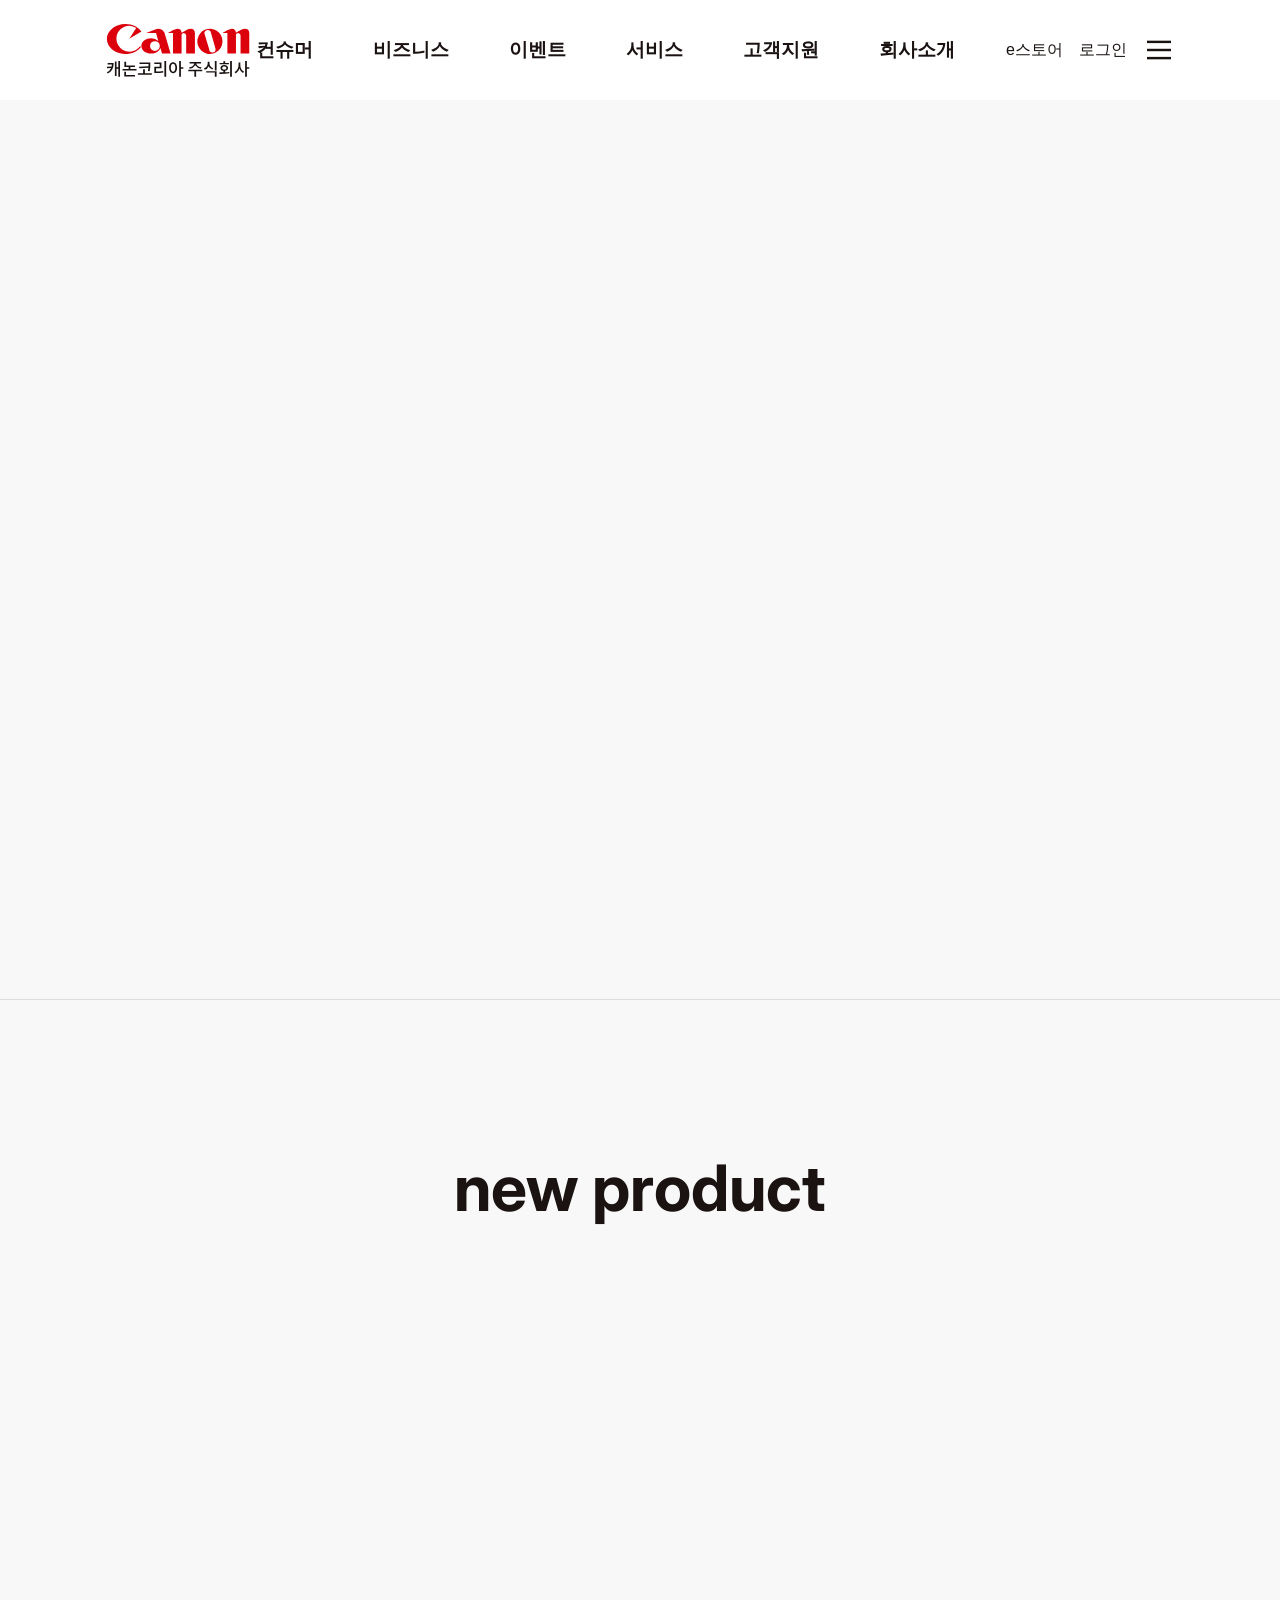
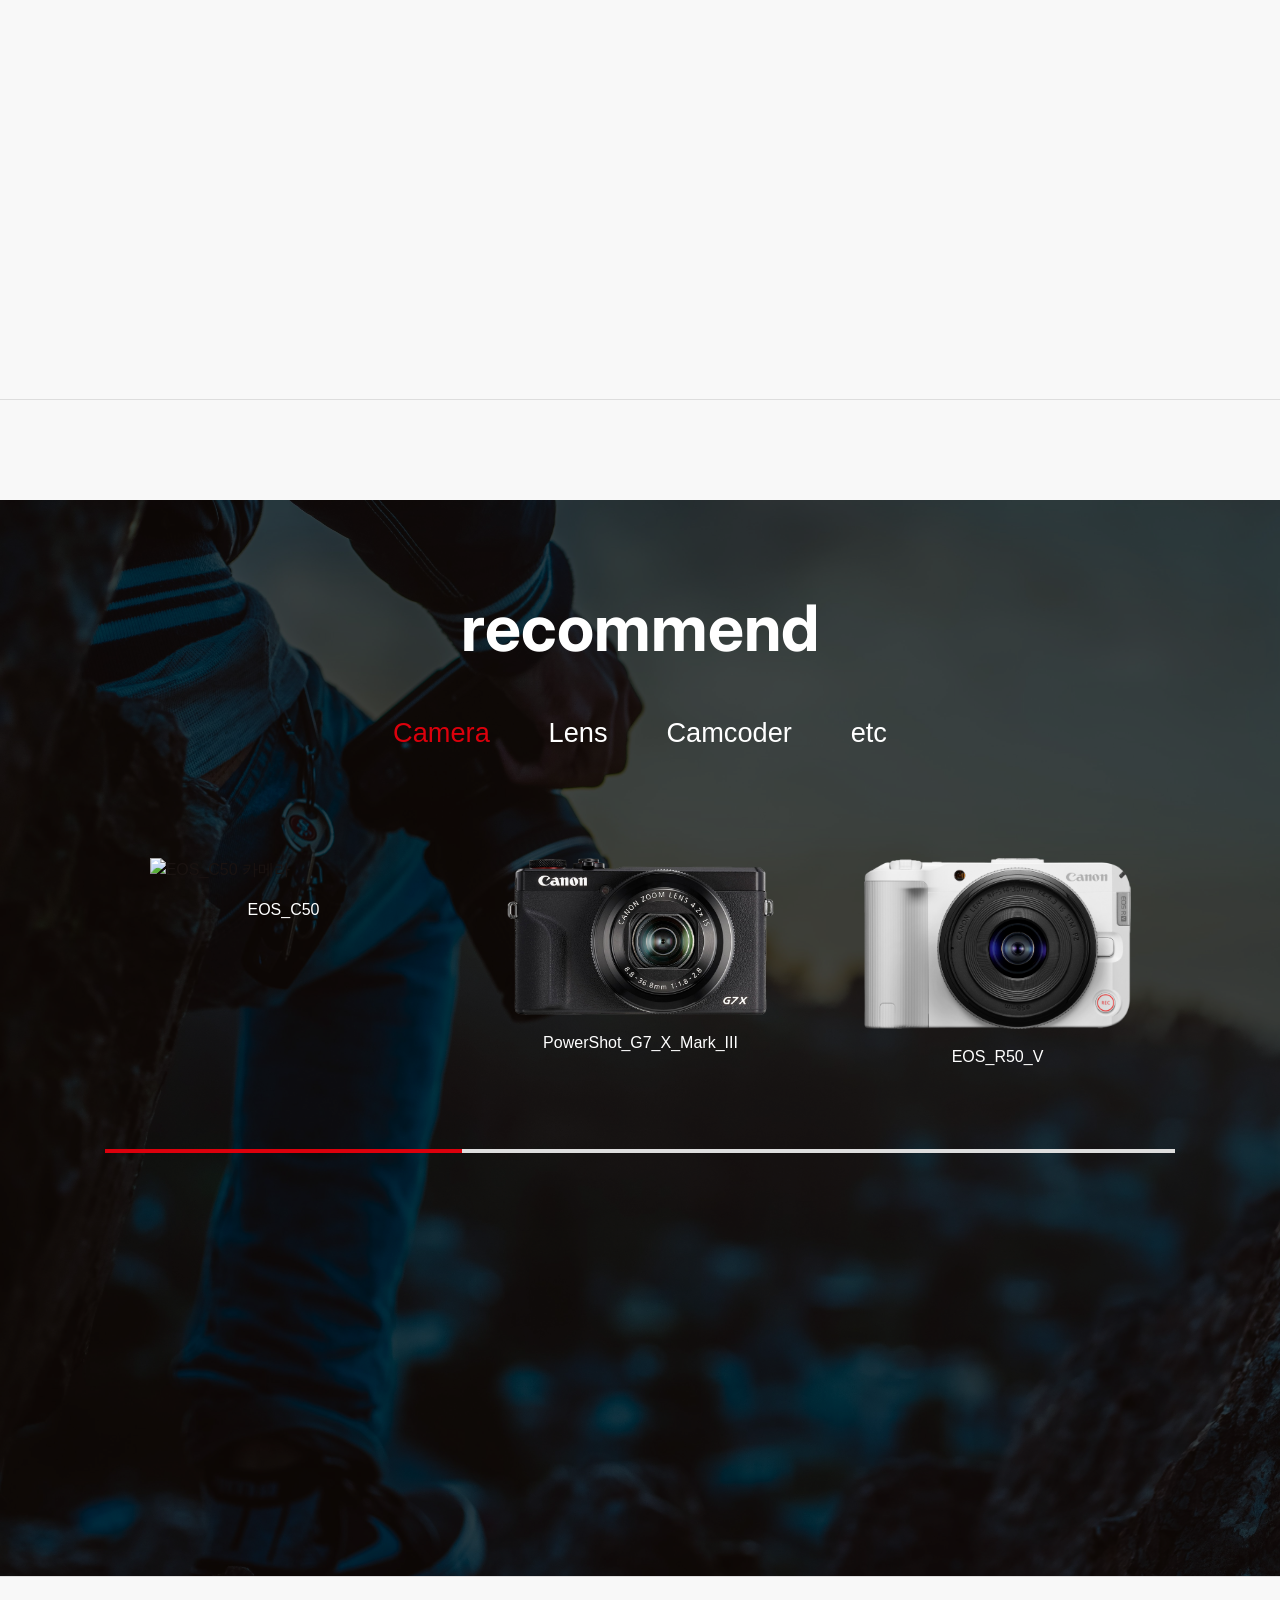
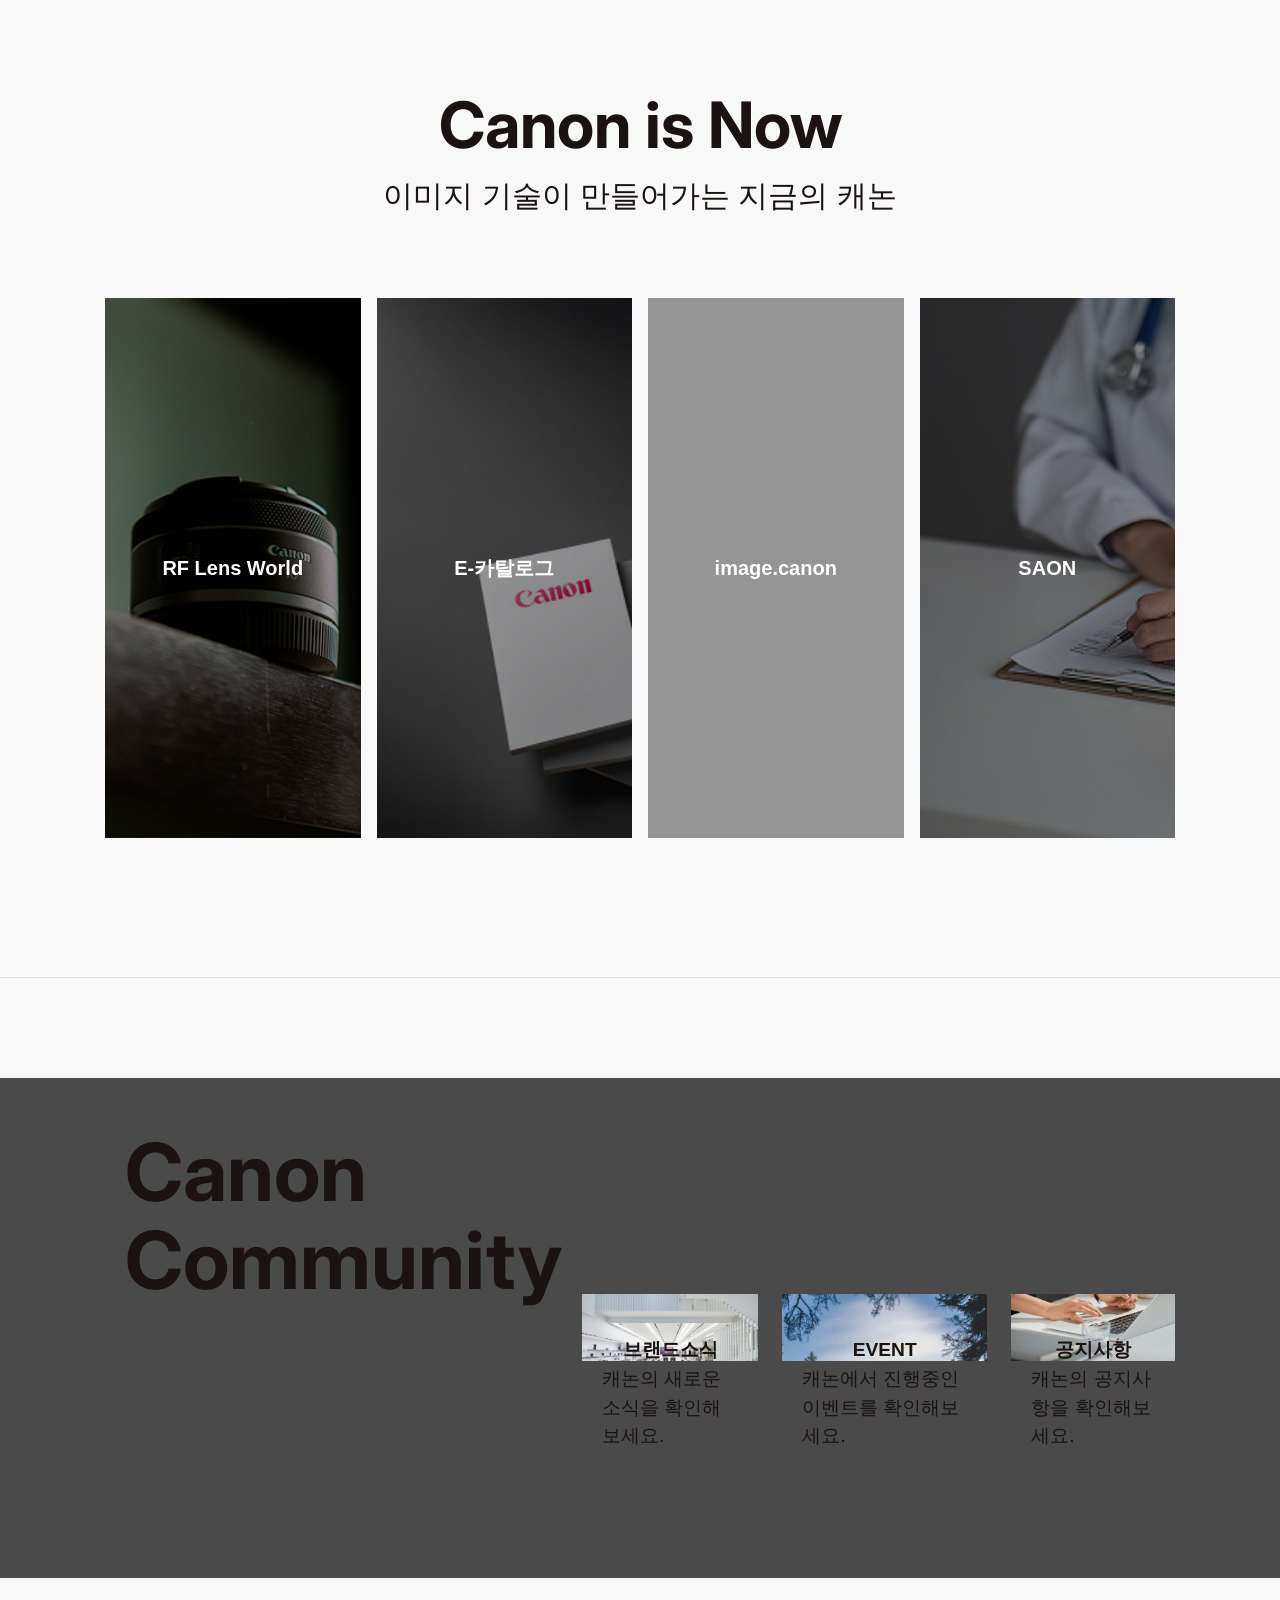
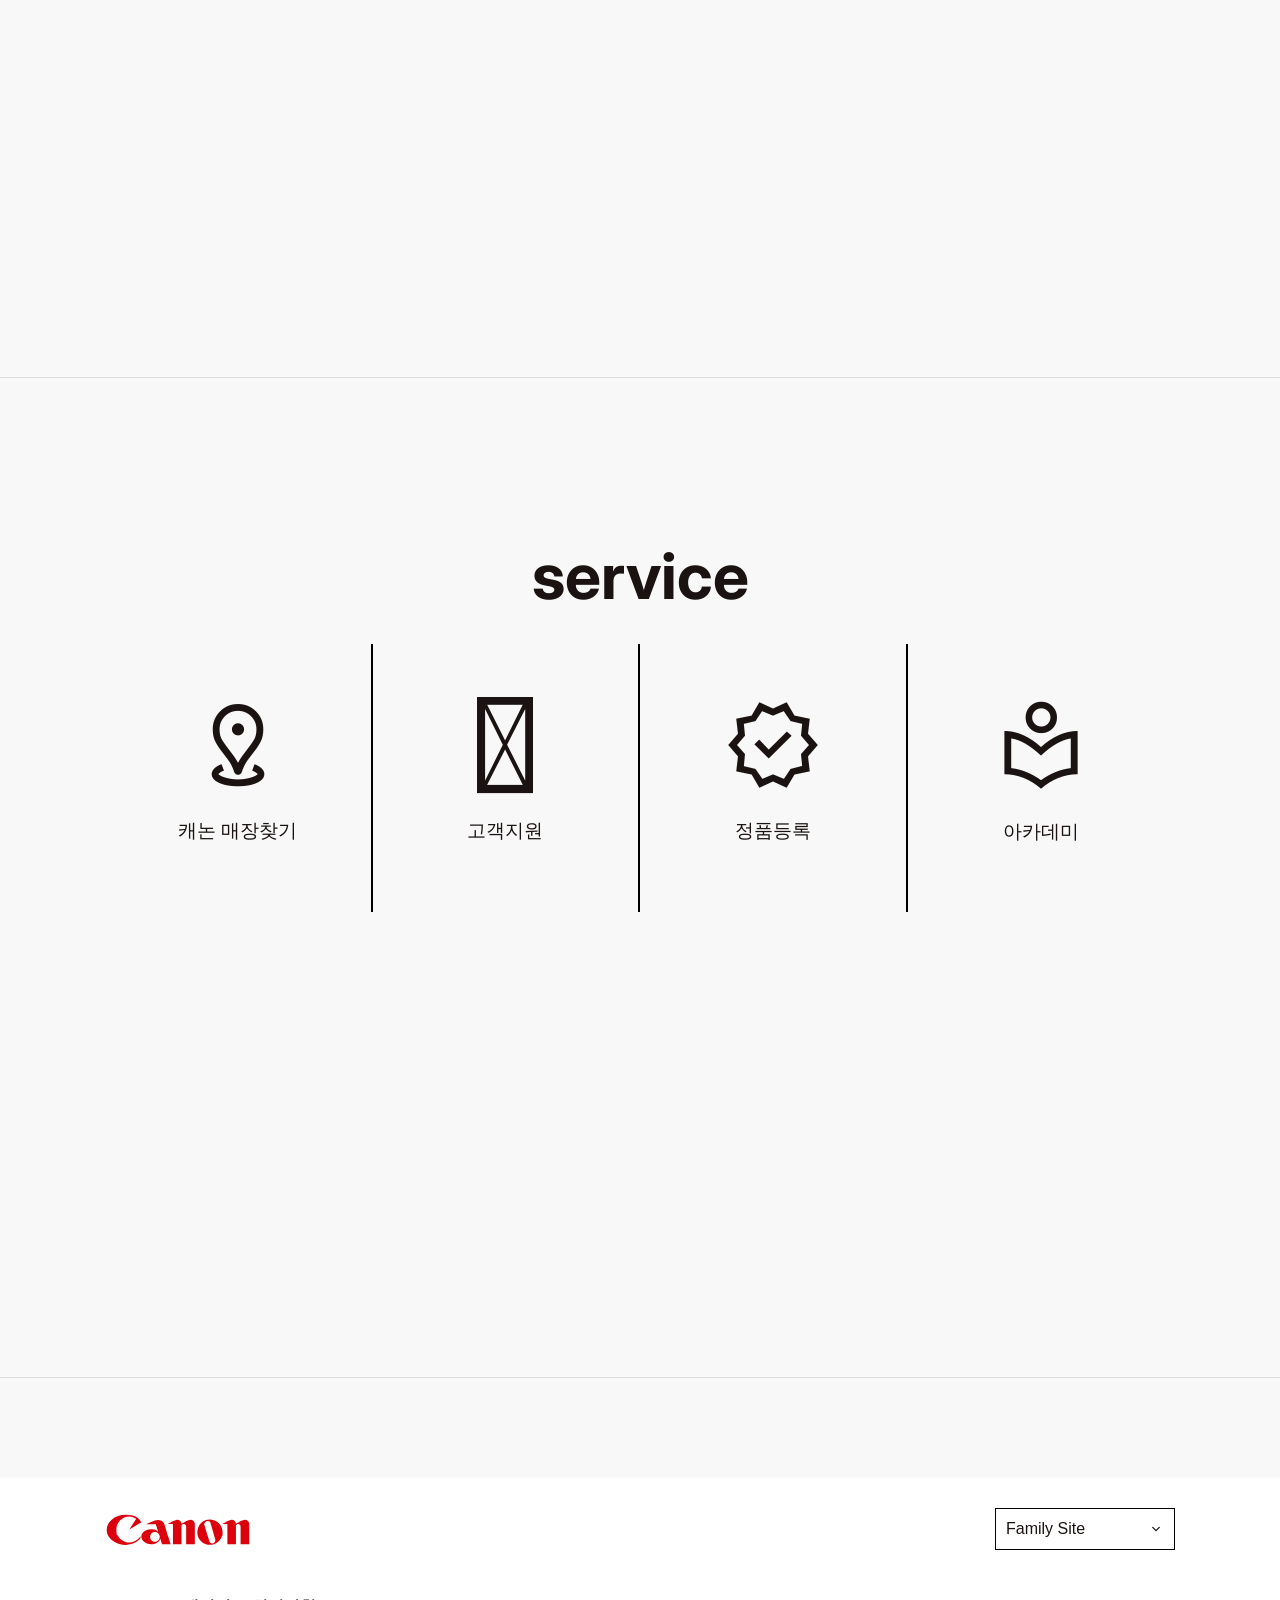
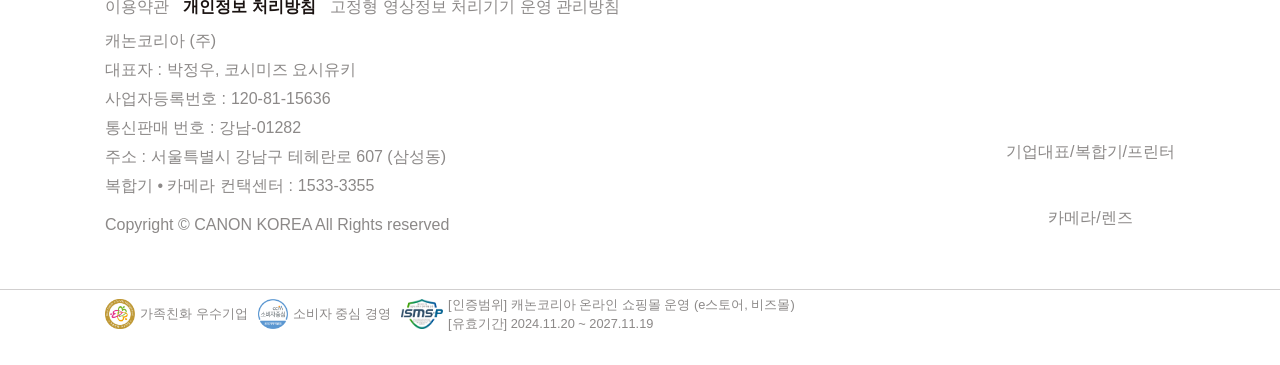
==== index.html @ a459387e "3/27일까지" ====
<!DOCTYPE html>
<html lang="ko">

<head>
  <meta charset="UTF-8">
  <meta name="viewport" content="width=device-width, initial-scale=1.0">
  <title>캐논코리아</title>
  <link rel="preconnect" href="https://fonts.googleapis.com">
  <link rel="preconnect" href="https://fonts.gstatic.com" crossorigin>
  <link rel="stylesheet" href="css/slick.css">
  <link rel="stylesheet" href="css/common.css">
  <link rel="stylesheet" href="css/common_rwd.css">
  <link rel="stylesheet" href="css/main.css">
  <link rel="stylesheet" href="css/main_rwd.css">
  <script src="https://ajax.googleapis.com/ajax/libs/jquery/3.7.1/jquery.min.js"></script>
  <script src="js/jquery-ui.min.js"></script>
  <script src="js/lenis.min.js"></script>
  <script src="js/slick.min.js"></script>
  <script src="js/common.js"></script>
  <script src="js/main.js"></script>
</head>

<body>
  <!-- sementic tag(의미적인 /header, footer, nav, section(반드시 제목이 있어야 함), article) -->
  <header id="canon-hd">
    <div class="hd-container wrap">
      <h1 class="logo"><a href="index.html"><img src="images/logo.svg" alt="캐논로고"></a></h1>
      <nav id="canon-gnb">
        <ol class="canon-gnb">
          <li class="depth1">
            <a href="#">컨슈머</a>
            <div class="depth2-container wrap sub1">
              <ul class="depth2">
                <li>
                  <a href="#">컨슈머 제품</a>
                  <ul class="depth3">
                    <li><a href="#">렌즈교환카메라</a></li>
                    <li><a href="#">렌즈</a></li>
                    <li><a href="#">컴팩트 카메라</a></li>
                    <li><a href="#">브이로그 카메라</a></li>
                    <li><a href="#">잉크젯프린터</a></li>
                    <li><a href="#">미니 포토 프린터</a></li>
                    <li><a href="#">골프 거리측정기</a></li>
                    <li><a href="#">쌍안경</a></li>
                    <li><a href="#">프리젠터</a></li>
                    <li><a href="#">계산기</a></li>
                    <li><a href="#">웨어러블 카메라</a></li>
                    <li><a href="#">정부조달제품</a></li>
                    <li><a href="#">C Logue</a></li>
                    <li><a href="#">SDK</a></li>
                  </ul>
                </li>
                <li><a href="#">영상/방송 기기</a>
                  <ul class="depth3">
                    <li><a href="#">CINEMA EOS SYSTEM</a></li>
                    <li><a href="#">방송용 렌즈</a></li>
                    <li><a href="#">4K 디스플레이</a></li>
                    <li><a href="#">캠코더</a></li>
                    <li><a href="#">PTZ 리모트 카메라</a></li>
                    <li><a href="#">액세서리</a></li>
                  </ul>
                </li>
              </ul>
            </div>
          </li>
          <li class="depth1">
            <a href="#">비즈니스</a>
            <div class="depth2-container wrap sub2">
              <ul class="depth2">
                <li><a href="#">비즈니스 제품</a>
                  <ul class="depth3">
                    <li><a href="#">솔루션</a></li>
                    <li><a href="#">디지털인쇄기</a></li>
                    <li><a href="#">복합기</a></li>
                    <li><a href="#">대형프린터</a></li>
                    <li><a href="#">레이저프린터</a></li>
                    <li><a href="#">스캐너</a></li>
                    <li><a href="#">팩시밀리</a></li>
                    <li><a href="#">프로젝터</a></li>
                    <li><a href="#">네트워크 카메라</a></li>
                    <li><a href="#">의료기기</a></li>
                    <li><a href="#">웨어러블 카메라</a></li>
                    <li><a href="#">카드 프린터</a></li>
                    <li><a href="#">정부조달제품</a></li>
                  </ul>
                </li>
                <li><a href="#">영상/방송 기기</a>
                  <ul class="depth3">
                    <li><a href="#">CINEMA EOS SYSTEM</a></li>
                    <li><a href="#">방송용 렌즈</a></li>
                    <li><a href="#">4K 디스플레이</a></li>
                    <li><a href="#">캠코더</a></li>
                    <li><a href="#">PTZ 리모트 카메라</a></li>
                    <li><a href="#">액세서리</a></li>
                  </ul>
                </li>
                <li><a href="#">제품 구입/지원</a>
                  <ul class="depth3">
                    <li><a href="#">전시장 안내</a></li>
                    <li><a href="#">E-카탈로그</a></li>
                    <li><a href="#">구매 및 렌탈문의</a></li>
                    <li><a href="#">정품등록</a></li>
                  </ul>
                </li>
                <li>
                  <a href="#"><span class="gnb-line">비즈몰</span></a>
                </li>
                <li><a href="#"><span class="gnb-line">파트너웹</span></a></li>
              </ul>
            </div>
          </li>
          <li class="depth1">
            <a href="#">이벤트</a>
            <div class="depth2-container wrap sub3">
              <ul class="depth2">
                <li><a href="#"><span class="gnb-line">진행 중인 이벤트</span></a></li>
                <li><a href="#"><span class="gnb-line">종료된 이벤트</span></a></li>
                <li><a href="#"><span class="gnb-line">당첨자 발표</span></a></li>
              </ul>
            </div>
          </li>
          <li class="depth1">
            <a href="#">서비스</a>
            <div class="depth2-container wrap sub4">
              <ul class="depth2">
                <li><a href="#"><span class="gnb-line">매장 안내</span></a></li>
                <li><a href="#"><span class="gnb-line">정품등록</span></a></li>
                <li><a href="#"><span class="gnb-line">다운로드센터</span></a></li>
                <li><a href="#"><span class="gnb-line">프로 지원</span></a></li>
                <li><a href="#"><span class="gnb-line">아카데미</span></a></li>
                <li><a href="#"><span class="gnb-line">굿즈포토스토어</span></a></li>
                <li><a href="#">라운지</a>
                  <ul class="depth3">
                    <li><a href="#">캐논플렉스</a></li>
                    <li><a href="#">매거진</a></li>
                    <li><a href="#">캐논갤러리</a></li>
                    <li><a href="#">디지털갤러리</a></li>
                    <li><a href="#">RF Lens World</a></li>
                    <li><a href="#">크리에이티브 파크</a></li>
                    <li><a href="#">Easy-Photo Print Editor</a></li>
                    <li><a href="#">Poster Artist Life</a></li>
                    <li><a href="#">모바일앱</a></li>
                    <li><a href="#">image.canon</a></li>
                    <li><a href="#">LUT Library</a></li>
                  </ul>
                </li>
              </ul>
            </div>
          </li>
          <li class="depth1">
            <a href="#">고객지원</a>
            <div class="depth2-container wrap sub5">
              <ul class="depth2">
                <li><a href="#"><span class="gnb-line">정품사용 캠페인</span></a></li>
                <li><a href="#"><span class="gnb-line">공지사항</span></a></li>
                <li><a href="#"><span class="gnb-line">FAQ</span></a></li>
                <li><a href="#"><span class="gnb-line">1:1문의</span></a></li>
              </ul>
            </div>
          </li>
          <li class="depth1">
            <a href="company.html">회사소개</a>
            <div class="depth2-container wrap sub6">
              <ul class="depth2">
                <li><a href="company.html">캐논코리아</a>
                  <ul class="depth3">
                    <li><a href="company.html">개요/비전</a></li>
                    <li><a href="#">CEO메시지</a></li>
                    <li><a href="#">CI/BI소개</a></li>
                    <li><a href="#">기업연혁</a></li>
                    <li><a href="#">사업장 소개</a></li>
                  </ul>
                </li>
                <li><a href="#">경영정보</a>
                  <ul class="depth3">
                    <li><a href="#">경영현황</a></li>
                    <li><a href="#">결산보고</a></li>
                  </ul>
                </li>
                <li><a href="#">윤리경영</a>
                  <ul class="depth3">
                    <li><a href="#">윤리 경영의 이해</a></li>
                    <li><a href="#">윤리 경영의 필요성</a></li>
                    <li><a href="#">윤리 강령</a></li>
                    <li><a href="#">행동 준칙</a></li>
                    <li><a href="#">부정부조리 제보</a></li>
                    <li><a href="#">Compliance Hotline</a></li>
                  </ul>
                </li>
                <li><a href="#">지속가능경영</a>
                  <ul class="depth3">
                    <li><a href="#">친환경기업</a></li>
                    <li><a href="#">사회공헌</a></li>
                    <li><a href="#">공정거래 자율준수 프로그램</a></li>
                    <li><a href="#">서플라이어 행동규범</a></li>
                    <li><a href="#">소비자중심경영</a></li>
                  </ul>
                </li>
                <li><a href="#"><span class="gnb-line">브랜드 소식</span></a></li>
                <li><a href="#"><span class="gnb-line">정품사용 캠페인</span></a></li>
              </ul>
            </div>
          </li>
        </ol>
      </nav>
      <nav class="login clearfix">
        <div class="login-wrap">
          <a href="#">e스토어</a>
          <button class="search-btn"><span class="blind">검색</span></button>
          <button class="login-btn">로그인</button>
          <button class="sitemap-btn"><span class="blind">사이트맵</button>
        </div>
      </nav>

    </div>
  </header>

  <div id="canon-main">
    <section class="main-section main-section-hero">
      <div class="hero-wrap">
        <h2 class="blind">비주얼 영역</h2>
        <div class="main-container hero-container">
          <video src="images/canon_video.mp4" autoplay loop muted playsinline class="hero-video"></video>
        </div>
      </div>
    </section>

    <section class="main-section main-section-new">
      <div class="new-wrap">
        <h2>new product</h2>
        <div class="main-container new-container">

        </div>
      </div>
    </section>

    <section class="main-section main-section-recommend">
      <div class="recommend-wrap wrap">
        <h2>recommend</h2>
        <div class="main-container recommend-container">
          <div class="btn-list">
            <button class="recommend-button camera active">Camera</button>
            <button class="recommend-button lens">Lens</button>
            <button class="recommend-button camcoder">Camcoder</button>
            <button class="recommend-button etc">etc</button>
          </div>
          <div class="recommend-item">
            <div><a href="#" class="item-link"><img src="images/EOS_R50_V.png" alt="EOS_R50_V 카메라"><span>EOS_R50_V</span></a></div>
            <div><a href="#" class="item-link"><img src="images/EOS_C50.png" alt="EOS_C50 카메라"><span>EOS_C50</span></a></div>
            <div><a href="#" class="item-link"><img src="images/PowerShot_G7_X_Mark_III.png"
                alt="PowerShot_G7_X_Mark_III 카메라"><span>PowerShot_G7_X_Mark_III</span></a></div>
            <div><a href="#" class="item-link"><img src="images/EOS_R50_V.png" alt="EOS_R50_V 카메라"><span>EOS_R50_V</span></a></div>
            <div><a href="#" class="item-link"><img src="images/EOS_C50.png" alt="EOS_C50 카메라"><span>EOS_C50</span></a></div>
            <div><a href="#" class="item-link"><img src="images/PowerShot_G7_X_Mark_III.png"
                alt="PowerShot_G7_X_Mark_III 카메라"><span>PowerShot_G7_X_Mark_III</span></a></div>
          </div>
          <div class="progress-bar">
            <div class="progress"></div>
          </div>
        </div>
      </div>
    </section>

    <section class="main-section main-section-etc">
      <div class="wrap etc-wrap">
        <div class="title">
          <h2>Canon is Now</h2>
          <h3>이미지 기술이 만들어가는 지금의 캐논</h3>
        </div>
        <div class="main-container etc-container">
          <div class="etc-item item1">
            <a href="#" class="item rf">
              <ul>RF Lens World
                <li class="text">캐논의 RF렌즈와 R시리즈 바디에 대한 다양한 정보를 알아보세요.</li>
              </ul>
              <div class="view"><span>view more</span></div>
            </a>
          </div>
          <div class="etc-item item2">
            <a href="#" class="item catalog">
              <ul>E-카탈로그
                <li class="text">캐논의 다양한 제품을 더 자세히 알아보려면 온라인 제품 안내서를 다운 받아보세요.</li>
              </ul>
              <div class="view"><span>view more</span></div>
            </a>
          </div>
          <div class="etc-item item3">
            <a href="#" class="item image">
              <ul>image.canon
                <li class="text">더욱 즐겁고 편리한 사진 촬영 환경을 경험해보세요.</li>
              </ul>
              <div class="view"><span>view more</span></div>
            </a>
          </div>
          <div class="etc-item item4">
            <a href="#" class="item saon">
              <ul>SAON
                <li class="text">캐논의 의료 토탈 솔루션 브랜드</li>
              </ul>
              <div class="view"><span>view more</span></div>
            </a>
          </div>
        </div>
      </div>
    </section>

    <section class="main-section main-section-community">
      <div class="community-wrap wrap">
        <h2>Canon Community</h2>
        <div class="main-container community-container">
          <div class="community">
            <dl class="com-list brand">
              <div class="com-title">
                <a href="#" class="com-btn">
                  <dt>브랜드소식</dt>
                  <dd>캐논의 새로운 소식을 확인해보세요.</dd>
                </a>
              </div>
            </dl>
            <dl class="com-list event">
              <div class="com-title">
                <a href="#" class="com-btn">
                  <dt>EVENT</dt>
                  <dd>캐논에서 진행중인 이벤트를 확인해보세요.</dd>
                </a>
              </div>
            </dl>
            <dl class="com-list notice">
              <div class="com-title">
                <a href="#" class="com-btn">
                  <dt>공지사항</dt>
                  <dd>캐논의 공지사항을 확인해보세요.</dd>
                </a>
              </div>
            </dl>
          </div>
        </div>
      </div>
    </section>

    <section class="main-section main-section-service">
      <div class="wrap service-wrap">
        <h2>service</h2>
        <div class="main-container service-container">
          <ul class="service-list">
            <li class="service-item search">
              <a href="#">
                <ul>캐논 매장찾기
                  <li class="service-contents">전국에 있는 캐논 매장을 찾아보세요.</li>
                </ul>
              </a>
            </li>
            <li class="service-item support">
              <a href="">
                <ul>고객지원
                  <li class="service-contents">궁금한 점과 불편한 부분을 해결해보세요.</li>
                </ul>
              </a>
            </li>
            <li class="service-item registration">
              <a href="">
                <ul>정품등록
                  <li class="service-contents">캐논 제품의 정품인증을 빠르게 해보세요.</li>
                </ul>
              </a>
            </li>
            <li class="service-item academy">
              <a href="">
                <ul>아카데미
                  <li class="service-contents">사진에 대해 더 체계적으로 배워보세요.</li>
                </ul>
              </a>
            </li>
          </ul>
        </div>
      </div>
    </section>
  </div> <!-- main -->

  <footer id="canon-ft">
    <div class="ft-container wrap">
      <h1 class="blind">회사정보</h1>
      <h2 class="ft-logo"><img src="images/ft_logo.svg" alt="캐논로고"></h2>
      <div class="policy-wrap">
        <div class="policy">
          <a href="#">이용약관</a>
          <a href="#" class="wh">개인정보 처리방침</a>
          <a href="#">고정형 영상정보 처리기기 운영 관리방침</a>
        </div>
        <dl class="ft-info">
          <div>캐논코리아 (주)</div>
          <div>
            <dt>대표자</dt>
            <dd>박정우, 코시미즈 요시유키</dd>
          </div>
          <div>
            <dt>사업자등록번호</dt>
            <dd>120-81-15636</dd>
          </div>
          <div>
            <dt>통신판매 번호</dt>
            <dd>강남-01282</dd>
          </div>
          <div>
            <dt>주소</dt>
            <dd>서울특별시 강남구 테헤란로 607 (삼성동) </dd>
          </div>
          <div>
            <dt>복합기 • 카메라 컨택센터</dt>
            <dd>1533-3355</dd>
          </div>
        </dl>
        <div class="copy">Copyright &copy; CANON KOREA All Rights reserved</div>
      </div>
      <div class="fs-wrap">
        <button class="fs-btn">Family Site</button>
        <div class="fs-site-wrap">
          <div class="fs-list">
            <button>Canon Global</button>
            <button>Lotte Group</button>
          </div>
        </div>
      </div>
      <div class="sns-wrap">
        <div class="sns company-sns">
          <span>기업대표/복합기/프린터</span>
          <div class="icon">
            <a href="#"><span class="fa-brands fa-youtube"></span></a>
            <a href="#"><span class="fa-brands fa-facebook"></span></a>
            <a href="#"><span class="fa-brands fa-instagram"></span></a>
          </div>
        </div>
        <div class="sns camera-sns">
          <span>카메라/렌즈</span>
          <div class="icon">
            <a href="#"><span class="fa-brands fa-youtube"></span></a>
            <a href="#"><span class="fa-brands fa-instagram"></span></a>
            <a href="#"><span class="fa-brands fa-facebook"></span></a>
            <a href="#"><span class="fa-brands fa-x-twitter"></span></a>
            <a href="#"><span class="fa-brands fa-tiktok"></span></a>
          </div>
        </div>
      </div>
      <div class="line"><span class="blind">선</span></div>
      <div class="public">
        <div><img src="images/family_public.png" alt="공식인증"><span>가족친화 우수기업</span></div>
        <div><img src="images/custom_public.png" alt="공식인증"><span>소비자 중심 경영</span></div>
        <div><img src="images/isms_img.png" alt="공식인증">
          <span>
            [인증범위] 캐논코리아 온라인 쇼핑몰 운영 (e스토어, 비즈몰)<br>
            [유효기간] 2024.11.20 ~ 2027.11.19
          </span>
        </div>
      </div>
    </div>
  </footer>
  <div class="mo-gnb-sitemap wh">
    <div class="mo-gnb-top">
      <button class="mo-login-btn"><span>로그인</span></button>
      <button class="btn-close"><span class="blind">닫기</span></button>
    </div>
    <nav id="canon-mo-gnb">
      <ol class="canon-mo-gnb">
        <li class="mo-depth1">
          <a href="#">컨슈머</a>
          <div class="mo-depth2-wrap">
            <ul class="mo-depth2">
              <li><a href="#">컨슈머 제품</a>
                <ul class="mo-depth3">
                  <li><a href="#">렌즈교환카메라</a></li>
                  <li><a href="#">렌즈</a></li>
                  <li><a href="#">컴팩트 카메라</a></li>
                  <li><a href="#">브이로그 카메라</a></li>
                  <li><a href="#">잉크젯프린터</a></li>
                  <li><a href="#">미니 포토 프린터</a></li>
                  <li><a href="#">골프 거리측정기</a></li>
                  <li><a href="#">쌍안경</a></li>
                  <li><a href="#">프리젠터</a></li>
                  <li><a href="#">계산기</a></li>
                  <li><a href="#">웨어러블 카메라</a></li>
                  <li><a href="#">정부조달제품</a></li>
                  <li><a href="#">C Logue</a></li>
                  <li><a href="#">SDK</a></li>
                </ul>
              </li>
              <li><a href="#">영상/방송 기기</a>
                <ul class="mo-depth3">
                  <li><a href="#">CINEMA EOS SYSTEM</a></li>
                  <li><a href="#">방송용 렌즈</a></li>
                  <li><a href="#">4K 디스플레이</a></li>
                  <li><a href="#">캠코더</a></li>
                  <li><a href="#">PTZ 리모트 카메라</a></li>
                  <li><a href="#">액세서리</a></li>
                </ul>
              </li>
            </ul>
            <div class="mo-depth_img">
              <div class="img img1">
                <span class="blind">이미지</span>
              </div>
              <span class="img-label">EOS R6 Mark III</span>
            </div>
          </div>
        </li>
        <li class="mo-depth1">
          <a href="#">비즈니스</a>
          <div class="mo-depth2-wrap">
            <ul class="mo-depth2">
              <li><a href="#">비즈니스 제품</a>
                <ul class="mo-depth3">
                  <li><a href="#">솔루션</a></li>
                  <li><a href="#">디지털인쇄기</a></li>
                  <li><a href="#">복합기</a></li>
                  <li><a href="#">대형프린터</a></li>
                  <li><a href="#">레이저프린터</a></li>
                  <li><a href="#">스캐너</a></li>
                  <li><a href="#">팩시밀리</a></li>
                  <li><a href="#">프로젝터</a></li>
                  <li><a href="#">네트워크 카메라</a></li>
                  <li><a href="#">의료기기</a></li>
                  <li><a href="#">웨어러블 카메라</a></li>
                  <li><a href="#">카드 프린터</a></li>
                  <li><a href="#">정부조달제품</a></li>
                </ul>
              </li>
              <li><a href="#">영상/방송 기기</a>
                <ul class="mo-depth3">
                  <li><a href="#">CINEMA EOS SYSTEM</a></li>
                  <li><a href="#">방송용 렌즈</a></li>
                  <li><a href="#">4K 디스플레이</a></li>
                  <li><a href="#">캠코더</a></li>
                  <li><a href="#">PTZ 리모트 카메라</a></li>
                  <li><a href="#">액세서리</a></li>
                </ul>
              </li>
              <li><a href="#">제품 구입/지원</a>
                <ul class="mo-depth3">
                  <li><a href="#">전시장 안내</a></li>
                  <li><a href="#">E-카탈로그</a></li>
                  <li><a href="#">구매 및 렌탈문의</a></li>
                  <li><a href="#">정품등록</a></li>
                </ul>
              </li>
              <li><a href="#">비즈몰</a></li>
              <li><a href="#">파트너웹</a></li>
            </ul>
            <div class="mo-depth_img">
              <div class="img img2">
                <span class="blind">이미지</span>
              </div>
              <span class="img-label">CN5x11 IAS T/P1</span>
            </div>
          </div>
        </li>
        <li class="mo-depth1">
          <a href="#">이벤트</a>
          <div class="mo-depth2-wrap">
            <ul class="mo-depth2">
              <li><a href="#">진행 중인 이벤트</a></li>
              <li><a href="#">종료된 이벤트</a></li>
              <li><a href="#">당첨자 발표</a></li>
            </ul>
          </div>
        </li>
        <li class="mo-depth1">
          <a href="#">서비스</a>
          <div class="mo-depth2-wrap">
            <ul class="mo-depth2">
              <li><a href="#">매장 안내</a></li>
              <li><a href="#">정품등록</a></li>
              <li><a href="#">다운로드센터</a></li>
              <li><a href="#">프로 지원</a></li>
              <li><a href="#">아카데미</a></li>
              <li><a href="#">굿즈포토스토어</a></li>
              <li><a href="#">라운지</a>
                <ul class="mo-depth3">
                  <li><a href="#">캐논플렉스</a></li>
                  <li><a href="#">매거진</a></li>
                  <li><a href="#">캐논갤러리</a></li>
                  <li><a href="#">디지털갤러리</a></li>
                  <li><a href="#">RF Lens World</a></li>
                  <li><a href="#">크리에이티브 파크</a></li>
                  <li><a href="#">Easy-Photo Print Editor</a></li>
                  <li><a href="#">Poster Artist Life</a></li>
                  <li><a href="#">모바일앱</a></li>
                  <li><a href="#">image.canon</a></li>
                  <li><a href="#">LUT Library</a></li>
                </ul>
              </li>
            </ul>
          </div>
        </li>
        <li class="mo-depth1">
          <a href="#">고객지원</a>
          <div class="mo-depth2-wrap">
            <ul class="mo-depth2">
              <li>
                <a href="#">정품사용 캠페인</a>
              </li>
              <li>
                <a href="#">공지사항</a>
              </li>
              <li>
                <a href="#">FAQ</a>
              </li>
              <li>
                <a href="#">1:1문의</a>
              </li>
            </ul>
          </div>
        </li>
        <li class="mo-depth1">
          <a href="company.html">회사소개</a>
          <div class="mo-depth2-wrap">
            <ul class="mo-depth2">
              <li><a href="company.html">캐논코리아</a>
                <ul class="mo-depth3">
                  <li><a href="company.html">개요/비전</a></li>
                  <li><a href="#">CEO메시지</a></li>
                  <li><a href="#">CI/BI소개</a></li>
                  <li><a href="#">기업연혁</a></li>
                  <li><a href="#">사업장 소개</a></li>
                </ul>
              </li>
              <li><a href="#">경영정보</a>
                <ul class="mo-depth3">
                  <li><a href="#">경영현황</a></li>
                  <li><a href="#">결산보고</a></li>
                </ul>
              </li>
              <li><a href="#">윤리경영</a>
                <ul class="mo-depth3">
                  <li><a href="#">윤리 경영의 이해</a></li>
                  <li><a href="#">윤리 경영의 필요성</a></li>
                  <li><a href="#">윤리 강령</a></li>
                  <li><a href="#">행동 준칙</a></li>
                  <li><a href="#">부정부조리 제보</a></li>
                  <li><a href="#">Compliance Hotline</a></li>
                </ul>
              </li>
              <li><a href="#">지속가능경영</a>
                <ul class="mo-depth3">
                  <li><a href="#">친환경기업</a></li>
                  <li><a href="#">사회공헌</a></li>
                  <li><a href="#">공정거래 자율준수 프로그램</a></li>
                  <li><a href="#">서플라이어 행동규범</a></li>
                  <li><a href="#">소비자중심경영</a></li>
                </ul>
              </li>
              <li><a href="#">브랜드 소식</a></li>
              <li><a href="#">정품사용 캠페인</a></li>
            </ul>
          </div>
        </li>
      </ol>
    </nav>
  </div>
</body>

</html>
---- css/common.css ----
@charset 'utf-8';
@import url('webfonts.css');

/* 리셋 */
:root {
  --primary-font: 'Roboto', 'Pretendard Variable', sans-serif;
  --secondary-font: 'Inter', sans-serif;
  --serif-font: 'Nanum Myeongjo', serif;
  --primary-color: #1A1311;
  --point-color: #dc000c;
  --google-icon: 'Material Symbols Outlined';
  --spacing-s: 24px;
  --spacing-m: 40px;
  --spacing-l: 100px;
  --speed: 0.3s;
}

* {
  padding: 0;
  margin: 0;
  box-sizing: border-box;
}

*::before,
*:after {
  box-sizing: border-box;
}

html {
}

body {
  /* 배경색, 글자(색생, 글꼴, 사이즈, 줄간격) */
  font-size: 16px;
  font-family: var(--primary-font);
  color: #1A1311;
  line-height: 1.5;
  background-color: #f8f8f8;
}

body.fixed {
  /* 문서를 덮는 모달창이 등장했을 때 아래쪽 문서의 내용이 스크롤 되면 안 됨 */
  overflow: hidden;
  position: fixed;
}

ul,
ol {
  list-style-type: none;
}

a {
  color: #1A1311;
  text-decoration: none;
}

img,
video,
iframe {
  vertical-align: middle;
}

table {
  width: 100%;
  border-collapse: collapse;
  /* 테이블 내 보더가 이중으로 생기는 것을 막음 */
}

input,
select,
textarea,
button {
  border: 0;
  font-size: 1em;
  background-color: transparent;
  font-family: var(--primary-font);
  color: #1A1311;
}

button {
  cursor: pointer;
}

/* 공용클래스 */
.wrap {
  max-width: 1900px;
  /* pc 때문에 넣어놓은 것*/
  padding: 0 6px;
  margin: 0 auto;
}

.blind {
  position: absolute;
  left: -9999em;
}

.clearfix:after {
  /* 
  1. 가로 나열을 float을 이용해 하는 경우 부모의 높이가 '0' 
  :after를 생성해서 끄트머리에 배치
  */
  content: '';
  display: block;
  clear: both;
  /* 양 쪽 다 비우라는 문법(아무것도 없는 빈줄에 생성하라는 의미) */
  /* 
  2. float으로 가로 나열한 자식을 가지고 있는 부모 영역에 overflow:auto를 설계하면 높이 문제를 해결(일부 IE는 안됨)
  clearfix 필요 없음
  */
}

.google-icon {
  font-family: var(--google-icon);
}

.wh,
.wh a {
  color: #fff;
}

.bk,
.bk a {
  color: #000;
}

.point,
.point a {
  color: var(--point-color);
}

/* 헤더 */
#canon-hd {
  position: fixed;
  left: 0;
  top: 0;
  z-index: 9999;
  width: 100%;
  background-color: #fff;
}

.hd-container {
  display: flex;
  justify-content: space-between;
  align-items: center;
  padding-top: 0.5em;
  padding-bottom: 0.5em;
}

.logo {
  /* max-width: 25%; */
}

.logo a {}

.logo img {
  width: 100%;
}

#canon-gnb {
  display: none;
}

.canon-gnb {
  /* position: relative; */
  display: flex;
}

#canon-gnb:before {
  content: '';
  position: absolute;
  left: 0;
  top: 100px;
  width: 100%;
  height: 0;
  overflow: hidden;
  background-color: #f00;
  /* transition: 0.3s; */
}

#canon-gnb.sub-on:before {
  height: 400px;
  background-color: #fff;
}

.depth1>a {
  display: flex;
  align-items: center;
  height: 100px;
  padding: 0 30px;
  font-size: 1.2em;
  font-weight: 600;
  transition: var(--speed);
}

.depth2-container {
  display: none;
  position: absolute;
  left: 0;
  top: 99%;
  width: 100%;
  background-color: #fff;
}

.sub1 {}

.depth2-wrap {
}

.depth2 {
  display: flex;
  flex-direction: column;
  padding-top: 2em;
  padding-bottom: 4em;
}

.depth2>li {
  display: flex;
  padding-bottom: 20px;
}

.depth2>li>a {
  display: block;
  width: 150px;
  font-size: 1.2em;
  font-weight: 600;
}

.gnb-line:hover {
  color: var(--point-color);
  border-bottom: 2px solid var(--point-color);
}

.depth3 {
  display: flex;
  flex-wrap: wrap;
  gap: 1em;
  width: 80%;
}

.depth3 li {}

.depth3>li>a {
  opacity: 0.5;
  font-weight: 600;
}

.depth3 a:hover {
  color: var(--point-color);
  opacity: 1;
}


.show {
  display: block;
}

.login {}

.login-wrap {
  display: flex;
  gap: 0.5em;
}

.login-wrap a {
  display: flex;
  align-items: center;
}



.search-btn {
  display: block;
}

.search-btn:after {
  content: '\e8b6';
  font-family: var(--google-icon);
  font-size: 1.7em;
}

.login-btn {
  display: none;
}

.sitemap-btn::after {
  display: block;
  content: '\e3c7';
  font-size: 2em;
  font-family: var(--google-icon);
}



/* 푸터 */
#canon-ft {}

.ft-container {
  position: relative;
  padding-top: 1em;
  padding-bottom: 1em;
  font-size: 0.8em;
  color: rgba(26, 19, 17, 0.5);
  background-color: #fff;
}

.ft-logo {
  width: 100px;
}

.policy-wrap {
  display: flex;
  flex-direction: column;
  gap: 10px;
  padding: 2em 0;
}

.policy {
}

.policy a {
  padding-right: 10px;
  color: rgba(26, 19, 17, 0.5);
  word-break: keep-all;
}

.policy a:nth-child(2) {
  color: var(--primary-color);
  font-weight: 600;
}

.ft-info {}

.ft-info span {}

.ft-info div {
  display: flex;
  gap: 5px;
}

.ft-info dt {}

.ft-info dt:after {
  content: ' : ';
}

.ft-info dd {}

.copy {}

.fs-wrap {
  position: absolute;
  top: 20px;
  right: 6px;
}

.fs-btn {
  display: flex;
  justify-content: space-between;
  align-items: center;
  width: 120px;
  padding: 8px;
  color: var(--primary-color);
  border: 1px solid #000;
}

.fs-btn:after {
  content: '\e313';
  font-family: var(--google-icon);
}

.fs-site-wrap {
  display: none;
}

.fs-list {
  display: flex;
  flex-direction: column;
  flex-wrap: wrap;
  align-items: flex-start;
  background-color: #fff;
  border: 1px solid rgba(26, 19, 17, 0.3);
}

.fs-list>button {
  width: 100%;
  padding: 10px;
  text-align: start;
}

.fs-list>button:hover {
  background-color: var(--point-color);
  color: #fff;
}

.sns-wrap {
  display: flex;
  justify-content: flex-start;
  padding-bottom: 25px;
  gap: 2em;
}

.sns {
  text-align: center;
}

.company-sns {}

.camera-sns {}

.icon {
  display: flex;
  gap: 15px;
  justify-content: center;
  padding-top: 10px;
}

.icon a {
  /* padding-right: 10px; */
}

.icon span {
  transform: scale(1.6);
}
.line {
  position: absolute;
  left: 0;
  right: 0;
  bottom: 50px;
  border-bottom: 1px solid rgba(26, 19, 17, 0.2);
}
.public {
  display: flex;
  gap: 10px;
  padding-top: 10px;
}

.public div {
  display: flex;
  align-items: center;
  gap: 5px;
}

.public img {
  width: auto;
  height: 30px;
}

.public span {
  display: none;
}



/* 모바일 gnb, pc사이트맵 */
.mo-gnb-sitemap {
  /* display: none; */
  position: fixed;
  top: 0;
  right: -100%;
  width: 100%;
  height: 100%;
  z-index: 9999;
  opacity: 1;
  background: var(--primary-color) center center / cover no-repeat;
  transition: 0.3s;
}

.mo-gnb-sitemap.on {
  right: 0;
  opacity: 1;
}

.mo-gnb-top {
  display: flex;
  justify-content: space-between;
  /* padding-right: 24px; */
}

.mo-login-btn {
  display: block;
  padding-left: 24px;
  font-size: 1.3em;
  color: #fff;
}

.mo-login-btn span {
  padding-bottom: 3px;
  border-bottom: 2px solid #fff;
}

.btn-close {
  display: flex;
  justify-content: center;
  align-items: center;
  width: 80px;
  height: 80px;
  background-color: #dc000c;
  color: #fff;
}

.btn-close:before {
  content: '\e5cd';
  font-size: 2em;
  font-family: var(--google-icon);
}

#canon-mo-gnb {
  height: calc(100vh - 30px);
  padding: 24px;
  overflow: auto;
}

.canon-mo-gnb {}

.mo-depth1 {
  border-bottom: none;
}

.mo-depth1>a {
  /* 메인메뉴 */
  display: flex;
  justify-content: space-between;
  align-items: center;
  padding: 0 8px;
  border-bottom: 1px solid #b3b3b3;
  font-size: 1.5em;
  font-weight: 600;
  line-height: 3;
}

.mo-depth1>a:after {
  /* 화살표 */
  content: '\e313';
  font-family: var(--google-icon);
  transition: 0.3s;
}

/* .mo-depth1 > a:hover, .mo-depth1 > a:active {
  text-decoration: underline;
  } */
.mo-depth2-wrap {
  display: none;
  padding: 20px;
  background-color: rgba(0, 0, 0, 0.2);
  box-shadow: inset 0 0 10px rgba(0, 0, 0, 0.25);
}

.mo-depth2>li {
  padding: 0.3em 0;
}

.mo-depth2>li>a {
  display: block;
}

.mo-depth2>li>a:hover {
  color: var(--point-color);
  opacity: 1;
  transition: var(--speed);
}

/* .mo-depth2 > li:hover > a, .mo-depth2 > li:active > a {
  font-weight: 700;
  } */
  .mo-depth3 {
    display: none;
  }
  
  .depth3 a:hover {
    color: var(--point-color);
    opacity: 1;
    transition: var(--speed);
}

.mo-depth1.active>a:after {
  transform: scaleY(-1);
}

.mo-depth1.active .mo-depth2-wrap {
  display: block;
}

.mo-depth_img {
  display: none;
}
---- css/common_rwd.css ----
@charset 'utf-8';
/* 기본, 모바일 우선 */

/* 1. mo */
@media screen and (max-width: 767px) {
  .ft-logo {
    padding-top: 10px;
  }
}

/* 2. tb~ */
@media screen and (min-width: 768px) {
  body {
    font-size: 15px;
  }

  .wrap {
    padding: 0 25px;
  }

  .hd-container {
  }



  #canon-gnb {
    display: block;
  }

.logo img {
  width: 120%;
}

  .search-btn {
  display: none;
}

.login-btn {
  display: block;
}

 .ft-logo {
  width: 150px;
}
  .ft-container {
  padding-top: 2em;
  padding-bottom: 2em;
  font-size: 1em;
}
.ft-info div {
padding-bottom: 5px;
}
.fs-wrap {
  top: 30px;
  right: 15px;
}
.fs-btn {
  padding: 10px;
  width: 180px;
}

  .sns-wrap {
    position: absolute;
  right: 15px;
  bottom: 90px;
  flex-direction: column;
  justify-content: flex-end;
}

.public span {
  display: inline-block;
  font-size: 0.8em;
}
.public img {

  height: 30px;

}
.line {

  bottom: 75px;

}


.mo-gnb-sitemap {
  display: none;
  right: 0;
}

  .btn-close {
    font-size: 1.2em;
    font-weight: 700;
  }

  #canon-mo-gnb {
    display: flex;
    align-items: center;
    height: calc(100vh - 100px);
    font-size: 1.1em;
  }
  .canon-mo-gnb {
  width: 100%;
  }
  .mo-gnb-top {
  justify-content: flex-end;

}
.mo-login-btn {

  display: none;

}

.mo-depth1 {
  position: relative;
  padding: 1.5em 0;
  border-bottom: 1px solid #b3b3b3;

}

.mo-depth1:after { /* 애니메이션 라인 */
transform: scaleX(1);
}
  .mo-depth1 > a { /* 메인메뉴 */
    padding: 0;
    line-height: 1.6;
  border-bottom: none;

}


  .mo-depth1>a:after {
    /* 화살표 */
    /* display: none; */
    content: '';
  }

  .mo-depth2-wrap {
    display: block;
    padding: 0;
    background-color: transparent;
    box-shadow: none;
  }

  .mo-depth2 {
    display: flex;
    flex-wrap: wrap;
  }

  .mo-depth2>li {
    padding-right: 40px;
  }
  .mo-depth2>li>a {
    color: #fff;
    opacity: 0.8;
  }
  .mo-depth2>li>a:hover {
    color: var(--point-color);
    font-weight: 700;
    transition: 0.3s;
  }

}

/* 3. only tb */
@media screen and (min-width: 768px) and (max-width: 1279px) {
  .depth1>a {
    padding: 1em 10px;
    height: 70px;
  }
.depth_img {
display: none;
}
/* .depth2 li {
width: 20%;
}
.depth3 {
  display: flex;
  flex-wrap: wrap;
  position:relative;
  top: 0;
  left: 100%;
  width: 1000px;
  font-size: 1em;
}
.depth3 li {
  /* width: 50%; */
  /* padding: 0; */

}

/* 4. laptop 1280~ */
@media screen and (min-width: 1280px) {
  body {
    font-size: 16px;
  }

  .wrap {
    padding: 0 105px;
  }


.logo img {
  width: 150%;
}
.depth2-container {
  /* padding: 1em 105px 200px; */
  /* padding-bottom: 100px; */
}
/* .sub1 {padding-bottom: 450px;}
.sub2 {padding-bottom: 400px;}
.sub4 {padding-bottom: 300px;} */

.img {

  height: 250px;

}


  .login-wrap {
    display: flex;
    gap: 1em;
  }

  .join-btn {
    display: block;
  }
.policy-wrap {

  padding: 3em 0;

}

    .ft-container {
        padding-top: 2em;
  padding-bottom: 2em;
  font-size: 1em;
}
  .fs-wrap {
  top: 30px;
  right: 105px;
}
  .sns-wrap {

  right: 105px;

  bottom: 100px;

}
  .mo-gnb-sitemap {
    padding-left: 20%;
  }
  .mo-gnb-sitemap:before {
    position: absolute;
    left: 0;
    top: 0;
    width: 20%;
    height: 100%;
    background: url('../images/mo_bgc1.png') center center /cover no-repeat;
    content: '';
  }
#canon-mo-gnb {
  display: block;
padding: 50px 50px 150px ;

}
.mo-depth1 {
  display: flex;
  /* gap: 3em; */
}
.mo-depth1 > a {
  align-items:flex-start ;
  width: 160px;
  font-size: 1.8em;
}
.mo-depth2-container {
  width: 100%;
}
.mo-depth2 {
  gap: 1em;
}
  .mo-depth2>li {
    padding-right: 20px;
  }
  .mo-depth2>li>a {
    font-weight: 600;
    font-size: 1.1em;
    opacity: 1;
    padding-bottom: 10px;
  }
    .mo-depth3 {
      display: block;
      padding-bottom: 1em;
      opacity: 0.8;
    }
    .mo-depth3 a {
      line-height: 2em;
    }
    .mo-depth3 a:hover {
    color: var(--point-color);
    font-weight: 700;
    transition: 0.3s;
  }
}

/* 4.1 laptop 1600~ */
@media screen and (min-width: 1600px) {
    .mo-gnb-sitemap {
    padding-left: 30%;
  }
  .mo-gnb-sitemap:before {
    position: absolute;
    left: 0;
    top: 0;
    width: 30%;
    content: '';
  }
}
/* 5. laptop 1921~ */
@media screen and (min-width: 1921px) {

}
---- css/main.css ----
@charset 'utf-8';

/* 공용클래스 */
#canon-main {
  padding-top: 49px;
  /*모바일 헤더 높이*/
}

.main-section {
  min-height: 100vh;
  border-bottom: 1px solid #ddd;
  margin-bottom: 100px;
}

.main-section h2 {
  font-size: 40px;
    text-align: center;
    font-family: var(--secondary-font);
    color: var(--primary-color);
}

.main-container {}

/* 히어로 영역 */
.main-section-hero {}

.hero-wrap {}

.hero-container {
  position: relative;
  padding-top: 100%;
  /* 1:1 비율 박스 */
}

.hero-video {
  position: absolute;
  top: 0;
  left: 0;
  width: 100%;
  height: 100%;
  object-fit: cover;
  /* 빈 곳 없이 꽉꽉 채우게 하기(선택 아닌 필수)*/
  /* 
  절대로 짤려 나가지 말아야하면 contain
  fill = 억지로 화면에 맞추는 것
  */
  object-position: center top;
}

/* 신제품 영역 */
.main-section-new {
  padding: var(--spacing-m) 0;
}

.new-wrap {}

.new-container {}

/* 추천 영역 */
.main-section-recommend {
}

.recommend-wrap {
  background: rgba(0, 0, 0, 0.7) url("../images/visual_bgc2.jpg") center left / cover no-repeat;
  background-blend-mode: darken;
  
}

.recommend-wrap>h2 {
  color: #fff;
}


.recommend-wrap {
}

.recommend-container {
  height: 100vh;
  width: 100%;
}
  .btn-list {
    text-align: center;
  }

.recommend-button {
  color: #fff;
  margin: 2em 0;
  padding: 0.5em;
  font-size: 1.2em;
}
.recommend-button.active {
  color: var(--point-color);
}
.recommend-item { 

}
.recommend-item > div { 
  height: 100%;
}
.camera {}
.item-link {
  display: block;
}
 .item-link img {
  margin: auto;
  width: 75%;
  padding-bottom: 2em;
}
 .item-link span {
  display: block;
  color: #fff;
  text-align: center;
}

.progress-bar {
  width: 100%;
  height: 4px;
  background: #ddd;
}

.progress {
  width: 0%;
  height: 100%;
  background: var(--point-color);
  transition: width 0.1s ease;
}

/* 캐논 관련 서브 사이트 영역 */
.main-section-etc {}

.etc-wrap {
  height: 100vh;
}

.title {
  text-align: center;
  padding-bottom: 2em;
}
.title > h3 {
  font-weight: 500;
}

.etc-container {
  height: 100%;
}

.etc-item {
  height: 20%;
  text-align: center;
  transition: 0.5s;
}

.etc-item:hover .item {
  background-size: 120%;
  overflow: hidden;
}
.etc-item:hover .item > ul {
  /* border-bottom: 4px solid var(--point-color); */
  color: var(--point-color);
}

.item {
  position: relative;
  display: block;
  height: 100%;
  background-position: center center;
  background-repeat: no-repeat;
  background-size: 100%;
  transition: 0.5s;
}
.item:before {
  content: '';
  position: absolute;
  left: 0;
  top: 0;
  right: 0;
  bottom: 0;
  background-color: #000;
  opacity: 0.4;
}

.item ul {
  position: absolute;
  top: 50%;
  left: 50%;
  color: #fff;
  font-weight: 700;
  font-size: 2em;
  white-space: nowrap;
  transform: translate(-50%, -50%);
  transition: 0.2s;
}
.item ul li {
}

.text {
  position: absolute;
  left: 50%;
  display: none;
  margin: auto;
  text-align: center;
  width: 500px;
}
.text.active{
  display: block;
  transform: translateX(-50%);
}
.show {
  display: block;
  opacity: 1;
}
.view{
  display: none;
}
.view span{
  position: absolute;
  right: 20px;
  bottom: 20px;
  display: flex;
  gap: 5px;
  align-items: center;
  font-size: 1.2em;
  font-weight: 600;
  color: var(--point-color);
}
.view span:after{
  content: '\e315';
  padding-top: 5px;
  font-family: var(--google-icon);
}


.rf {background-image: url("../images/etc_rf.png");}

.catalog {background-image: url("../images/etc_catalog.png");}

.image {background-image: url("../images/etc_image.png");}

.saon {background-image: url("../images/etc_saon.png");}

/* 커뮤니티 영역 */
.main-section-community {}

.community-wrap {
  height: 100vh;
}
.community-wrap h2 {
  padding: 20px;
  text-align: center;
  line-height: 40px;
}


.community-container {
  height: 100%;
  padding-top: 1em;
}

.community {
  height: 100%;
  width: 100%;
}
.com-list {
  background-color: #fff;
  height: calc(100% / 3);
  background-position: top center;
  background-repeat: no-repeat;
  background-size: cover;
}
.brand {background-image: url("../images/brand_img1.jpg");}
.event {background-image: url("../images/event_img3.jpg");}
.notice {background-image: url("../images/support_img1.jpg"); background-position: bottom center;}
.com-title {
  height: 100%;
  /* display: flex;
  flex-direction: column;
  justify-content: center;
  margin: auto; */
}
.com-title:before {
  display: none;
  content: '\e98e';
  font-family: var(--google-icon);
  font-size: 50px;
  font-weight: 200;
  text-align: left;
  /* opacity: 0; */
}

.com-title li {}
.com-btn {
  display: flex;
  flex-direction: column;
  width: 100%;
  height: 100%;
  align-items: center;
  padding-top: 2em;
}
.com-btn dt {
  font-size: 2em;
  font-weight: 700;
}
.com-btn dd {
  font-size: 1.2em;
  font-weight: 500;
}

/* 서비스 영역 */
.main-section-service {
  padding-top: 50px;
}

.service-wrap {}
.service-wrap h2 { margin-bottom: 20px;}

.service-container {
}

.service-list {
  width: 100%;
}
.service-list div {
  
}
.service-item {
  position: relative;
  padding: 10px 0;
  border-bottom: 1px solid #000;
}

.service-item  a {
  display: block;
  transition: 0.3s;
}
.service-item a:hover {
  
}
.service-item a:after { /* 애니메이션 라인 */
  position: absolute;
  top: 92px;
  content: '';
  border-bottom: 2px solid var(--point-color);
  width: 0;
  transition: 0.3s;
}
.service-item:hover a:after {
  width: 100%;
}
.service-item a:hover ul {
  color: var(--point-color);
}
.service-item ul {
  display: flex;
  gap: 10px;
  flex-wrap: wrap;
  align-items: center;
  font-size: 1.2em;
  font-weight: 500;
  white-space: nowrap;
}
.service-item a ul:before { 
  font-size: 2.5em;
}
.search a ul:before { content: '\f6ea'; font-family: var(--google-icon);} 
.support a ul:before { content: '\f3ed'; font-family: var(--google-icon);} 
.registration a ul:before { content: '\ef76'; font-family: var(--google-icon);} 
.academy a ul:before { content: '\e54b'; font-family: var(--google-icon);} 

.service-contents {
  font-size: 0.8em;
  font-weight: normal;
  padding-top: 3px;
}
.search, .support, .registration {border-right:none;}
.support {}
.registration {}
.academy {}
---- css/main_rwd.css ----
@charset 'utf-8';
/* 기본, 모바일 우선 */

/* 1. mo */
@media screen and (max-width: 767px) {
  .etc-container {
    height: 100%;
    max-width: 480px;
    margin: 0 auto;
  }
}

/* 2. tb~ */
@media screen and (min-width: 768px) {
  .main-section h2 {

    font-size: 48px;

  }

  #canon-main {
    padding-top: 70px;
    /* 태블릿 헤더 높이 */
  }

  .hero-container {
    padding-top: 56.25%;
    /* 4:3 비율 박스 */
  }

  .hero-video {

    object-position: center center;

  }

  /* 제품영역 */

  .recommend-button {
    padding: 1.3em;
    font-size: 1.5em;
  }

  .item-link {
    padding-bottom: 5em;
  }


  /* etc영역 */
  .etc-container {
    display: flex;
    flex-wrap: wrap;
    height: 60%;
  }

  .etc-item {
    width: 50%;
    height: 50%;
    padding: 0 10px 20px;
    text-align: center;
    transition: 0.5s;
  }

  .etc-item:hover .item {
    background-size: 150%;
    overflow: hidden;
  }

  .item {

    background-size: 120%;

  }

  .service-list {
    display: flex;
    width: 100%;
  }

  .service-item {
    padding: 0;
    width: 25%;
    border-bottom: none;
  }

  .service-item a {
    position: relative;
    display: block;
    padding-top: 100%;
    transition: 0.5s;
  }

  .service-item a:hover {
    background-color: #ce000a;
  }

  .service-item a:after {
    /* 애니메이션 라인 */
    display: none;
  }

  .service-item a:hover ul {
    color: #fff;
  }

  .service-item ul {
    position: absolute;
    left: 50%;
    top: 50%;
    display: flex;
    gap: 0;
    align-items: center;
    font-size: 1.2em;
    transform: translate(-50%, -60%);
    white-space: nowrap;
    flex-direction: column;
  }

  .service-item a ul:before {
    font-size: 4em;
    height: 100px;
  }

  .service-contents {
    display: none;
  }

  .search,
  .support,
  .registration {
    border-right: 2px solid #000;
  }

}

/* 3. only tb */
@media screen and (min-width: 768px) and (max-width: 1279px) {

  .etc-container {
    max-width: 870px;
    margin: 0 auto;
  }

  .community-container {
    max-width: 800px;
    margin: auto;
  }
}

/* 4. laptop 1280~ */
@media screen and (min-width: 1280px) {
  .main-section h2 {
    font-size: 64px;
  }

  .main-section h3 {
    font-size: 30px;
  }

  #canon-main {
    padding-top: 100px;
    /* pc 헤더 높이 */
  }

  .hero-container {
    padding-top: 0;
    height: calc(100vh - 100px);
  }

  .hero-video {
    position: static;
    /* position 원래대로 돌려 놓음 */
  }


  /* 제품영역 */
  .recommend-wrap {
    padding-top: 5em;
  }



  .recommend-button {
    padding: 1em 1em 2em;
    margin: 0.5em 0 2em;
    font-weight: 500;
    font-size: 1.7em;
  }

  .item-link {
    padding-bottom: 5em;
  }

  .item-link img {
    margin: auto;
    width: 75%;
    padding-bottom: 1em;
  }

  .item-link span {
    display: block;
    color: #fff;
    text-align: center;
  }


  /* etc */
  .title {
    padding-bottom: 5em;
  }

  .etc-container {
    flex-wrap: nowrap;
    gap: 1em;
    width: 100%;
  }

  .etc-item {
    padding: 0;
    width: 0;
    height: 100%;
    text-align: center;
    transition: 0.5s;
  }

  .item1,
  .item2,
  .item3,
  .item4 {
    flex-grow: 1;
    transition: 0.7s;
  }

  .etc-item:hover .item {
    background-size: cover;
  }

  .etc-item:hover .item>ul {
    border-bottom: none;
    color: #fff;
    top: 45%;
  }

  .view span {

    right: 30px;

    bottom: 40px;

  }

  .item {
    background-size: cover;
  }

  .item>ul {
    /* display: none; */
    font-size: 20px;
  }

  .item:hover ul {
    width: 100%;
    font-size: 56px;
    border-bottom: none;
  }

  .text {
    font-size: 32px;
    font-weight: 500;
    white-space: wrap;
    word-break: keep-all;
  }

  .service-item a ul:before {
    font-size: 5em;
    height: inherit;

  }

  .community-wrap {
    display: flex;
    justify-content: space-between;
    height: 500px;
    background-color: rgba(0, 0, 0, 0.7);
  }

  .community-wrap>h2 {
    padding-top: 50px;
    font-size: 80px;
    text-align: left;
    width: 50%;
    line-height: 1.1;
  }

  .community {
    display: flex;
    gap: 1.5em;
    transform: translateY(100%);
    height: 200px;
  }

  .com-list {
    height: calc(100% / 3);
    background-color: #fff;
  }

  .com-title {
    display: flex;
    flex-direction: column;
    padding: 10px 20px;
  }

  .com-title:before {
    content: '\e98e';
    font-family: var(--google-icon);
    font-size: 50px;
    font-weight: 200;
    text-align: left;
  }

  .com-btn dt {
    font-size: 1.2em;
    font-weight: 600;
  }
}

/* 5. laptop 1921~ */
@media screen and (min-width: 1921px) {}


@keyframes product-page {
  from {
    transform: translateX(0);
  }

  to {
    transform: translateX(100);
  }
}
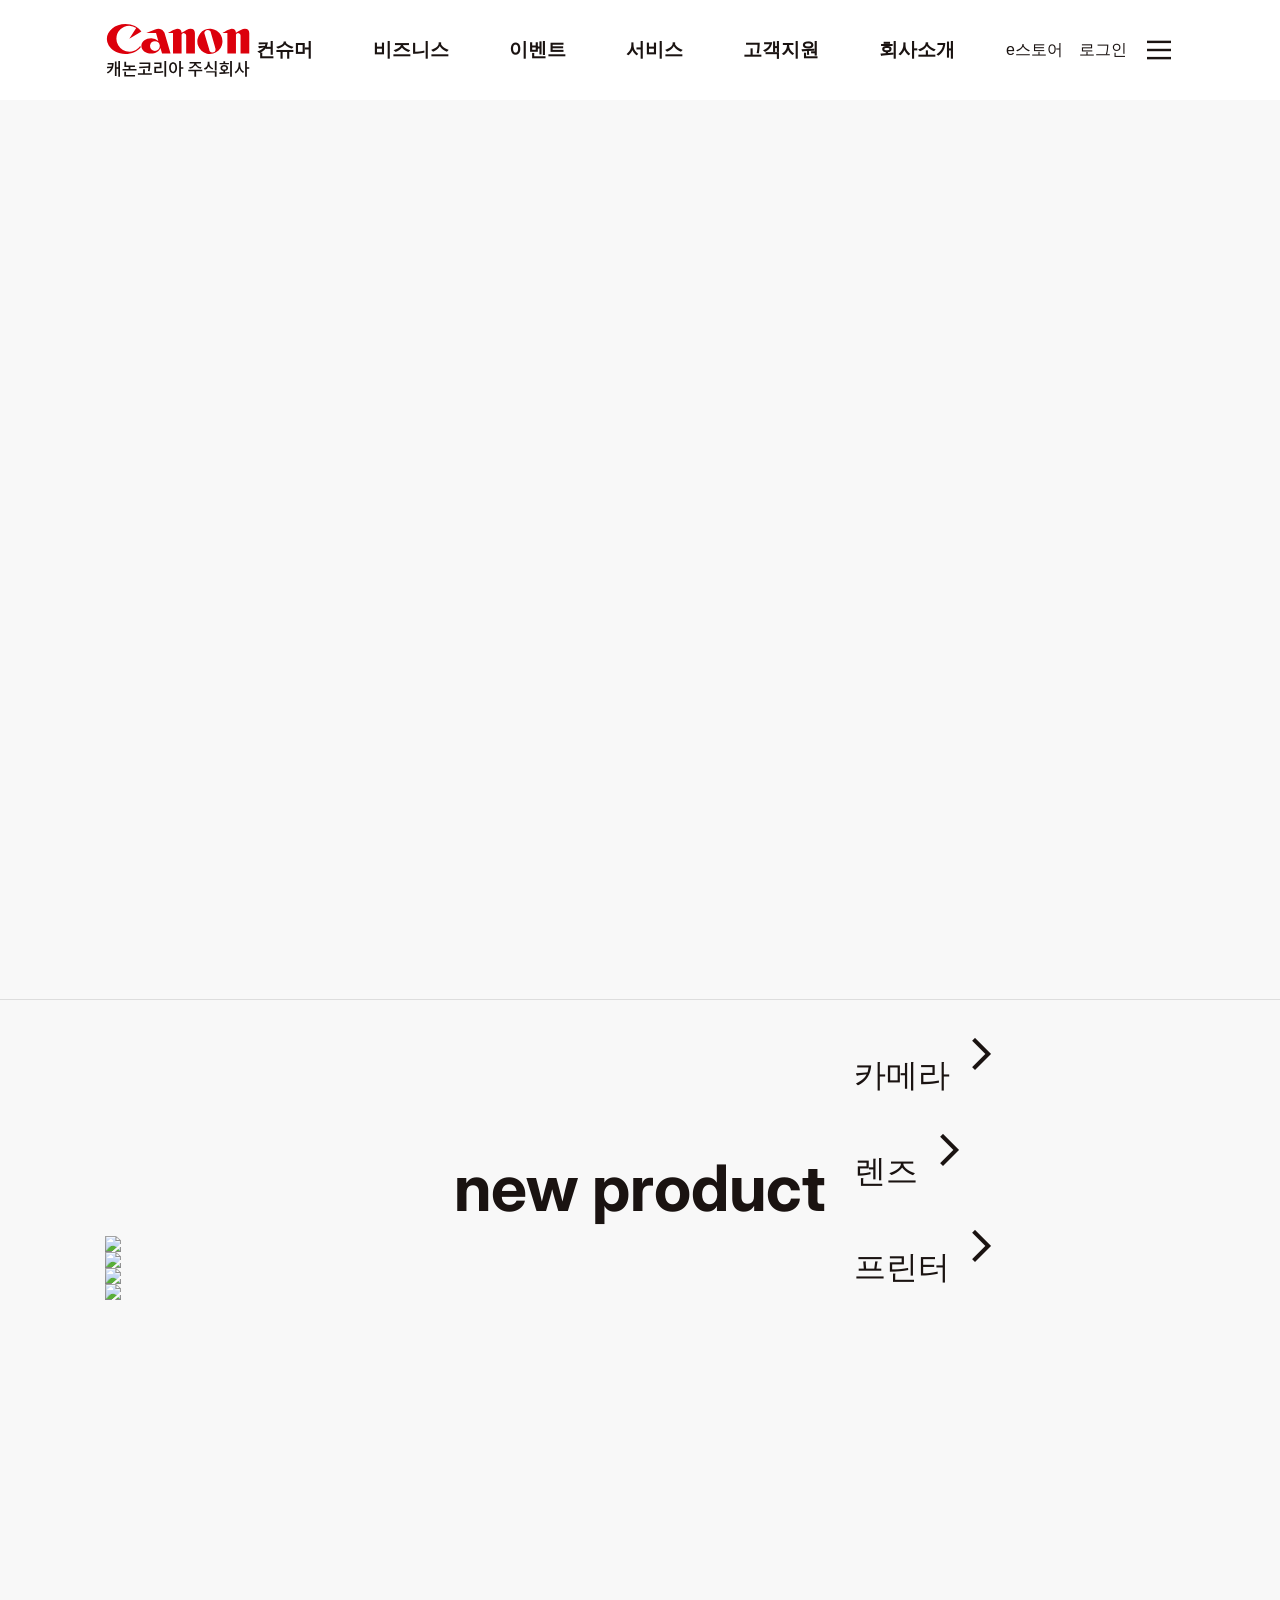
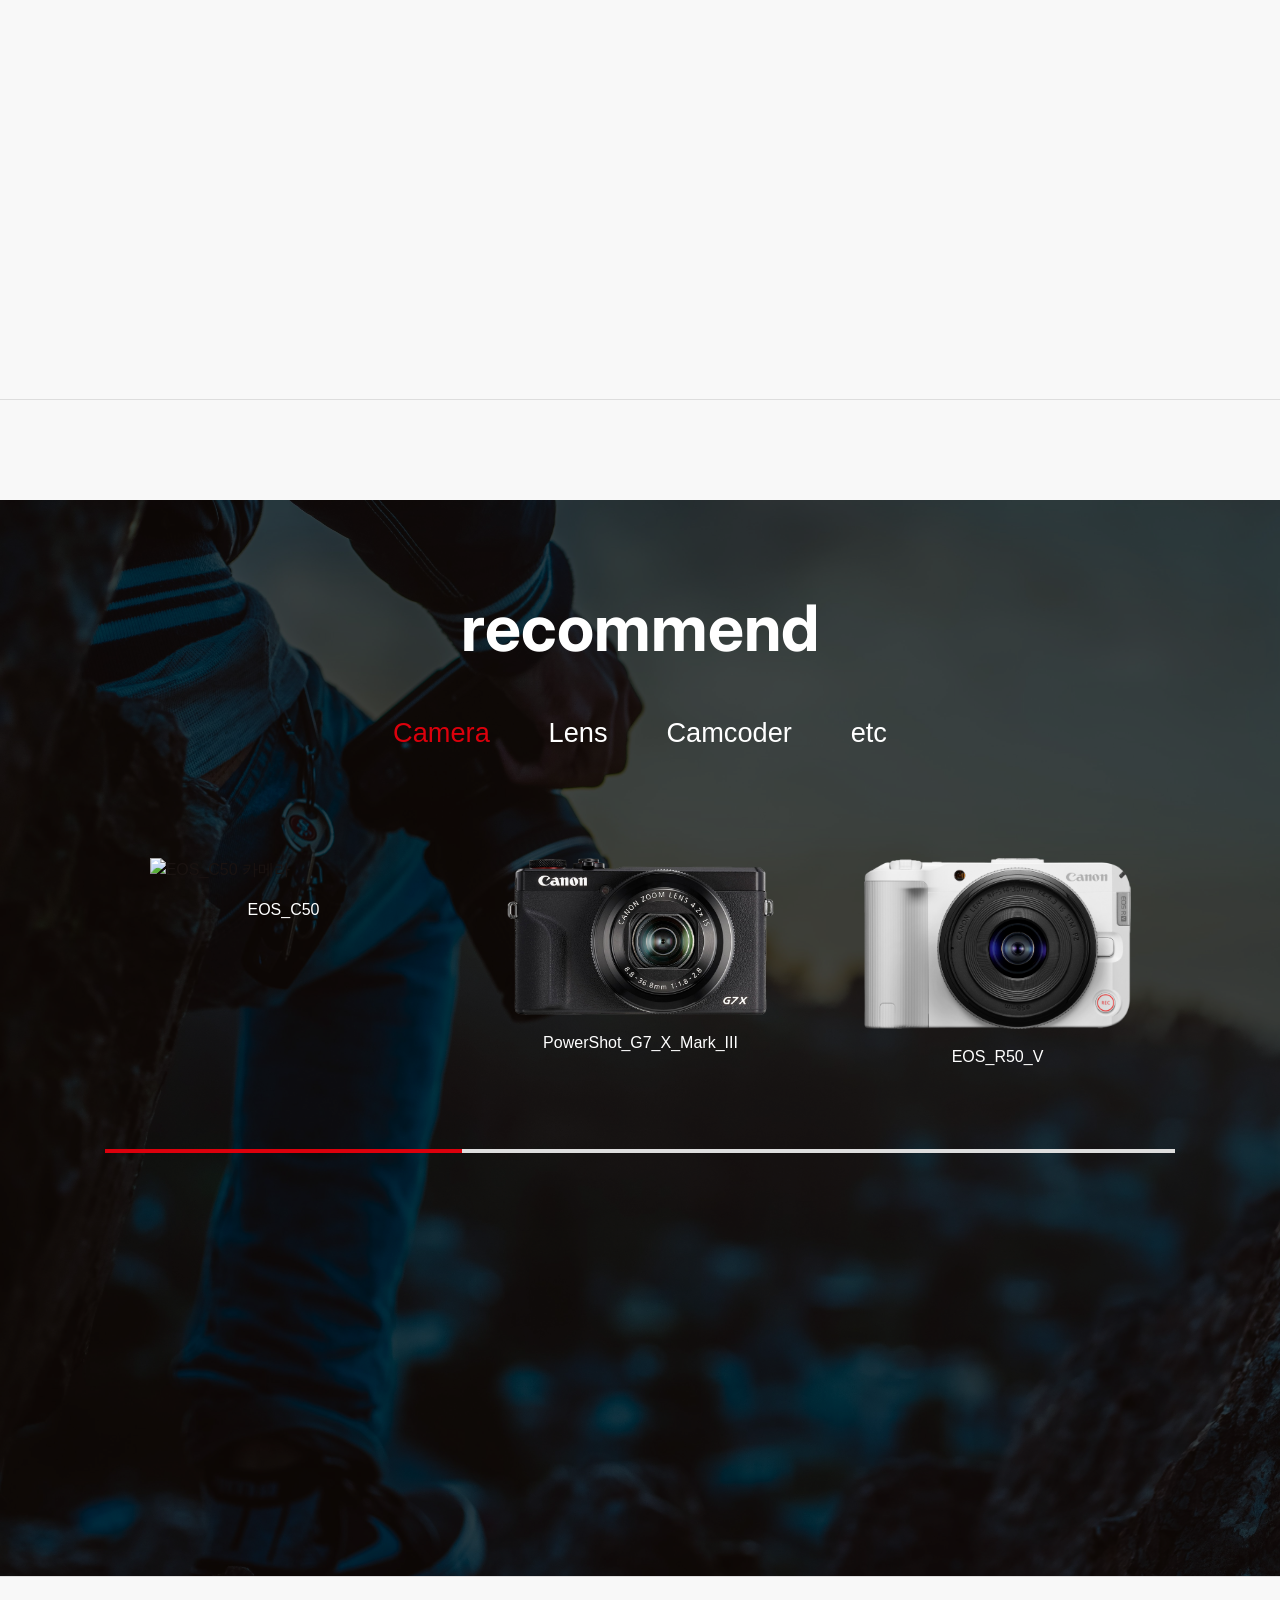
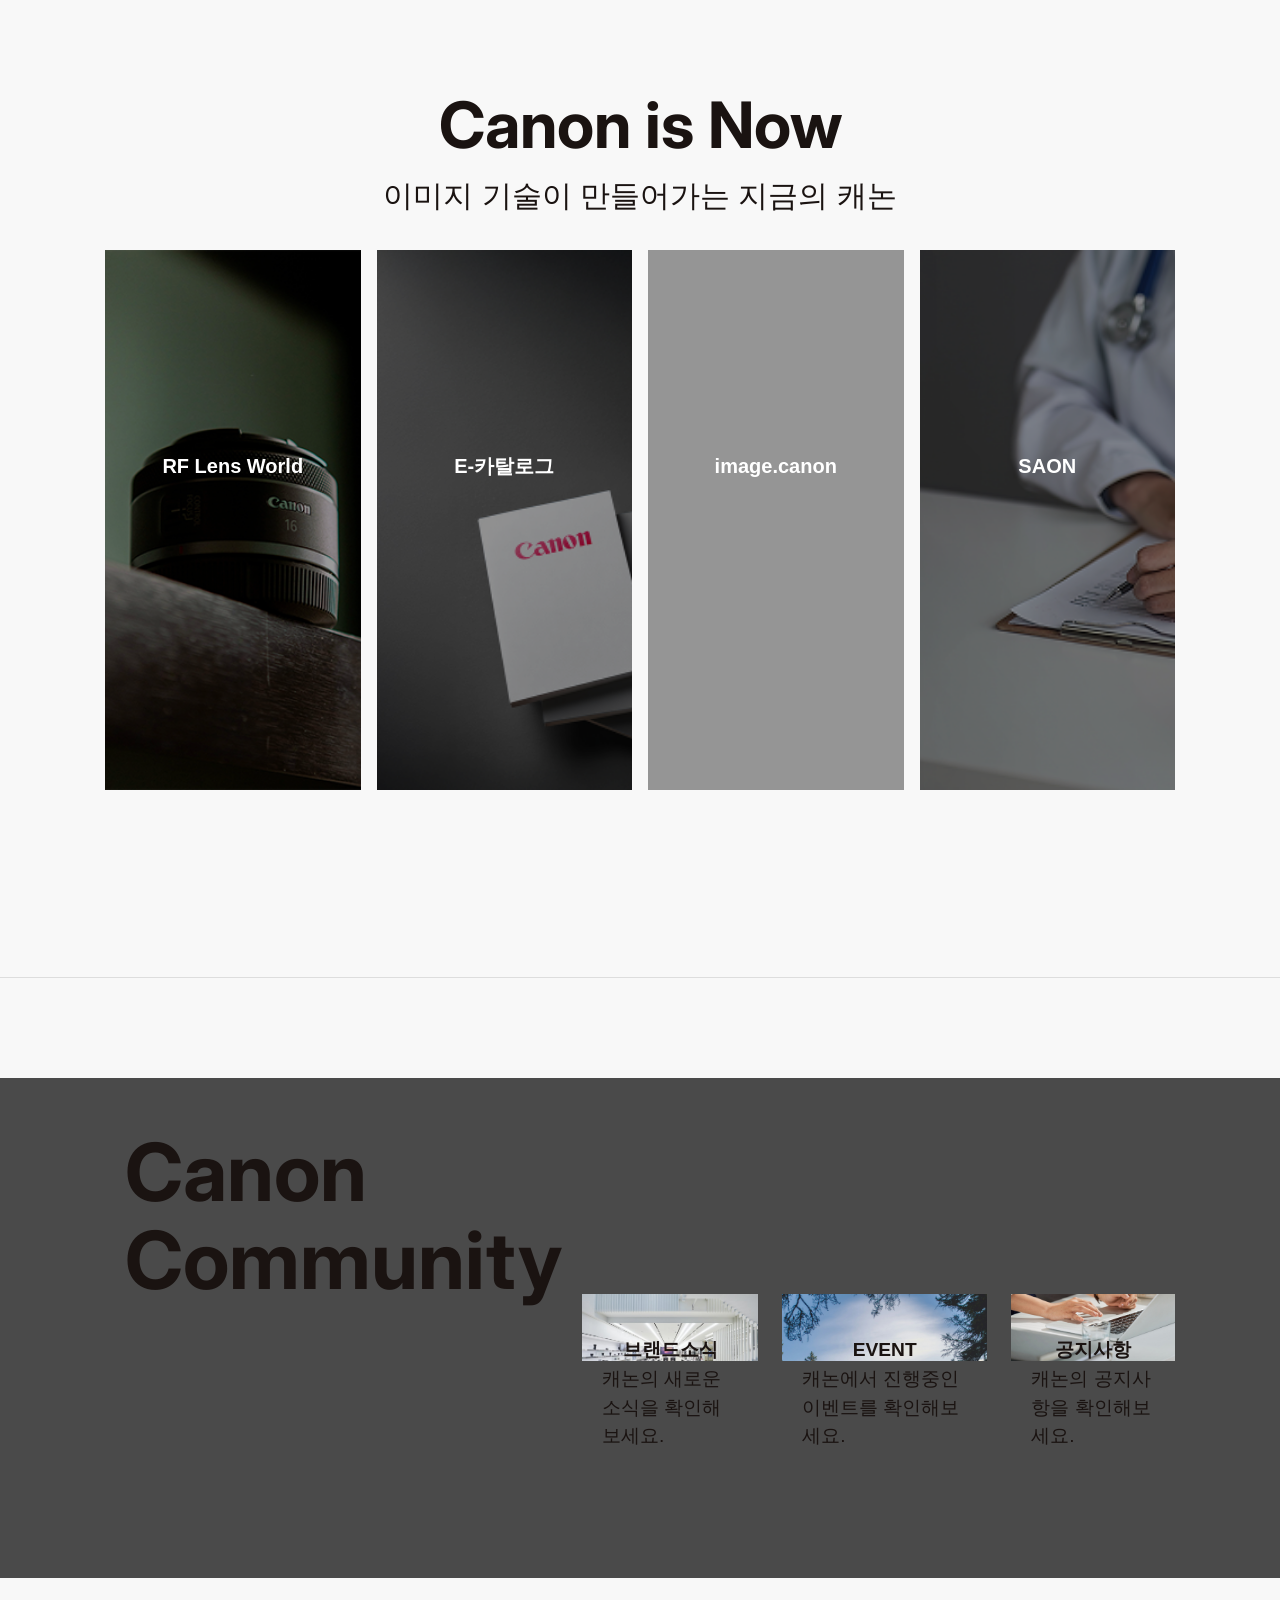
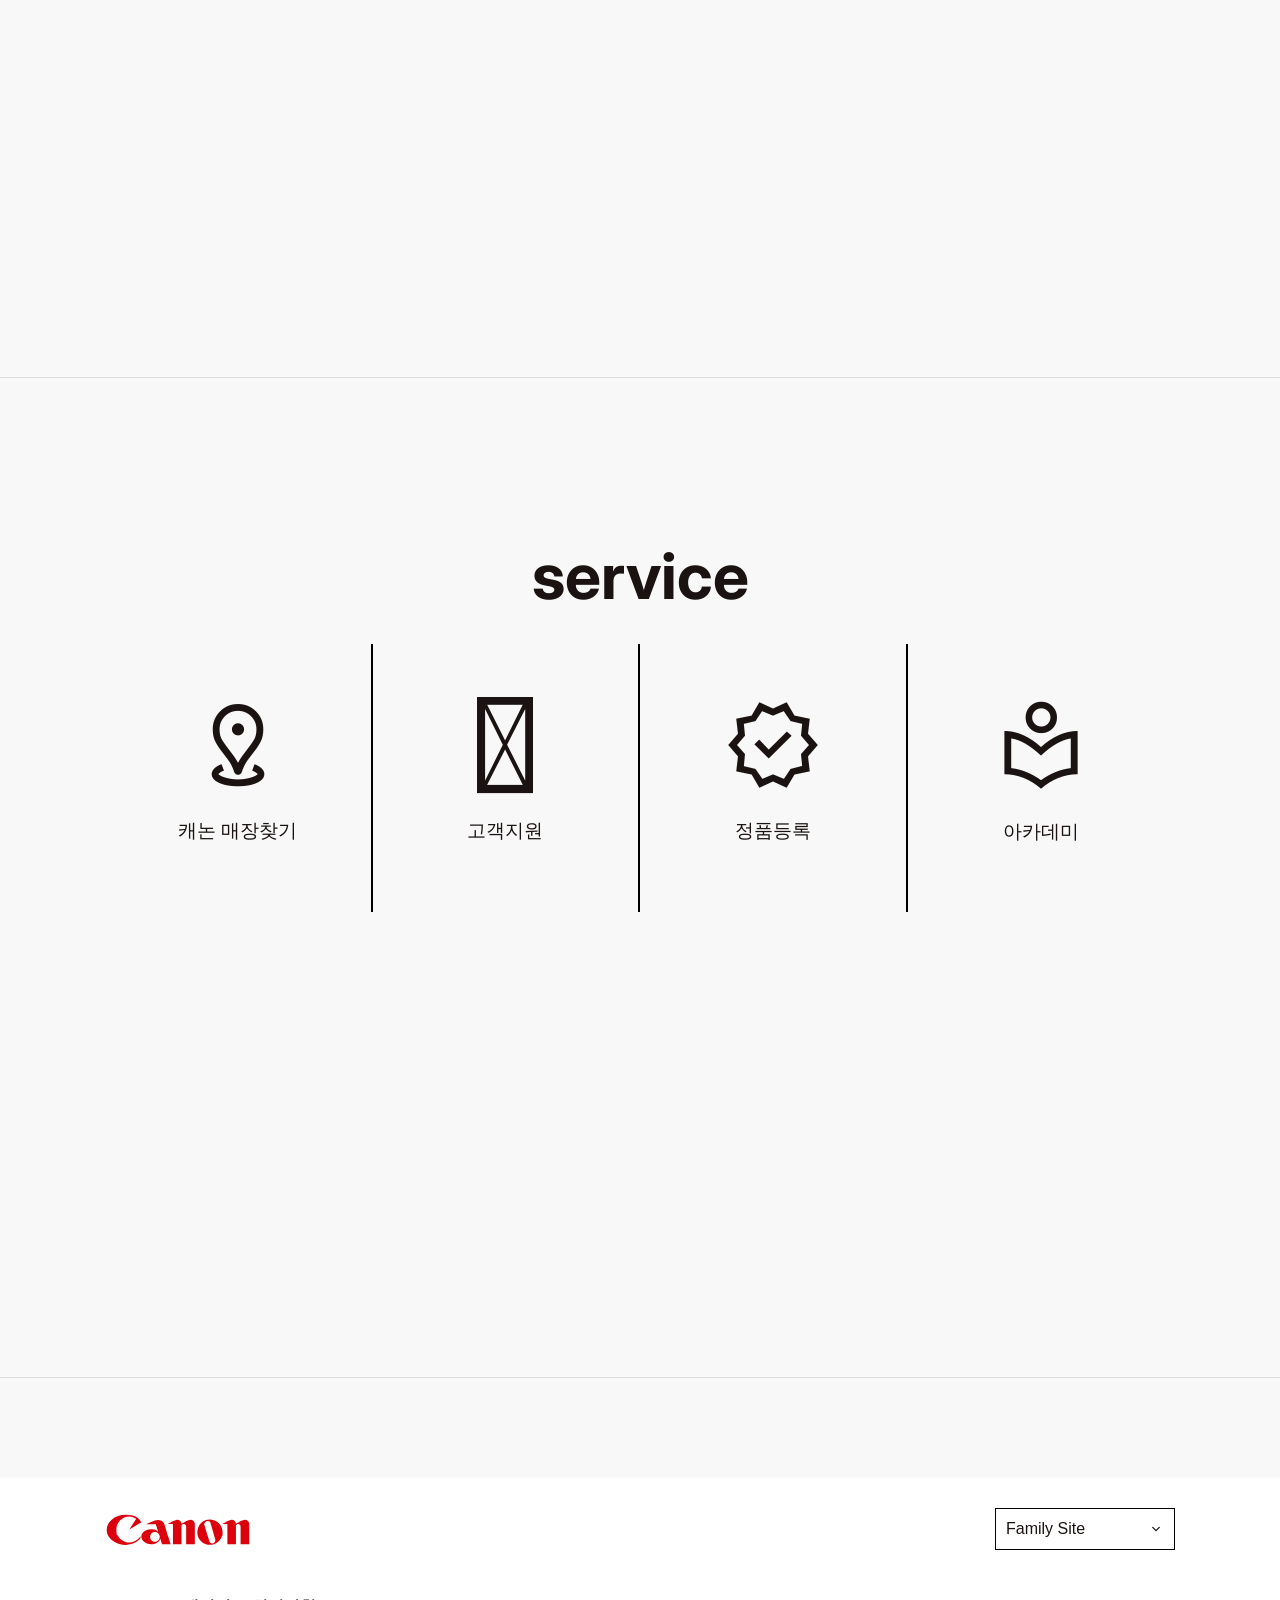
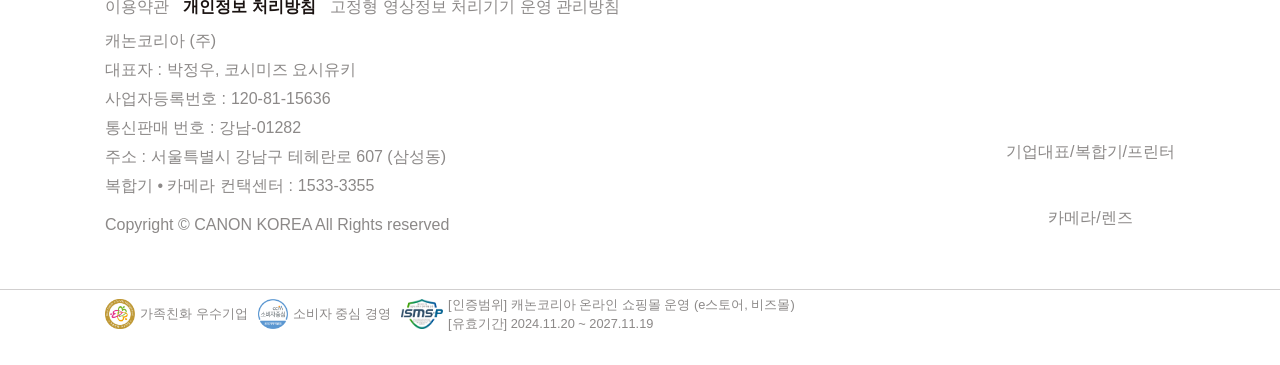
==== commit d2c03e72: "추가중" ====
--- a/index.html
+++ b/index.html
@@ -6,8 +6,9 @@
   <meta name="viewport" content="width=device-width, initial-scale=1.0">
   <title>캐논코리아</title>
   <link rel="preconnect" href="https://fonts.googleapis.com">
-  <link rel="preconnect" href="https://fonts.gstatic.com" crossorigin>
+  <link rel="preconnect" href="https://fonts.gstatic.com">
   <link rel="stylesheet" href="css/slick.css">
+  <link rel="stylesheet" href="https://cdn.jsdelivr.net/npm/swiper@12/swiper-bundle.min.css" />
   <link rel="stylesheet" href="css/common.css">
   <link rel="stylesheet" href="css/common_rwd.css">
   <link rel="stylesheet" href="css/main.css">
@@ -16,6 +17,7 @@
   <script src="js/jquery-ui.min.js"></script>
   <script src="js/lenis.min.js"></script>
   <script src="js/slick.min.js"></script>
+  <script src="https://cdn.jsdelivr.net/npm/swiper@12/swiper-bundle.min.js"></script>
   <script src="js/common.js"></script>
   <script src="js/main.js"></script>
 </head>
@@ -226,10 +228,30 @@
     </section>
 
     <section class="main-section main-section-new">
-      <div class="new-wrap">
+      <div class="new-wrap wrap">
         <h2>new product</h2>
         <div class="main-container new-container">
-
+          <div class="swiper mySwiper">
+            <div class="swiper-wrapper">
+              <div class="swiper-slide">
+                <img src="https://swiperjs.com/demos/images/nature-1.jpg" />
+              </div>
+              <div class="swiper-slide">
+                <img src="https://swiperjs.com/demos/images/nature-2.jpg" />
+              </div>
+              <div class="swiper-slide">
+                <img src="https://swiperjs.com/demos/images/nature-3.jpg" />
+              </div>
+              <div class="swiper-slide">
+                <img src="https://swiperjs.com/demos/images/nature-4.jpg" />
+              </div>
+            </div>
+          </div>
+          <div class="new-list">
+            <a href="" class="new">카메라</a>
+            <a href="" class="new">렌즈</a>
+            <a href="" class="new">프린터</a>
+          </div>
         </div>
       </div>
     </section>
@@ -245,14 +267,18 @@
             <button class="recommend-button etc">etc</button>
           </div>
           <div class="recommend-item">
-            <div><a href="#" class="item-link"><img src="images/EOS_R50_V.png" alt="EOS_R50_V 카메라"><span>EOS_R50_V</span></a></div>
-            <div><a href="#" class="item-link"><img src="images/EOS_C50.png" alt="EOS_C50 카메라"><span>EOS_C50</span></a></div>
+            <div><a href="#" class="item-link"><img src="images/EOS_R50_V.png"
+                  alt="EOS_R50_V 카메라"><span>EOS_R50_V</span></a></div>
+            <div><a href="#" class="item-link"><img src="images/EOS_C50.png" alt="EOS_C50 카메라"><span>EOS_C50</span></a>
+            </div>
             <div><a href="#" class="item-link"><img src="images/PowerShot_G7_X_Mark_III.png"
-                alt="PowerShot_G7_X_Mark_III 카메라"><span>PowerShot_G7_X_Mark_III</span></a></div>
-            <div><a href="#" class="item-link"><img src="images/EOS_R50_V.png" alt="EOS_R50_V 카메라"><span>EOS_R50_V</span></a></div>
-            <div><a href="#" class="item-link"><img src="images/EOS_C50.png" alt="EOS_C50 카메라"><span>EOS_C50</span></a></div>
+                  alt="PowerShot_G7_X_Mark_III 카메라"><span>PowerShot_G7_X_Mark_III</span></a></div>
+            <div><a href="#" class="item-link"><img src="images/EOS_R50_V.png"
+                  alt="EOS_R50_V 카메라"><span>EOS_R50_V</span></a></div>
+            <div><a href="#" class="item-link"><img src="images/EOS_C50.png" alt="EOS_C50 카메라"><span>EOS_C50</span></a>
+            </div>
             <div><a href="#" class="item-link"><img src="images/PowerShot_G7_X_Mark_III.png"
-                alt="PowerShot_G7_X_Mark_III 카메라"><span>PowerShot_G7_X_Mark_III</span></a></div>
+                  alt="PowerShot_G7_X_Mark_III 카메라"><span>PowerShot_G7_X_Mark_III</span></a></div>
           </div>
           <div class="progress-bar">
             <div class="progress"></div>
@@ -263,7 +289,7 @@
 
     <section class="main-section main-section-etc">
       <div class="wrap etc-wrap">
-        <div class="title">
+        <div class="etc-title">
           <h2>Canon is Now</h2>
           <h3>이미지 기술이 만들어가는 지금의 캐논</h3>
         </div>
--- a/css/main.css
+++ b/css/main.css
@@ -14,9 +14,9 @@
 
 .main-section h2 {
   font-size: 40px;
-    text-align: center;
-    font-family: var(--secondary-font);
-    color: var(--primary-color);
+  text-align: center;
+  font-family: var(--secondary-font);
+  color: var(--primary-color);
 }
 
 .main-container {}
@@ -54,16 +54,46 @@
 
 .new-wrap {}
 
-.new-container {}
+.new-container {
+  position: relative;
+}
+
+    .swiper {
+      width: 100%;
+      height: 100%;
+    }
+
+    .swiper-slide {
+      background-position: center;
+      background-size: cover;
+    }
+
+    .swiper-slide img {
+      display: block;
+      width: 50%;
+    }
+    .new-list {
+      position: absolute;
+      right: 0;
+      bottom: 10%;
+      display: flex;
+      flex-direction: column;
+      font-size: 2em;
+      width: 30%;
+    }
+    .new-list a:after {
+  content: '\e315';
+  font-size: 2em;
+  font-family: var(--google-icon);
+}
 
 /* 추천 영역 */
-.main-section-recommend {
-}
+.main-section-recommend {}
 
 .recommend-wrap {
   background: rgba(0, 0, 0, 0.7) url("../images/visual_bgc2.jpg") center left / cover no-repeat;
   background-blend-mode: darken;
-  
+
 }
 
 .recommend-wrap>h2 {
@@ -71,16 +101,16 @@
 }
 
 
-.recommend-wrap {
-}
+.recommend-wrap {}
 
 .recommend-container {
   height: 100vh;
   width: 100%;
 }
-  .btn-list {
-    text-align: center;
-  }
+
+.btn-list {
+  text-align: center;
+}
 
 .recommend-button {
   color: #fff;
@@ -88,25 +118,30 @@
   padding: 0.5em;
   font-size: 1.2em;
 }
+
 .recommend-button.active {
   color: var(--point-color);
 }
-.recommend-item { 
-
-}
-.recommend-item > div { 
-  height: 100%;
-}
+
+.recommend-item {}
+
+.recommend-item>div {
+  height: 100%;
+}
+
 .camera {}
+
 .item-link {
   display: block;
 }
- .item-link img {
+
+.item-link img {
   margin: auto;
   width: 75%;
   padding-bottom: 2em;
 }
- .item-link span {
+
+.item-link span {
   display: block;
   color: #fff;
   text-align: center;
@@ -132,11 +167,12 @@
   height: 100vh;
 }
 
-.title {
+.etc-title {
   text-align: center;
   padding-bottom: 2em;
 }
-.title > h3 {
+
+.etc-title>h3 {
   font-weight: 500;
 }
 
@@ -154,7 +190,8 @@
   background-size: 120%;
   overflow: hidden;
 }
-.etc-item:hover .item > ul {
+
+.etc-item:hover .item>ul {
   /* border-bottom: 4px solid var(--point-color); */
   color: var(--point-color);
 }
@@ -168,6 +205,7 @@
   background-size: 100%;
   transition: 0.5s;
 }
+
 .item:before {
   content: '';
   position: absolute;
@@ -190,8 +228,8 @@
   transform: translate(-50%, -50%);
   transition: 0.2s;
 }
-.item ul li {
-}
+
+.item ul li {}
 
 .text {
   position: absolute;
@@ -199,20 +237,24 @@
   display: none;
   margin: auto;
   text-align: center;
-  width: 500px;
-}
-.text.active{
+  width: 600px;
+}
+
+.text.active {
   display: block;
   transform: translateX(-50%);
 }
+
 .show {
   display: block;
   opacity: 1;
 }
-.view{
+
+.view {
   display: none;
 }
-.view span{
+
+.view span {
   position: absolute;
   right: 20px;
   bottom: 20px;
@@ -221,22 +263,31 @@
   align-items: center;
   font-size: 1.2em;
   font-weight: 600;
-  color: var(--point-color);
-}
-.view span:after{
+  color: #fff;
+}
+
+.view span:after {
   content: '\e315';
   padding-top: 5px;
   font-family: var(--google-icon);
 }
 
 
-.rf {background-image: url("../images/etc_rf.png");}
-
-.catalog {background-image: url("../images/etc_catalog.png");}
-
-.image {background-image: url("../images/etc_image.png");}
-
-.saon {background-image: url("../images/etc_saon.png");}
+.rf {
+  background-image: url("../images/etc_rf.png");
+}
+
+.catalog {
+  background-image: url("../images/etc_catalog.png");
+}
+
+.image {
+  background-image: url("../images/etc_image.png");
+}
+
+.saon {
+  background-image: url("../images/etc_saon.png");
+}
 
 /* 커뮤니티 영역 */
 .main-section-community {}
@@ -244,6 +295,7 @@
 .community-wrap {
   height: 100vh;
 }
+
 .community-wrap h2 {
   padding: 20px;
   text-align: center;
@@ -260,6 +312,7 @@
   height: 100%;
   width: 100%;
 }
+
 .com-list {
   background-color: #fff;
   height: calc(100% / 3);
@@ -267,9 +320,20 @@
   background-repeat: no-repeat;
   background-size: cover;
 }
-.brand {background-image: url("../images/brand_img1.jpg");}
-.event {background-image: url("../images/event_img3.jpg");}
-.notice {background-image: url("../images/support_img1.jpg"); background-position: bottom center;}
+
+.brand {
+  background-image: url("../images/brand_img1.jpg");
+}
+
+.event {
+  background-image: url("../images/event_img3.jpg");
+}
+
+.notice {
+  background-image: url("../images/support_img1.jpg");
+  background-position: bottom center;
+}
+
 .com-title {
   height: 100%;
   /* display: flex;
@@ -277,6 +341,7 @@
   justify-content: center;
   margin: auto; */
 }
+
 .com-title:before {
   display: none;
   content: '\e98e';
@@ -288,6 +353,7 @@
 }
 
 .com-title li {}
+
 .com-btn {
   display: flex;
   flex-direction: column;
@@ -296,10 +362,12 @@
   align-items: center;
   padding-top: 2em;
 }
+
 .com-btn dt {
   font-size: 2em;
   font-weight: 700;
 }
+
 .com-btn dd {
   font-size: 1.2em;
   font-weight: 500;
@@ -311,31 +379,34 @@
 }
 
 .service-wrap {}
-.service-wrap h2 { margin-bottom: 20px;}
-
-.service-container {
-}
+
+.service-wrap h2 {
+  margin-bottom: 20px;
+}
+
+.service-container {}
 
 .service-list {
   width: 100%;
 }
-.service-list div {
-  
-}
+
+.service-list div {}
+
 .service-item {
   position: relative;
   padding: 10px 0;
   border-bottom: 1px solid #000;
 }
 
-.service-item  a {
+.service-item a {
   display: block;
   transition: 0.3s;
 }
-.service-item a:hover {
-  
-}
-.service-item a:after { /* 애니메이션 라인 */
+
+.service-item a:hover {}
+
+.service-item a:after {
+  /* 애니메이션 라인 */
   position: absolute;
   top: 92px;
   content: '';
@@ -343,12 +414,15 @@
   width: 0;
   transition: 0.3s;
 }
+
 .service-item:hover a:after {
   width: 100%;
 }
+
 .service-item a:hover ul {
   color: var(--point-color);
 }
+
 .service-item ul {
   display: flex;
   gap: 10px;
@@ -358,20 +432,45 @@
   font-weight: 500;
   white-space: nowrap;
 }
-.service-item a ul:before { 
+
+.service-item a ul:before {
   font-size: 2.5em;
 }
-.search a ul:before { content: '\f6ea'; font-family: var(--google-icon);} 
-.support a ul:before { content: '\f3ed'; font-family: var(--google-icon);} 
-.registration a ul:before { content: '\ef76'; font-family: var(--google-icon);} 
-.academy a ul:before { content: '\e54b'; font-family: var(--google-icon);} 
+
+.search a ul:before {
+  content: '\f6ea';
+  font-family: var(--google-icon);
+}
+
+.support a ul:before {
+  content: '\f3ed';
+  font-family: var(--google-icon);
+}
+
+.registration a ul:before {
+  content: '\ef76';
+  font-family: var(--google-icon);
+}
+
+.academy a ul:before {
+  content: '\e54b';
+  font-family: var(--google-icon);
+}
 
 .service-contents {
   font-size: 0.8em;
   font-weight: normal;
   padding-top: 3px;
 }
-.search, .support, .registration {border-right:none;}
+
+.search,
+.support,
+.registration {
+  border-right: none;
+}
+
 .support {}
+
 .registration {}
+
 .academy {}
--- a/css/main_rwd.css
+++ b/css/main_rwd.css
@@ -243,9 +243,8 @@
 
   .view span {
 
-    right: 30px;
-
-    bottom: 40px;
+
+    bottom: 20%;
 
   }
 
@@ -263,6 +262,11 @@
     font-size: 56px;
     border-bottom: none;
   }
+.item ul {
+
+  top: 40%;
+
+}
 
   .text {
     font-size: 32px;
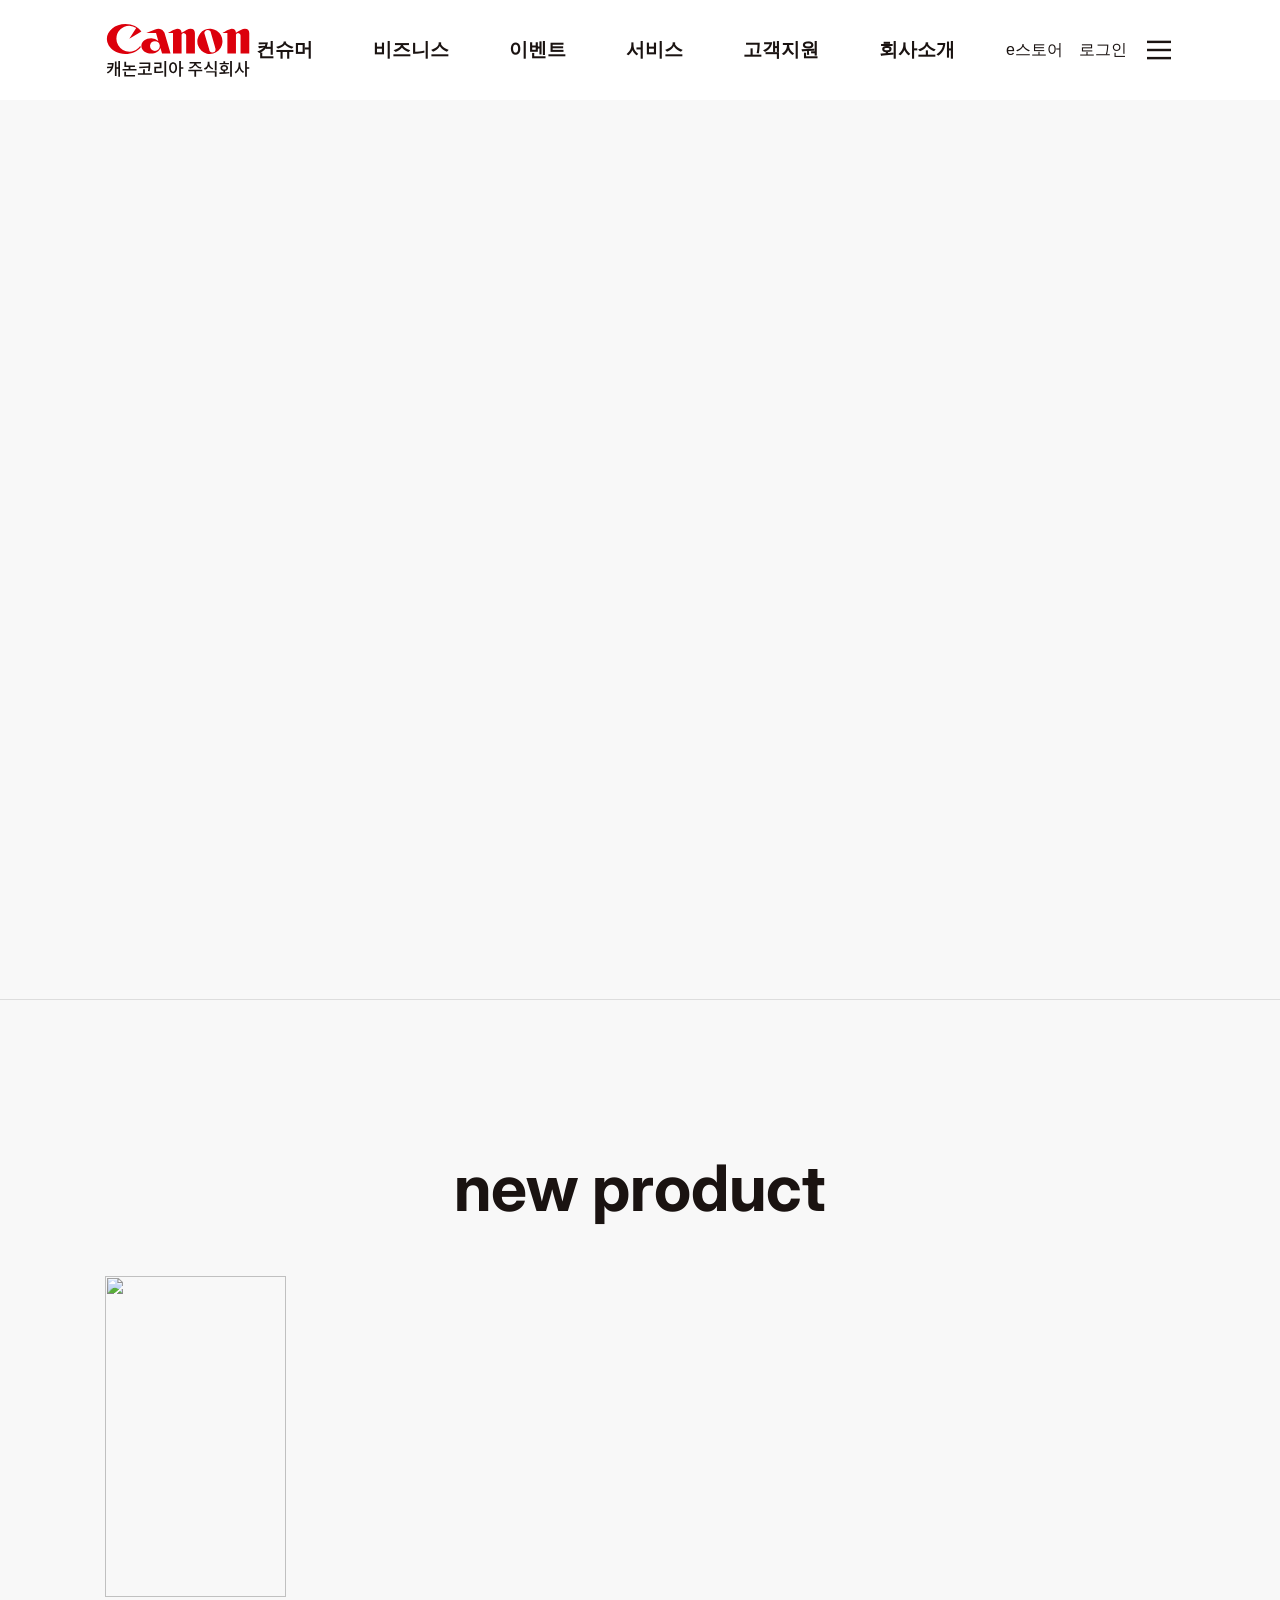
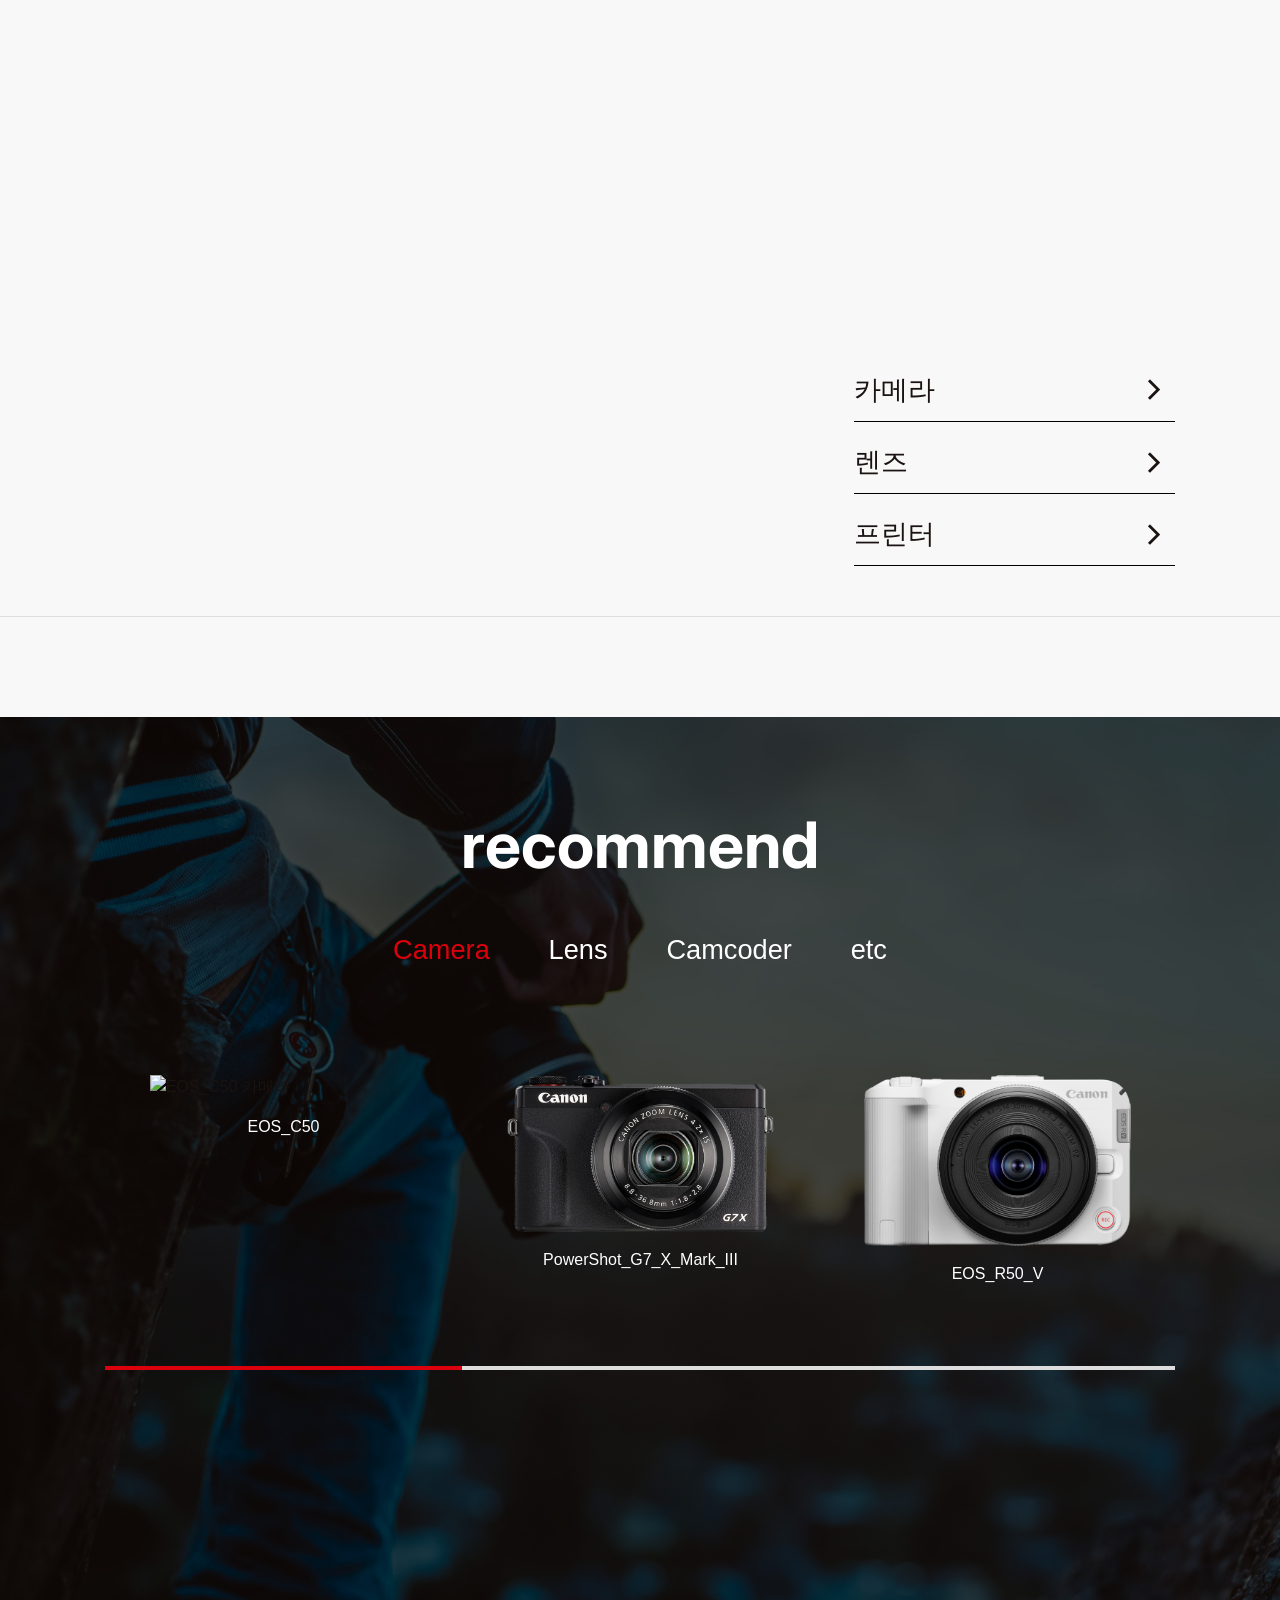
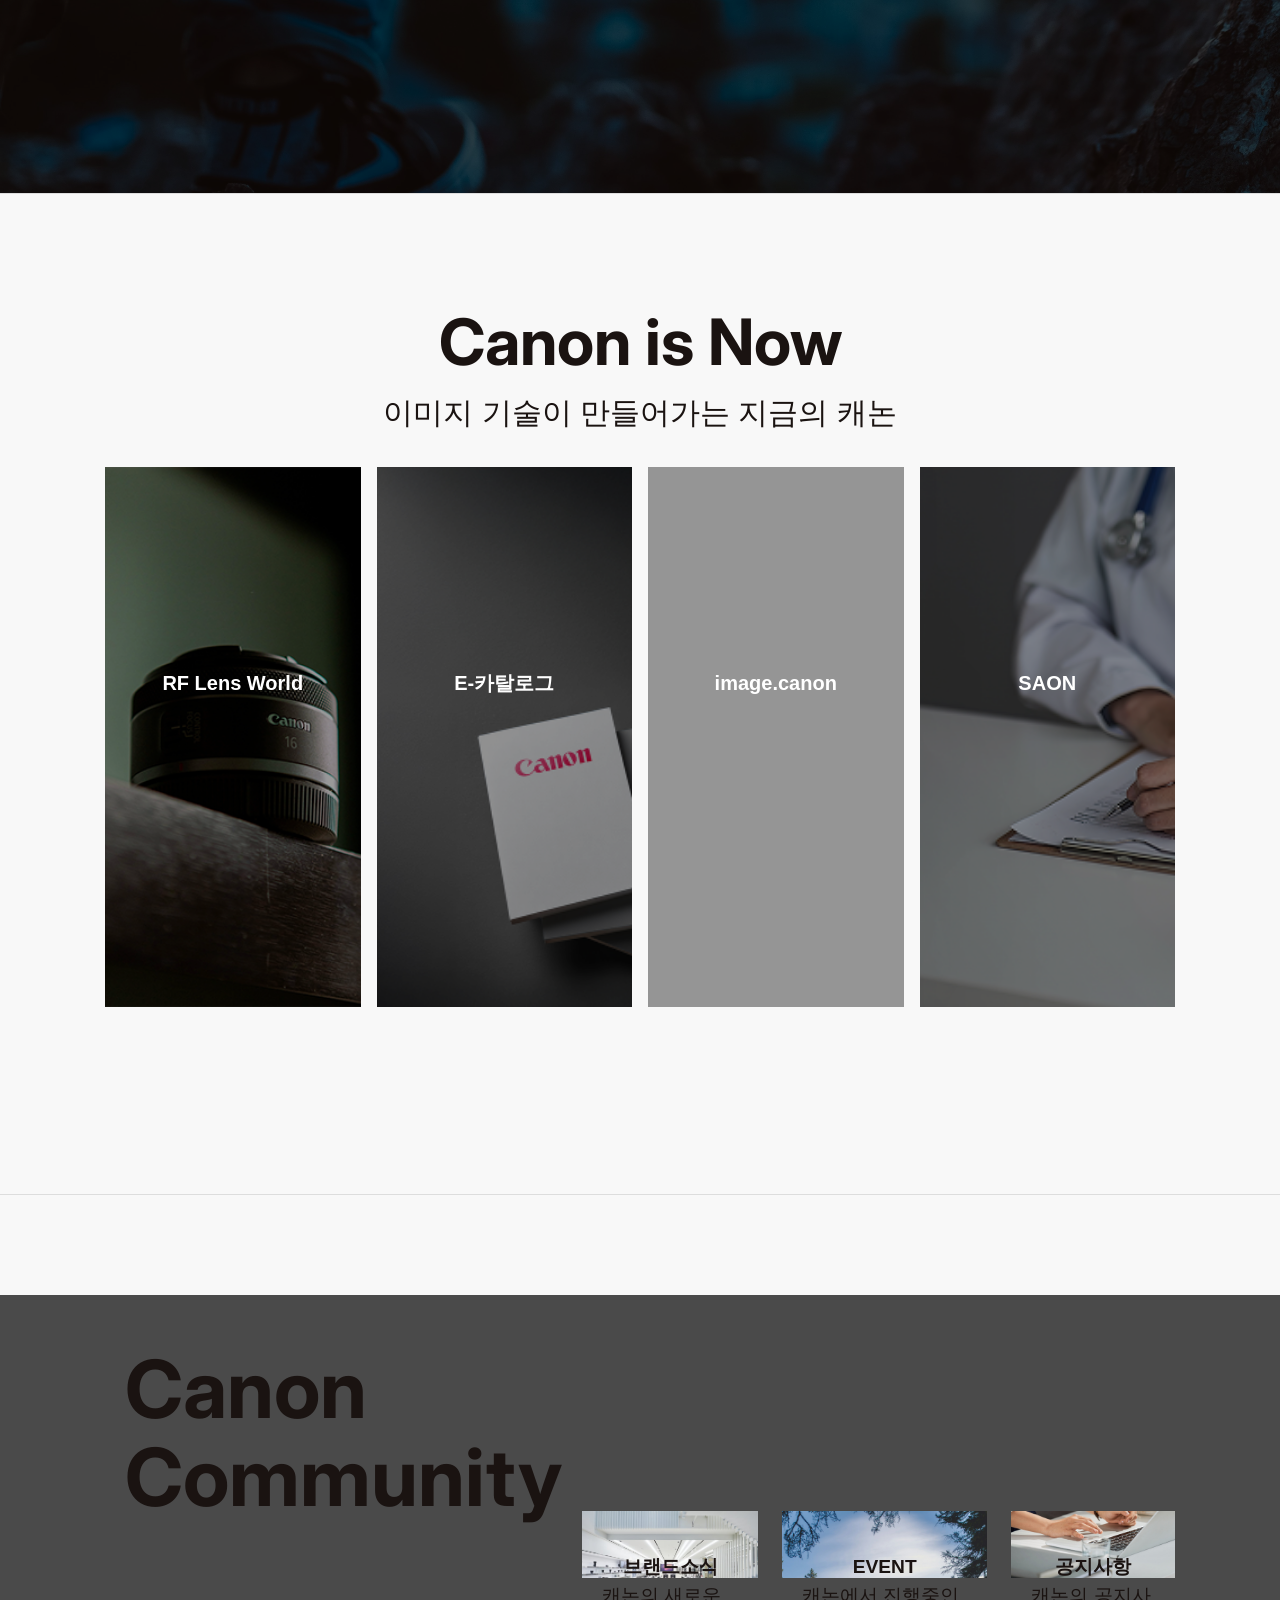
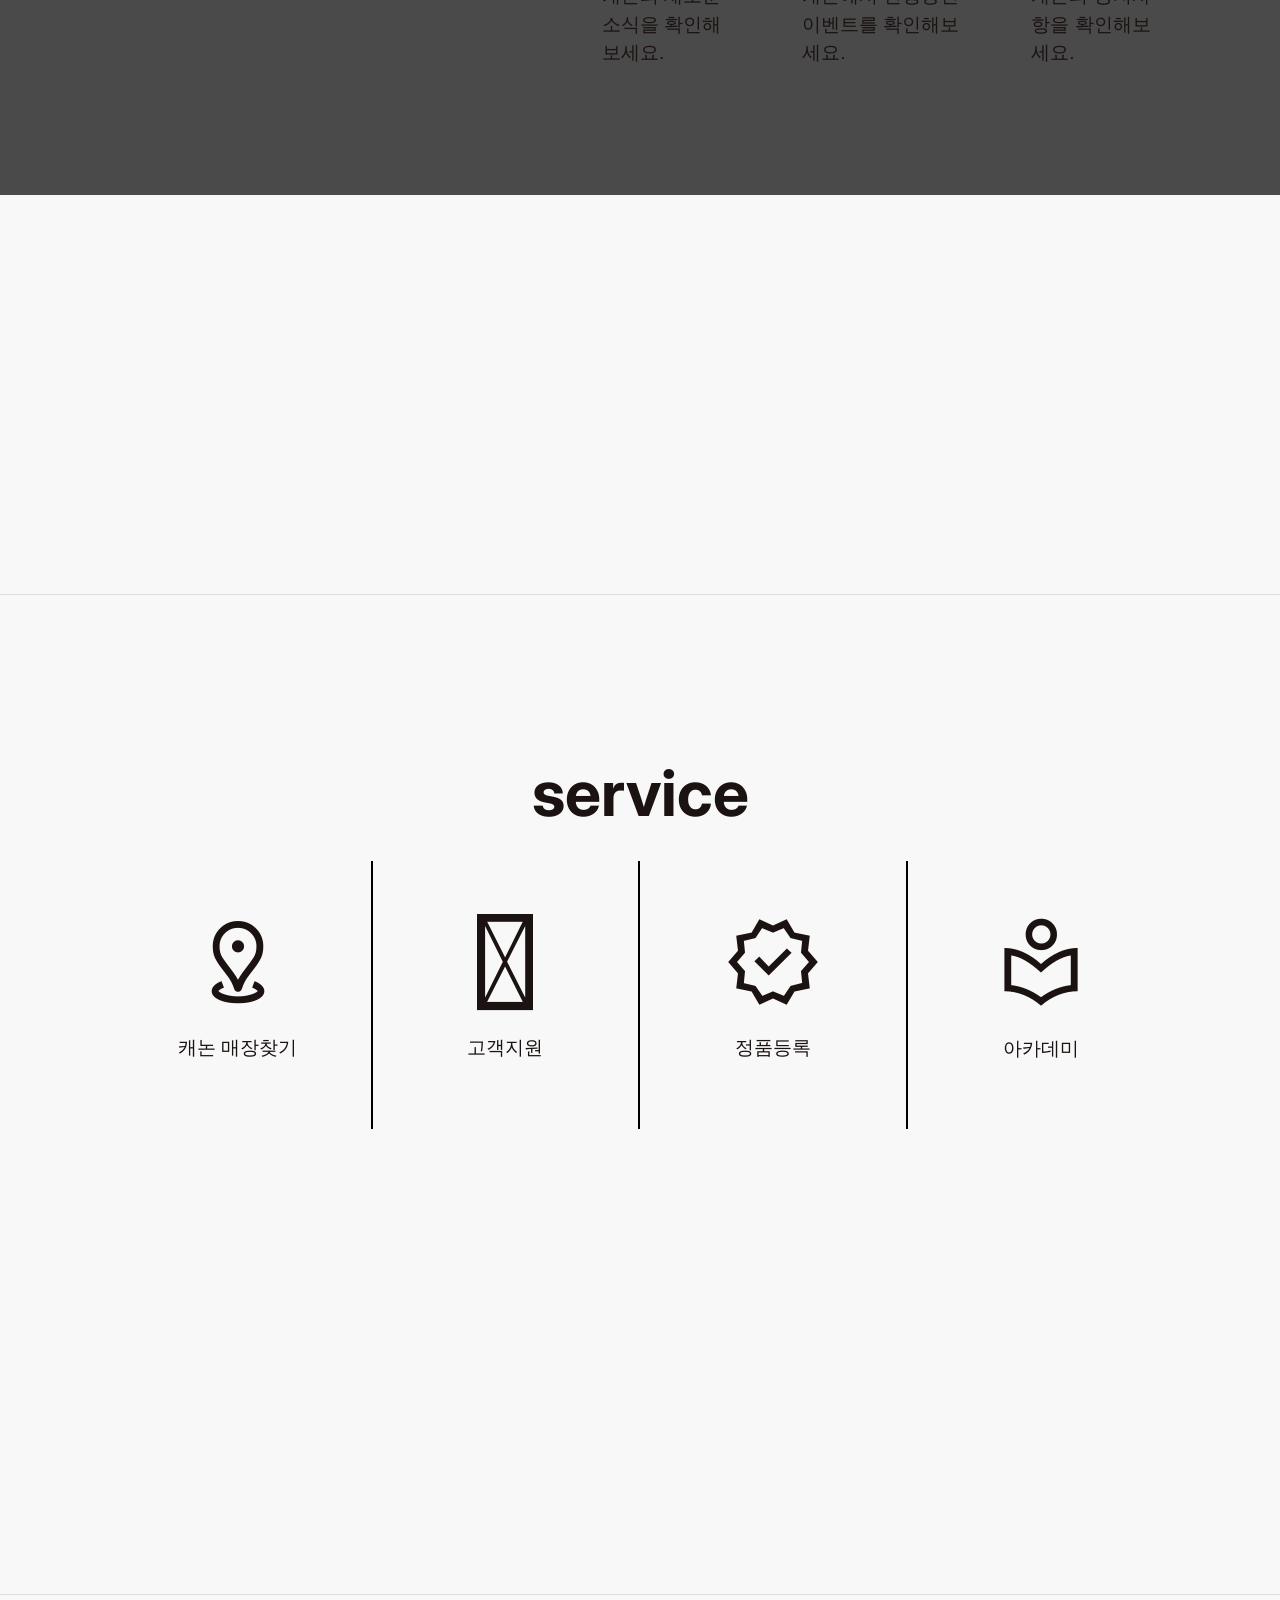
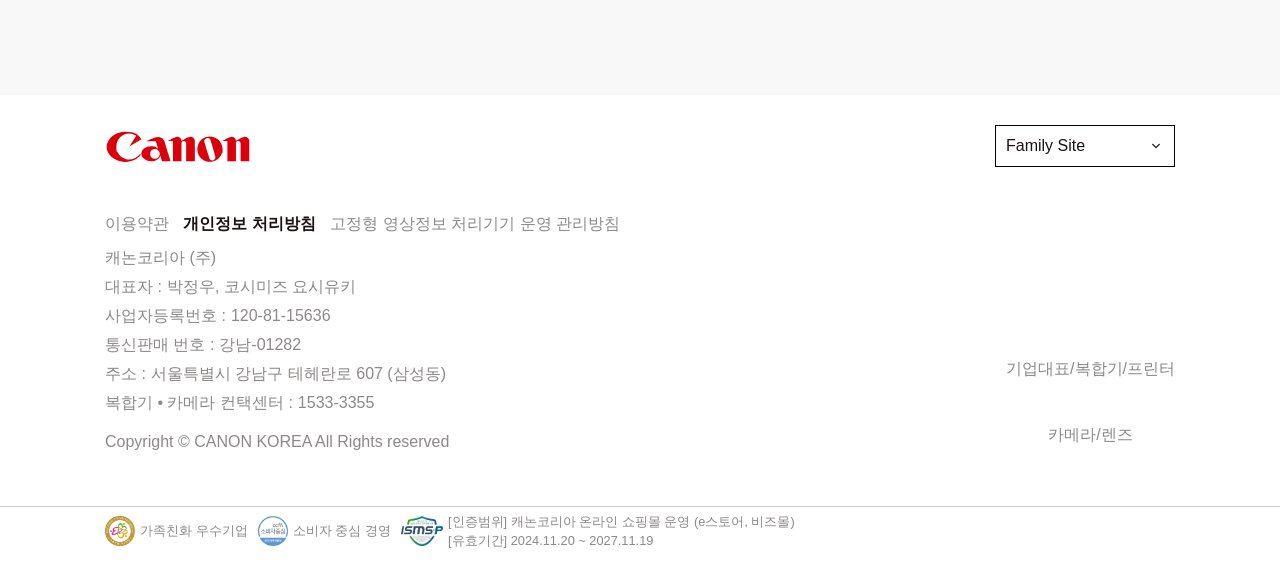
==== commit cc5923c0: "ing" ====
--- a/index.html
+++ b/index.html
@@ -234,26 +234,28 @@
           <div class="swiper mySwiper">
             <div class="swiper-wrapper">
               <div class="swiper-slide">
-                <img src="https://swiperjs.com/demos/images/nature-1.jpg" />
+                <div class="new-img">
+                  <img src="https://swiperjs.com/demos/images/nature-1.jpg" />
+                </div>
+                <div class="swiper-slide">
+                  <div class="new-img">
+                    <img src="https://swiperjs.com/demos/images/nature-2.jpg" />
+                  </div>
+                </div>
+                <div class="swiper-slide">
+                  <div class="new-img">
+                    <img src="https://swiperjs.com/demos/images/nature-3.jpg" />
+                  </div>
+                </div>
               </div>
-              <div class="swiper-slide">
-                <img src="https://swiperjs.com/demos/images/nature-2.jpg" />
-              </div>
-              <div class="swiper-slide">
-                <img src="https://swiperjs.com/demos/images/nature-3.jpg" />
-              </div>
-              <div class="swiper-slide">
-                <img src="https://swiperjs.com/demos/images/nature-4.jpg" />
-              </div>
-            </div>
-          </div>
-          <div class="new-list">
-            <a href="" class="new">카메라</a>
-            <a href="" class="new">렌즈</a>
-            <a href="" class="new">프린터</a>
-          </div>
-        </div>
-      </div>
+            </div>
+            <ul class="new-list">
+              <li><a href="#">카메라</a></li>
+              <li><a href="#">렌즈</a></li>
+              <li><a href="#">프린터</a></li>
+            </ul>
+          </div>
+        </div>
     </section>
 
     <section class="main-section main-section-recommend">
--- a/css/main.css
+++ b/css/main.css
@@ -54,36 +54,76 @@
 
 .new-wrap {}
 
+.new-wrap h2 {
+  padding-bottom: 40px;
+}
+
 .new-container {
   position: relative;
 }
 
-    .swiper {
-      width: 100%;
-      height: 100%;
-    }
-
-    .swiper-slide {
-      background-position: center;
-      background-size: cover;
-    }
-
-    .swiper-slide img {
-      display: block;
-      width: 50%;
-    }
-    .new-list {
-      position: absolute;
-      right: 0;
-      bottom: 10%;
-      display: flex;
-      flex-direction: column;
-      font-size: 2em;
-      width: 30%;
-    }
-    .new-list a:after {
+.swiper {
+  width: 100%;
+  height: 100vh;
+}
+
+.swiper-wrapper {
+  position: relative;
+  width: 100%;
+}
+
+.swiper-slide {
+  background-position: center;
+  background-size: cover;
+  width: 100%;
+  position: relative;
+}
+
+.new-img {
+  position: absolute;
+  top: 0;
+  left: 0;
+  width: 100%;
+  padding-top: 75%;
+}
+
+.new-img img {
+  position: absolute;
+  top: 0;
+  left: 0;
+  width: 100%;
+  height: 100%;
+  display: block;
+}
+
+.new-list {
+  position: absolute;
+  right: 0;
+  bottom: 0;
+  display: flex;
+  flex-direction: column;
+  width: 30%;
+  font-size: 1.7em;
+  z-index: 1;
+}
+
+.new-list>.active>a {
+  color: var(--point-color);
+  border-bottom: 2px solid var(--point-color);
+}
+
+.new-list a {
+  display: flex;
+  justify-content: space-between;
+  align-items: center;
+  width: 100%;
+  margin-bottom: 10px;
+  border-bottom: 1px solid #000;
+}
+
+.new-list a:after {
   content: '\e315';
-  font-size: 2em;
+  font-size: 1.5em;
   font-family: var(--google-icon);
 }
 
@@ -186,15 +226,8 @@
   transition: 0.5s;
 }
 
-.etc-item:hover .item {
-  background-size: 120%;
-  overflow: hidden;
-}
-
-.etc-item:hover .item>ul {
-  /* border-bottom: 4px solid var(--point-color); */
-  color: var(--point-color);
-}
+
+
 
 .item {
   position: relative;
@@ -251,25 +284,31 @@
 }
 
 .view {
-  display: none;
-}
-
-.view span {
+  /* display: block; */
+}
+
+.view {
   position: absolute;
   right: 20px;
   bottom: 20px;
+  padding: 3px 5px 3px 15px;
+  width: 110px;
+  background-color: #af0109;
+  border-radius: 20px;
+  color: #fff;
+  font-size: 0.8em;
+  font-weight: 600;
+}
+.view span{
   display: flex;
-  gap: 5px;
   align-items: center;
-  font-size: 1.2em;
-  font-weight: 600;
-  color: #fff;
+  justify-content: space-between;
 }
 
 .view span:after {
   content: '\e315';
-  padding-top: 5px;
-  font-family: var(--google-icon);
+  font-family: var(--google-icon);
+  font-size: 1.2em;
 }
 
 
--- a/css/main_rwd.css
+++ b/css/main_rwd.css
@@ -72,6 +72,17 @@
 
   }
 
+  .view {
+    padding: 5px 5px 5px 15px;
+    width: 130px;
+    right: 50%;
+    bottom: 25%;
+    transform: translateX(50%);
+    font-size: 1em;
+  }
+
+
+  /* 서비스 영역 */
   .service-list {
     display: flex;
     width: 100%;
@@ -172,6 +183,29 @@
     /* position 원래대로 돌려 놓음 */
   }
 
+  /* 신제품영역 */
+  .swiper-wrapper {
+    width: 40%;
+  }
+
+  .new-img img {
+
+    width: 65%;
+
+  }
+
+  .new-list {
+    position: absolute;
+    right: 0;
+    bottom: 0;
+    display: flex;
+    flex-direction: column;
+    width: 30%;
+    font-size: 1.7em;
+    z-index: 1;
+  }
+
+
 
   /* 제품영역 */
   .recommend-wrap {
@@ -241,11 +275,16 @@
     top: 45%;
   }
 
-  .view span {
-
-
-    bottom: 20%;
-
+  .view {
+    display: none;
+    padding: 5px 5px 5px 15px;
+    width: 130px;
+    right: 50%;
+    bottom: 22%;
+    font-size: 1em;
+  }
+  .etc-item:last-child .view {
+    bottom: 30%; 
   }
 
   .item {
@@ -262,11 +301,12 @@
     font-size: 56px;
     border-bottom: none;
   }
-.item ul {
-
-  top: 40%;
-
-}
+
+  .item ul {
+
+    top: 40%;
+
+  }
 
   .text {
     font-size: 32px;
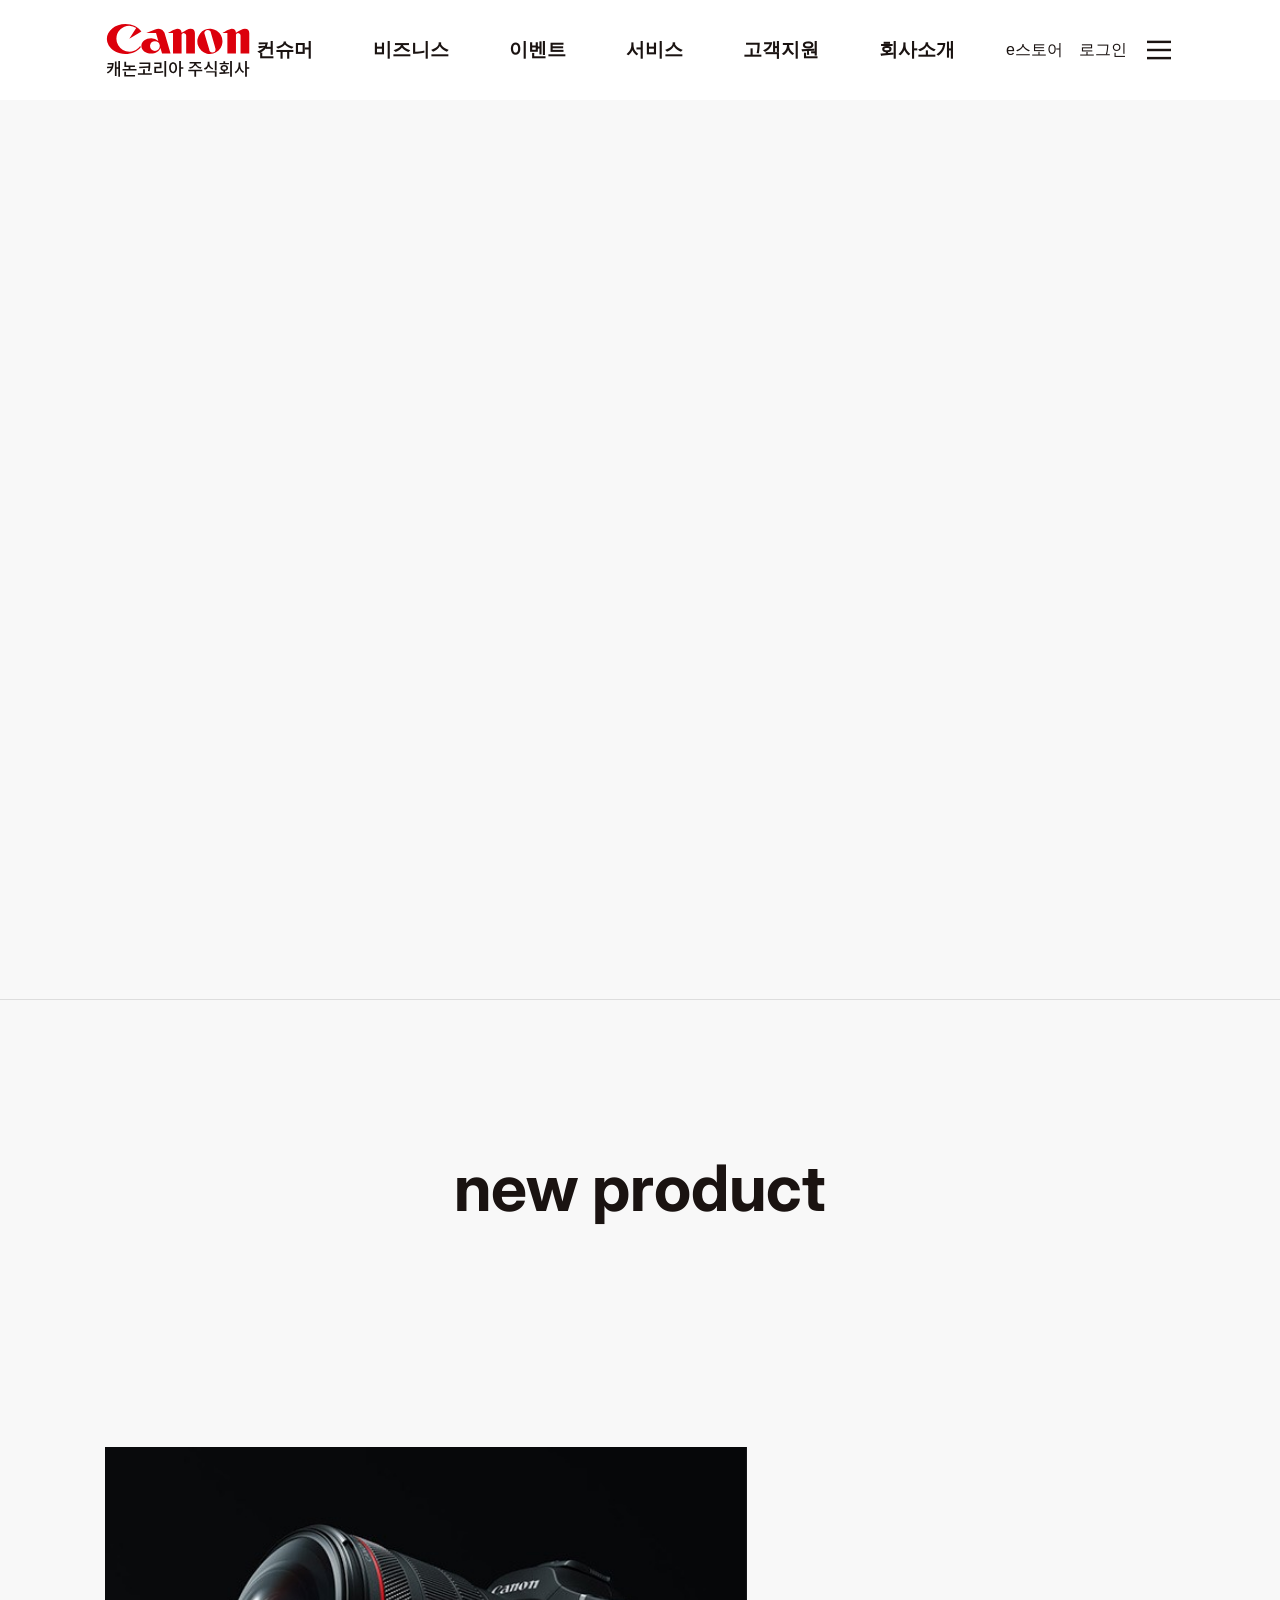
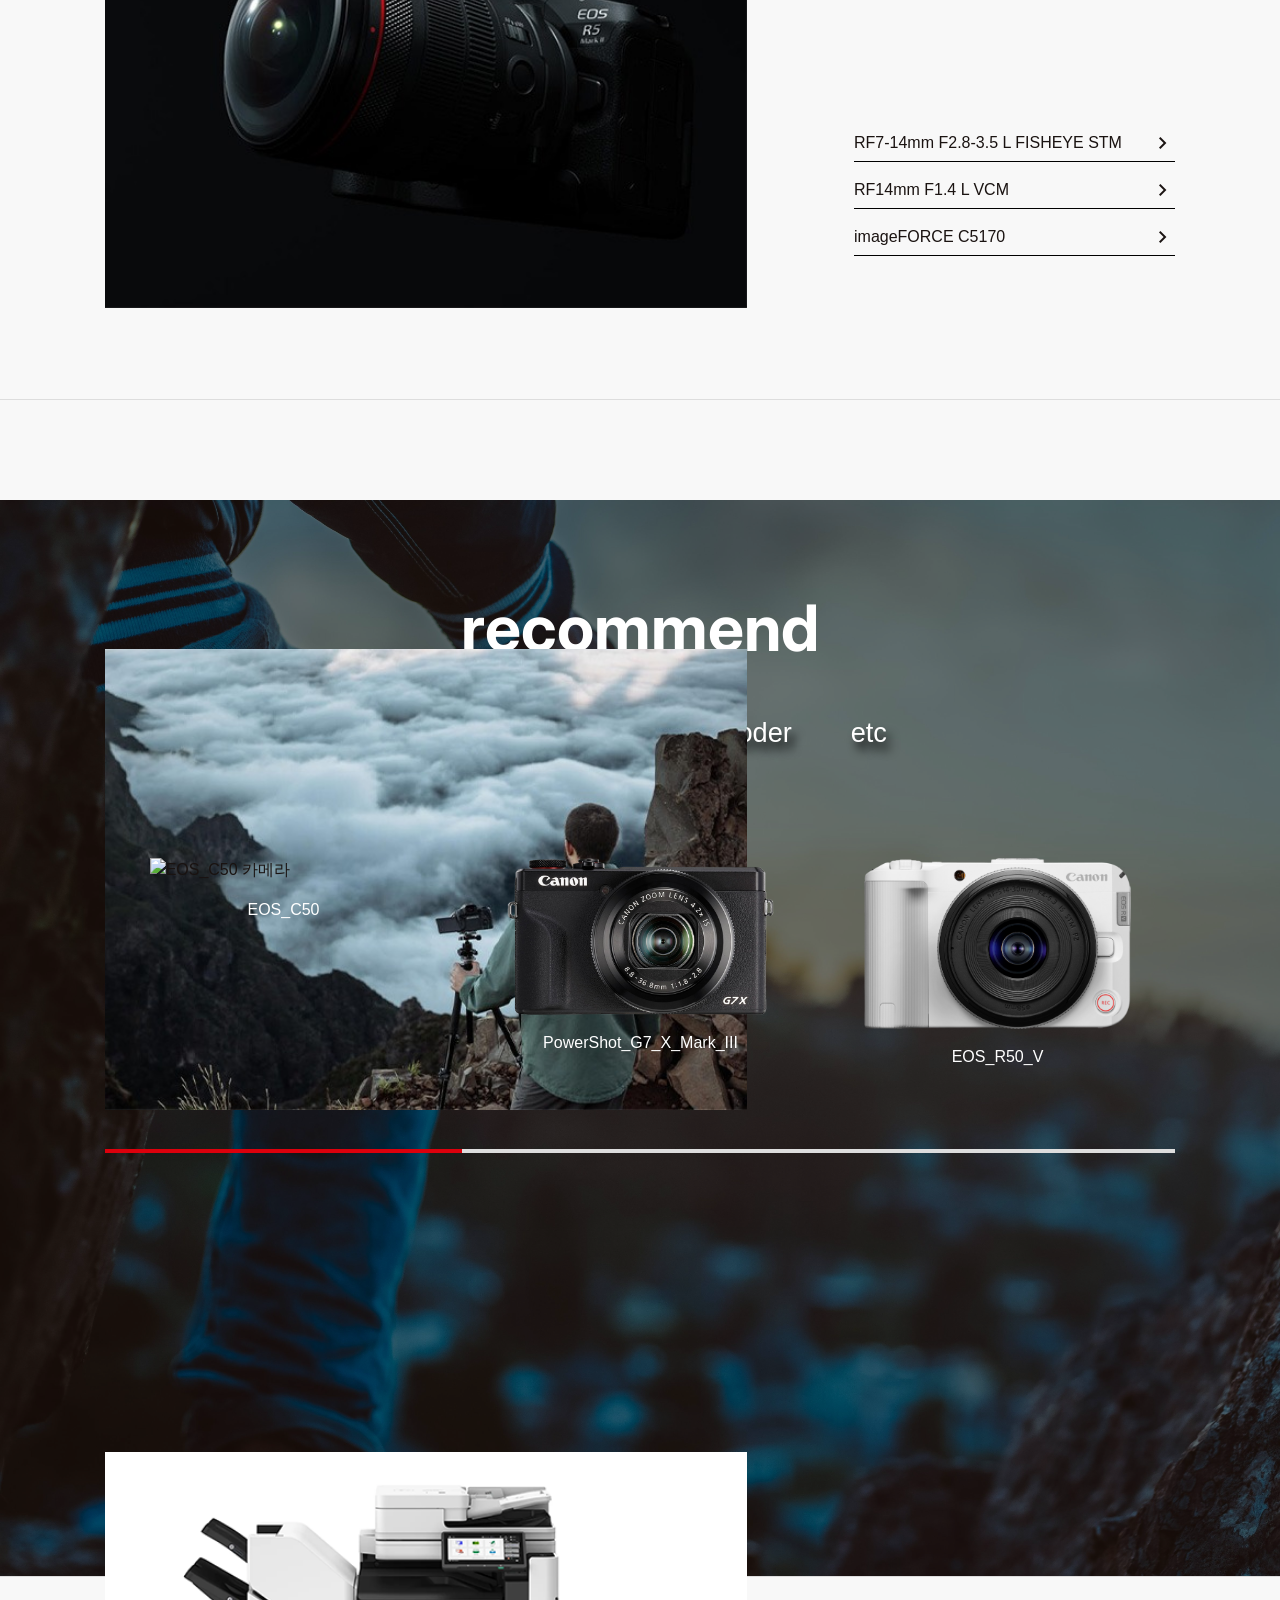
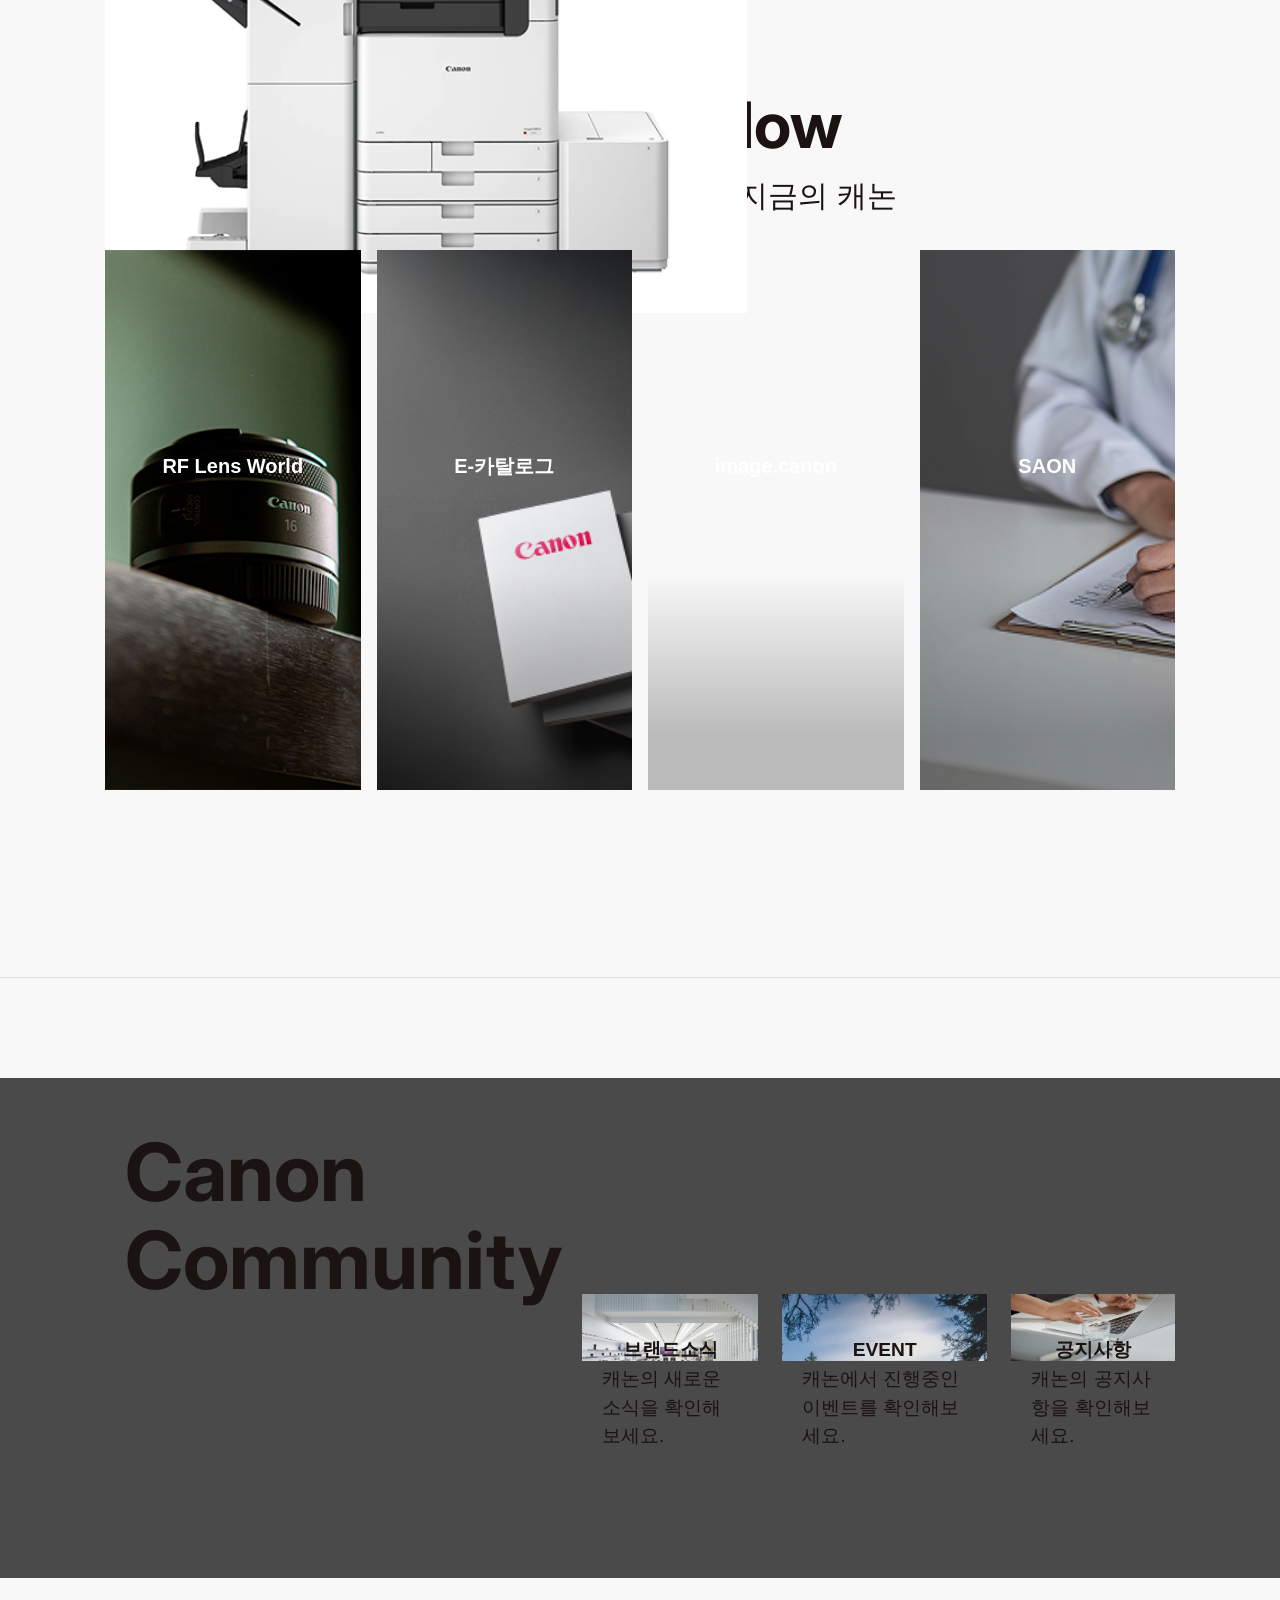
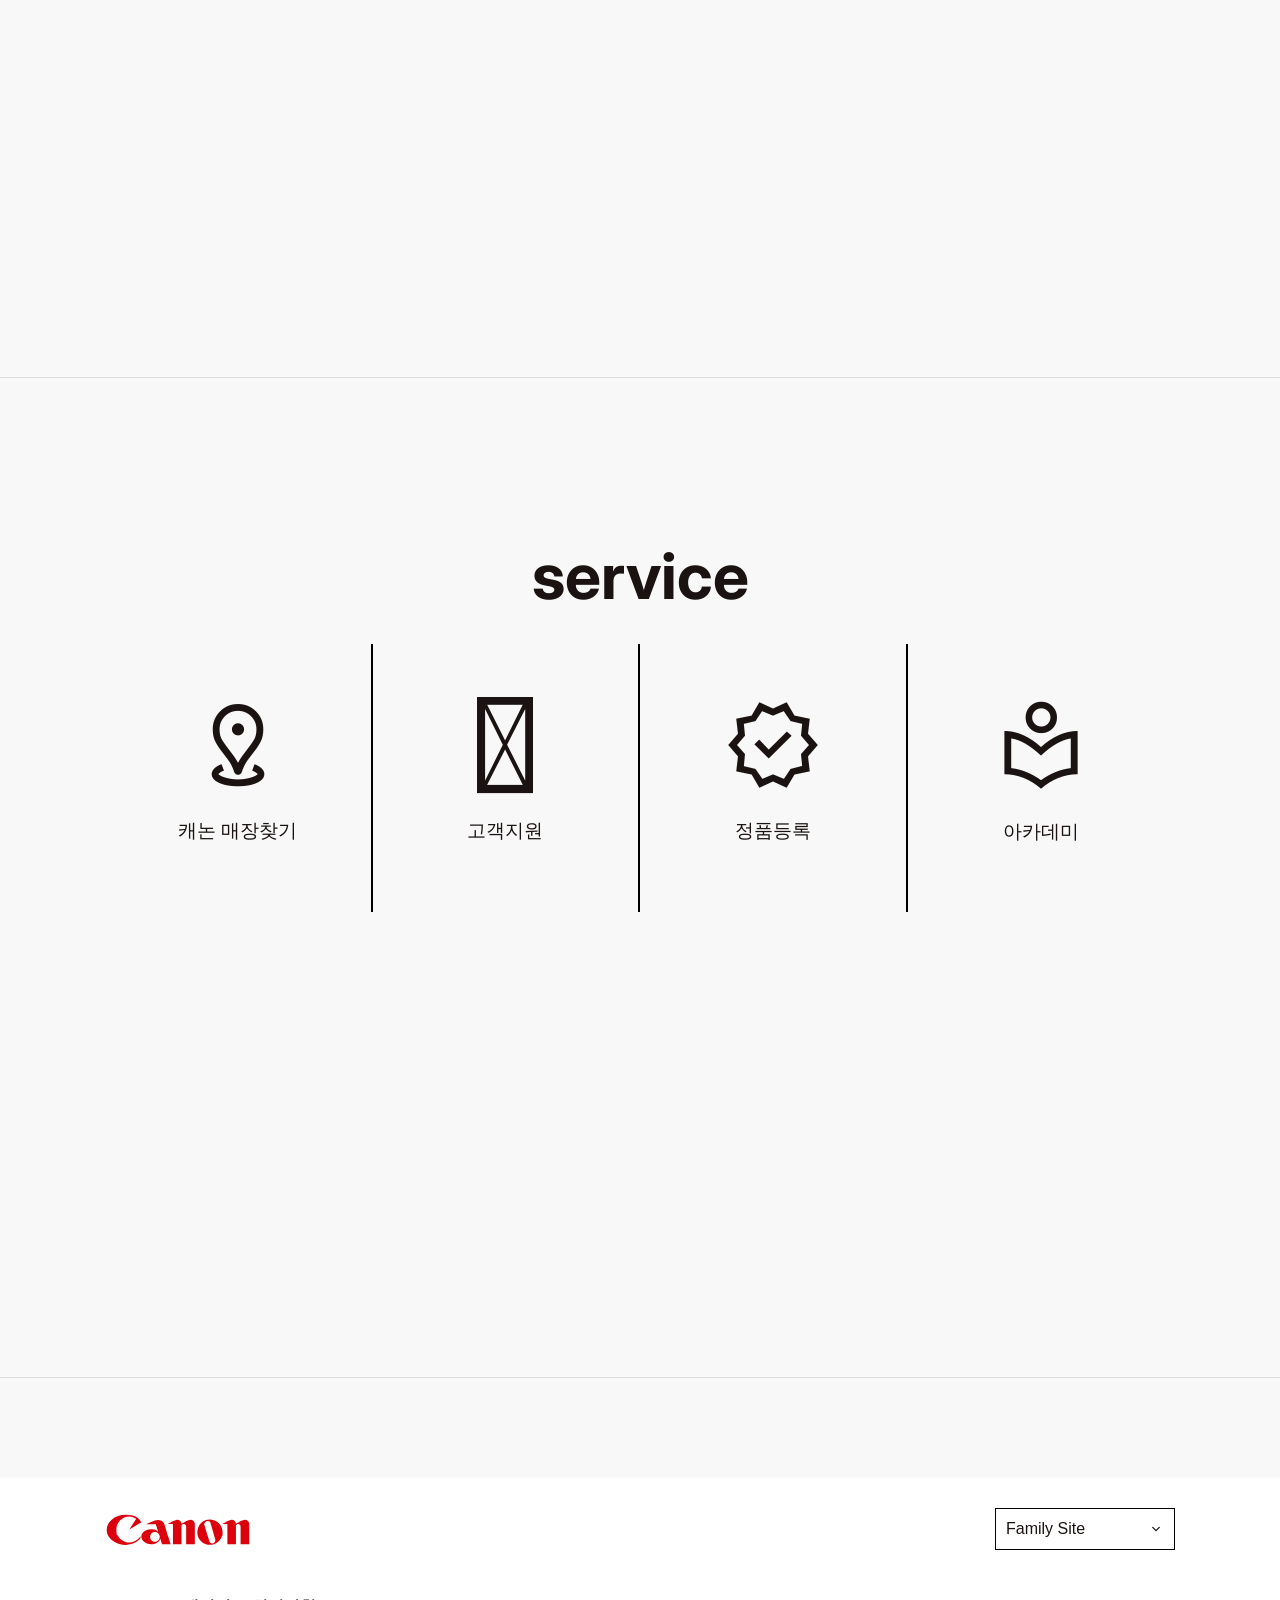
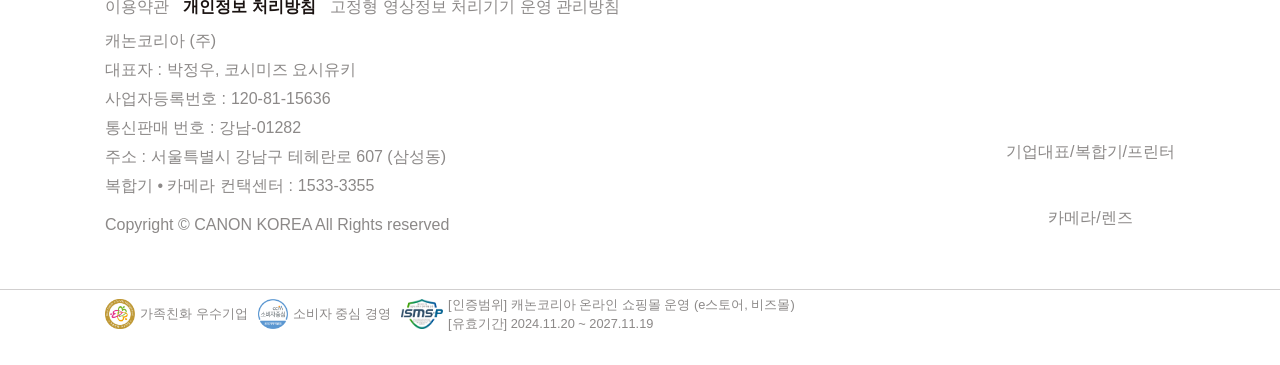
==== commit 0046cb5a: "4/6" ====
--- a/index.html
+++ b/index.html
@@ -235,27 +235,32 @@
             <div class="swiper-wrapper">
               <div class="swiper-slide">
                 <div class="new-img">
-                  <img src="https://swiperjs.com/demos/images/nature-1.jpg" />
+                  <img src="images/camera.jpg" />
                 </div>
+              </div>
+              <div class="swiper-slide">
                 <div class="swiper-slide">
                   <div class="new-img">
-                    <img src="https://swiperjs.com/demos/images/nature-2.jpg" />
+                    <img src="images/lense.jpg" />
                   </div>
                 </div>
+              </div>
+              <div class="swiper-slide">
                 <div class="swiper-slide">
                   <div class="new-img">
-                    <img src="https://swiperjs.com/demos/images/nature-3.jpg" />
+                    <img src="images/print.png" />
                   </div>
                 </div>
               </div>
             </div>
-            <ul class="new-list">
-              <li><a href="#">카메라</a></li>
-              <li><a href="#">렌즈</a></li>
-              <li><a href="#">프린터</a></li>
-            </ul>
-          </div>
-        </div>
+          </div>
+          <ul class="new-list">
+            <li><a href="#">RF7-14mm F2.8-3.5 L FISHEYE STM</a></li>
+            <li><a href="#">RF14mm F1.4 L VCM</a></li>
+            <li><a href="#">imageFORCE C5170</a></li>
+          </ul>
+        </div>
+      </div>
     </section>
 
     <section class="main-section main-section-recommend">
--- a/css/main.css
+++ b/css/main.css
@@ -80,9 +80,6 @@
 }
 
 .new-img {
-  position: absolute;
-  top: 0;
-  left: 0;
   width: 100%;
   padding-top: 75%;
 }
@@ -131,7 +128,7 @@
 .main-section-recommend {}
 
 .recommend-wrap {
-  background: rgba(0, 0, 0, 0.7) url("../images/visual_bgc2.jpg") center left / cover no-repeat;
+  background: rgba(0, 0, 0, 0.5) url("../images/visual_bgc2.jpg") center left / cover no-repeat;
   background-blend-mode: darken;
 
 }
@@ -157,6 +154,7 @@
   margin: 2em 0;
   padding: 0.5em;
   font-size: 1.2em;
+  text-shadow: #000 5px 8px 10px;
 }
 
 .recommend-button.active {
@@ -240,14 +238,13 @@
 }
 
 .item:before {
+  background: linear-gradient(to bottom, rgba(0,0,0,0) 20%, rgba(0,0,0,0.5) 90%);
   content: '';
   position: absolute;
   left: 0;
   top: 0;
   right: 0;
   bottom: 0;
-  background-color: #000;
-  opacity: 0.4;
 }
 
 .item ul {
@@ -283,9 +280,6 @@
   opacity: 1;
 }
 
-.view {
-  /* display: block; */
-}
 
 .view {
   position: absolute;
@@ -353,11 +347,21 @@
 }
 
 .com-list {
+  position: relative;
   background-color: #fff;
   height: calc(100% / 3);
   background-position: top center;
   background-repeat: no-repeat;
   background-size: cover;
+}
+.com-list::before {
+  background: linear-gradient(to bottom, rgba(0,0,0,0.2) 10%, rgba(0,0,0,0) 50%);
+  content: '';
+  position: absolute;
+  left: 0;
+  top: 0;
+  right: 0;
+  bottom: 0;
 }
 
 .brand {
--- a/css/main_rwd.css
+++ b/css/main_rwd.css
@@ -3,6 +3,14 @@
 
 /* 1. mo */
 @media screen and (max-width: 767px) {
+  .new-img {
+    position: absolute;
+    top: 0;
+    left: 0;
+    width: 100%;
+    padding-top: 75%;
+  }
+
   .etc-container {
     height: 100%;
     max-width: 480px;
@@ -33,6 +41,10 @@
     object-position: center center;
 
   }
+
+  /* 신제품영역 */
+
+
 
   /* 제품영역 */
 
@@ -67,9 +79,16 @@
   }
 
   .item {
-
     background-size: 120%;
-
+  }
+
+  .item:before {
+    background: #000;
+    opacity: 0.5;
+  }
+
+  .item ul {
+    top: 42%;
   }
 
   .view {
@@ -146,6 +165,13 @@
 
 /* 3. only tb */
 @media screen and (min-width: 768px) and (max-width: 1279px) {
+  .new-img {
+    position: absolute;
+    top: 0;
+    left: 0;
+    width: 100%;
+    padding-top: 56.25%;
+  }
 
   .etc-container {
     max-width: 870px;
@@ -184,24 +210,26 @@
   }
 
   /* 신제품영역 */
-  .swiper-wrapper {
-    width: 40%;
-  }
+  .swiper {
+    height: calc(100vh - 300px);
+  }
+
+  .swiper-wrapper {}
 
   .new-img img {
-
-    width: 65%;
-
+    width: 60%;
+    height: 100%;
+    object-fit: contain;
   }
 
   .new-list {
     position: absolute;
     right: 0;
-    bottom: 0;
+    bottom: 10px;
     display: flex;
     flex-direction: column;
     width: 30%;
-    font-size: 1.7em;
+    font-size: 1em;
     z-index: 1;
   }
 
@@ -269,26 +297,32 @@
     background-size: cover;
   }
 
+  .etc-item:hover .item:before {
+    background: #000;
+    opacity: 0.5;
+  }
+
   .etc-item:hover .item>ul {
     border-bottom: none;
     color: #fff;
     top: 45%;
   }
 
+
   .view {
     display: none;
-    padding: 5px 5px 5px 15px;
-    width: 130px;
-    right: 50%;
-    bottom: 22%;
+    /* width: 130px; */
+    /* bottom: 50%; */
     font-size: 1em;
-  }
-  .etc-item:last-child .view {
-    bottom: 30%; 
+    transform: translate(50%, 50%);
   }
 
   .item {
     background-size: cover;
+  }
+
+  .item:before {
+    background: linear-gradient(to bottom, rgba(0, 0, 0, 0) 60%, rgba(0, 0, 0, 0.5) 90%);
   }
 
   .item>ul {
@@ -302,6 +336,11 @@
     border-bottom: none;
   }
 
+  .etc-item:nth-child(1)>.item:hover ul,
+  .etc-item:nth-child(2)>.item:hover ul {
+    padding-bottom: 40px;
+  }
+
   .item ul {
 
     top: 40%;
@@ -309,7 +348,7 @@
   }
 
   .text {
-    font-size: 32px;
+    font-size: 24px;
     font-weight: 500;
     white-space: wrap;
     word-break: keep-all;
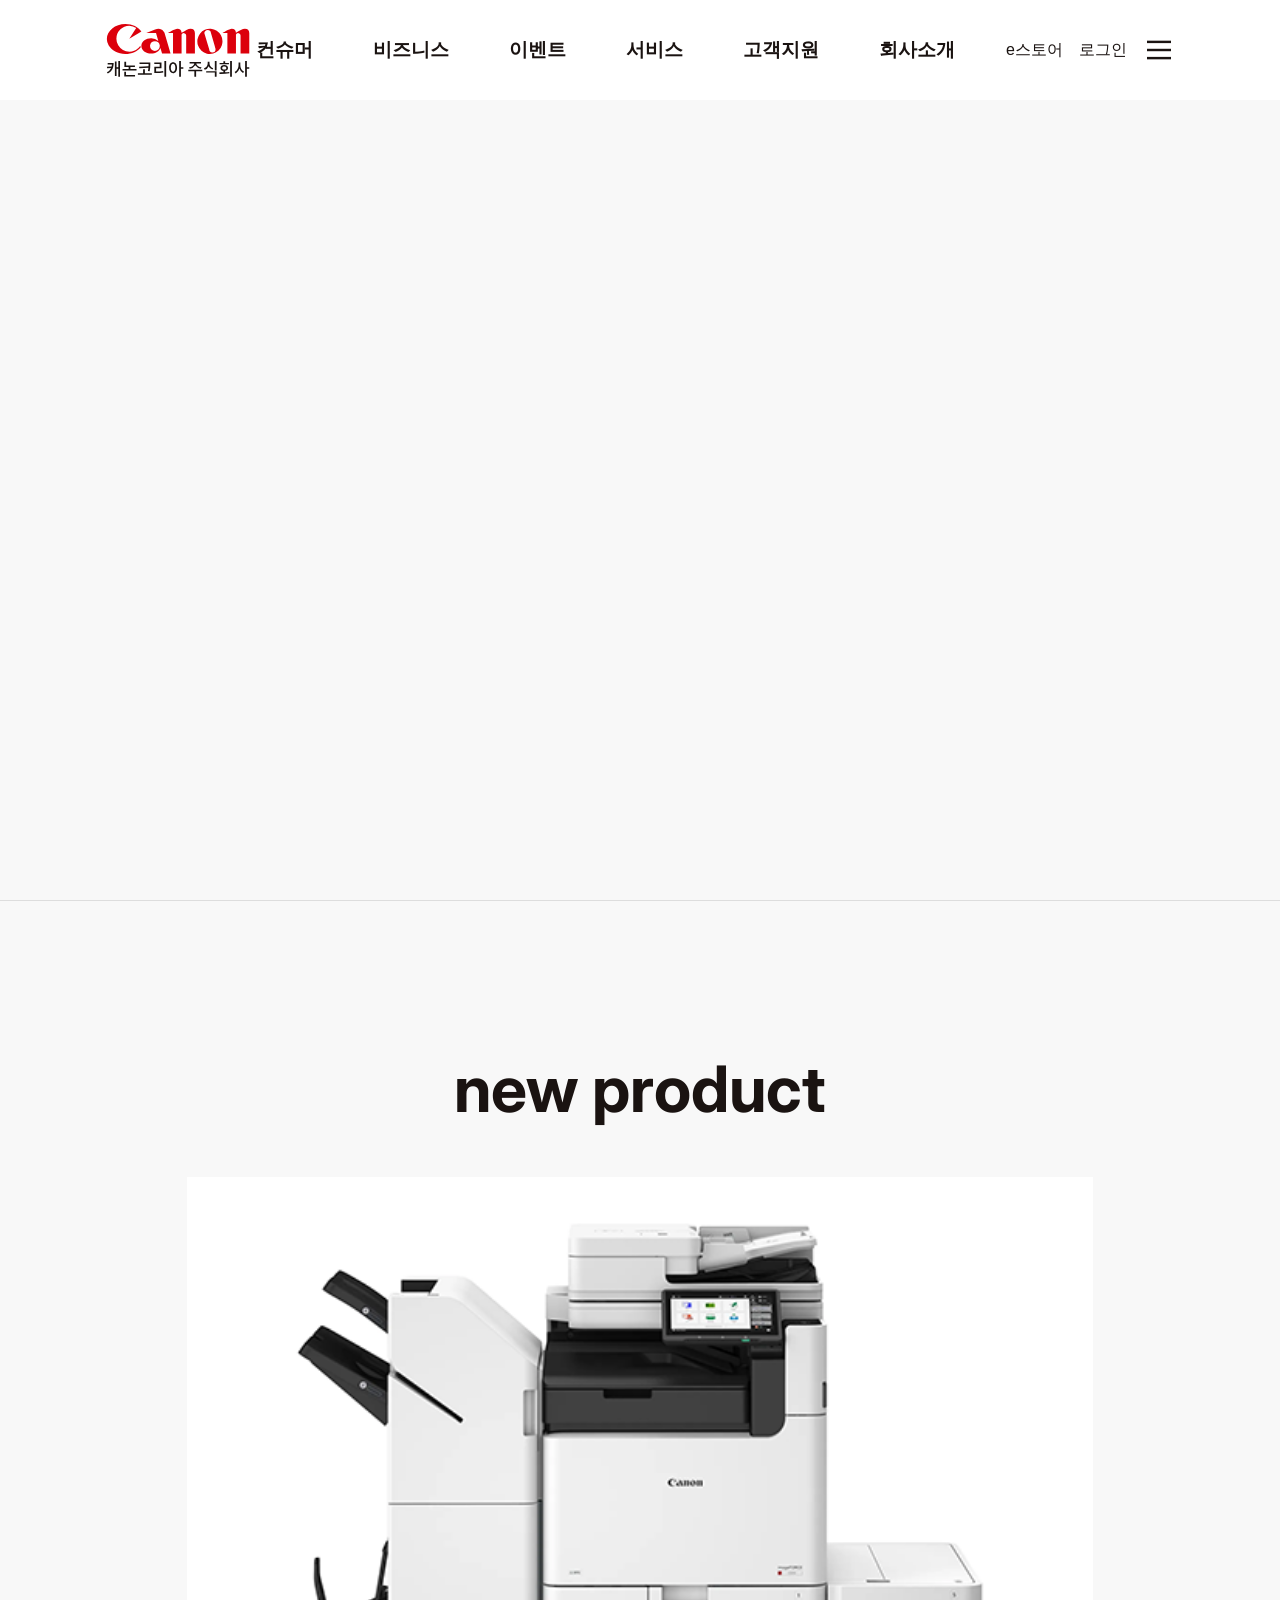
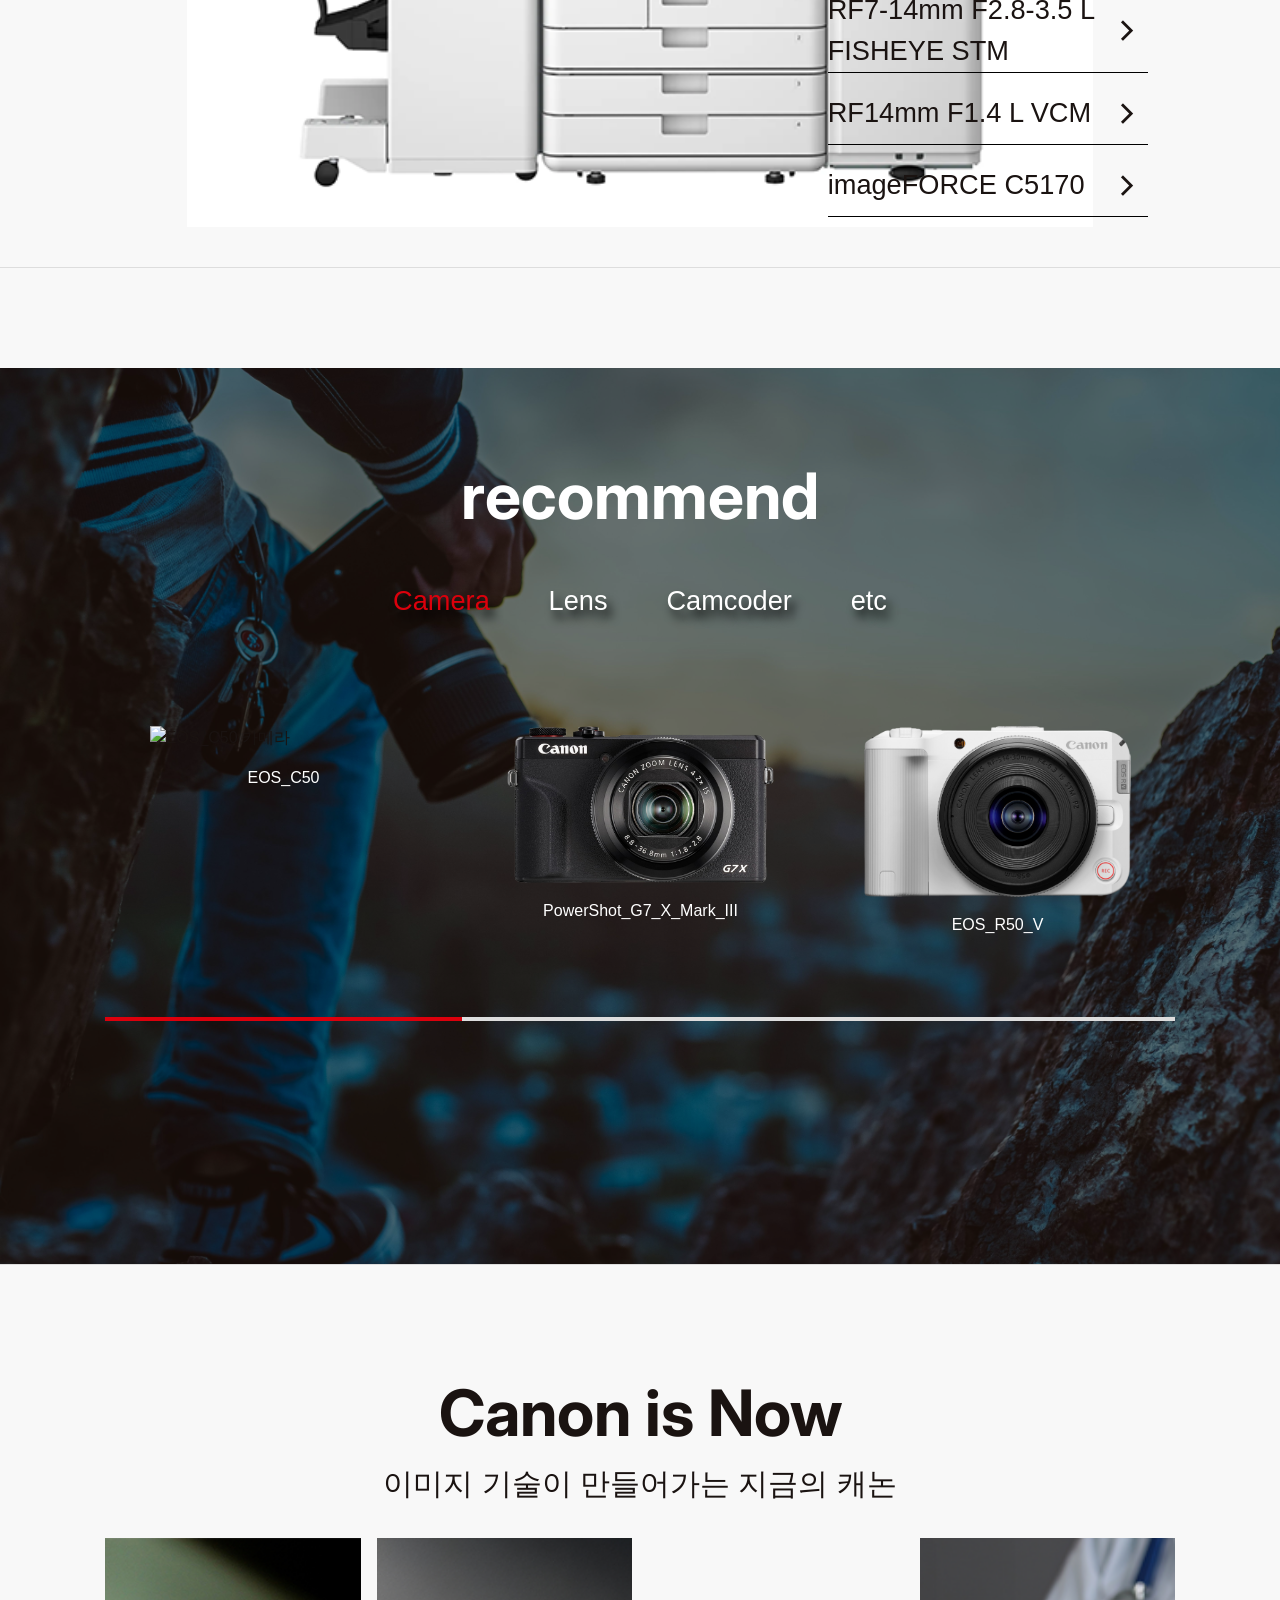
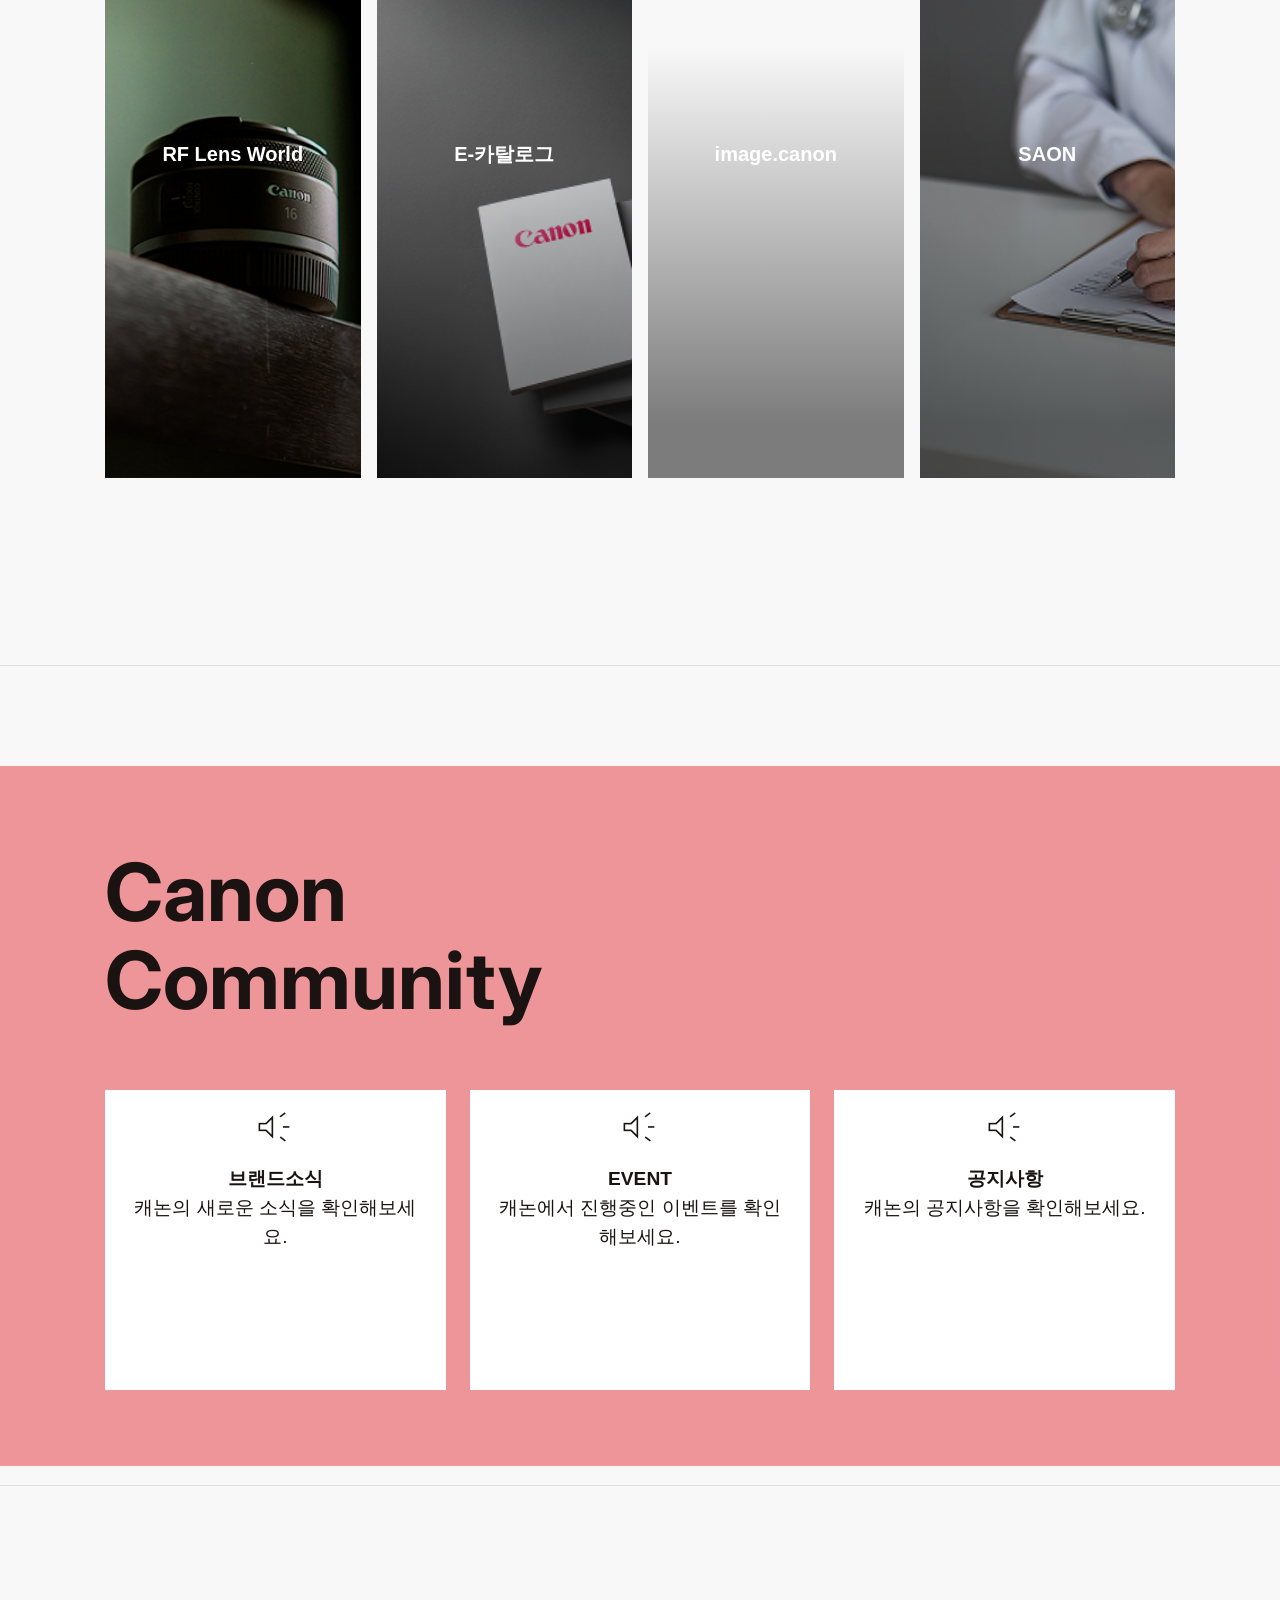
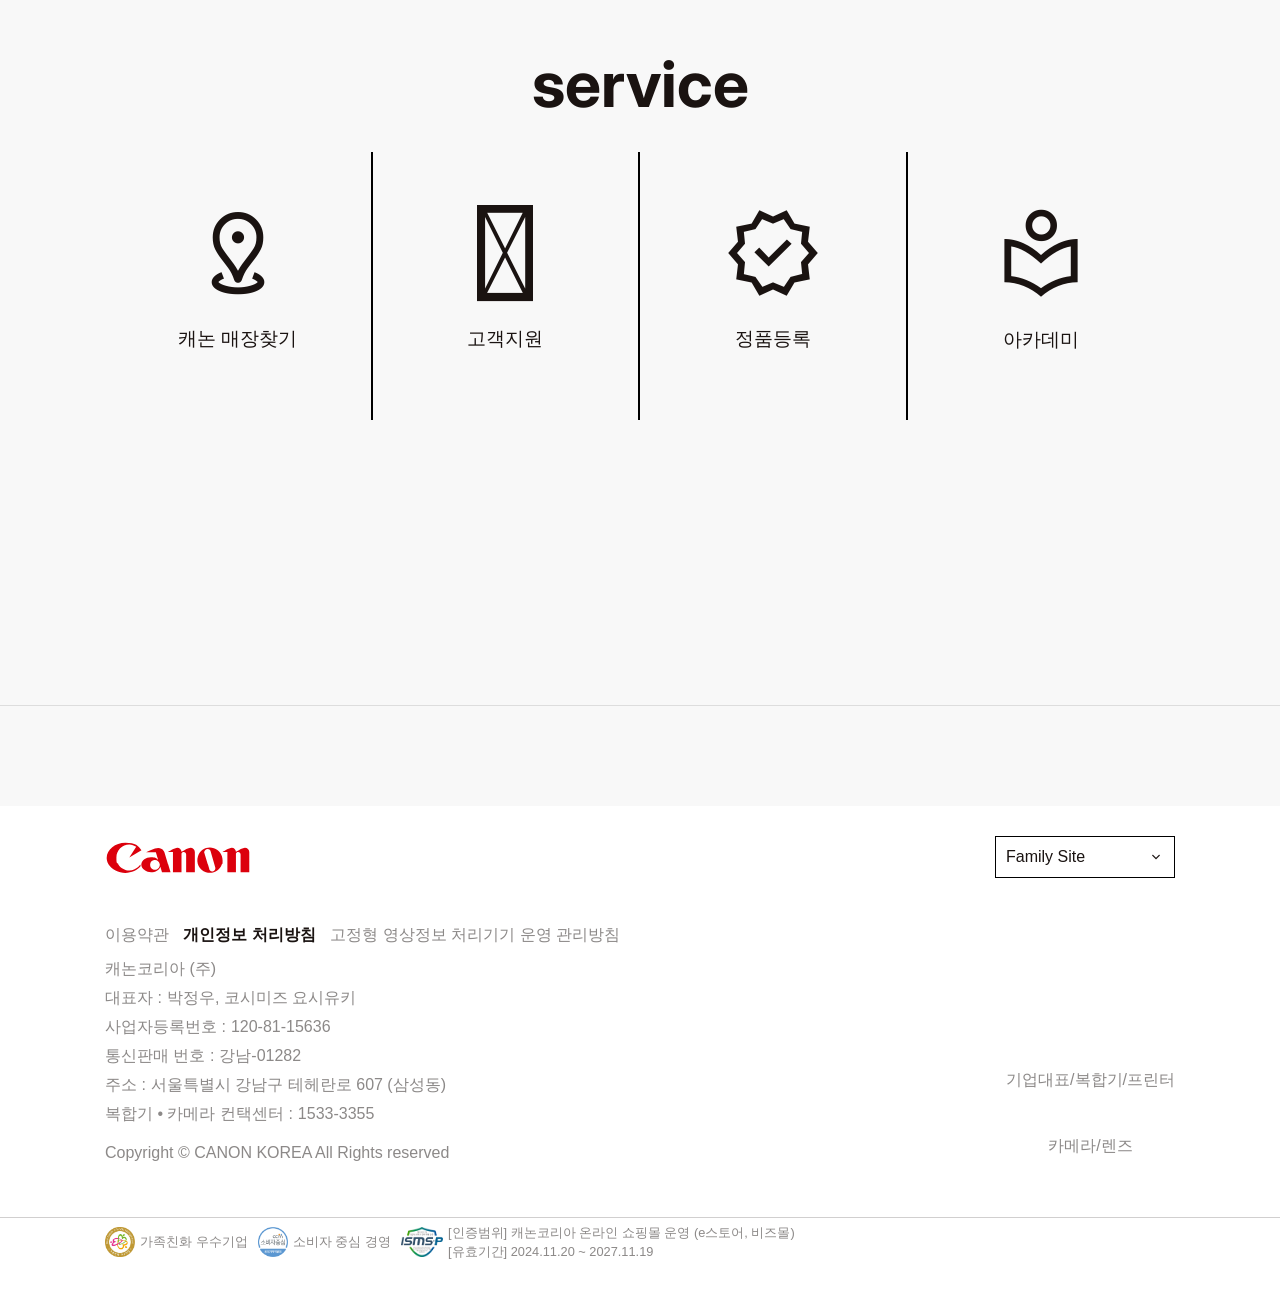
==== commit c8a22fc7: "4/16" ====
--- a/index.html
+++ b/index.html
@@ -231,7 +231,7 @@
       <div class="new-wrap wrap">
         <h2>new product</h2>
         <div class="main-container new-container">
-          <div class="swiper mySwiper">
+          <div class="swiper myswiper">
             <div class="swiper-wrapper">
               <div class="swiper-slide">
                 <div class="new-img">
--- a/css/main.css
+++ b/css/main.css
@@ -7,7 +7,7 @@
 }
 
 .main-section {
-  min-height: 100vh;
+  min-height: 80vh;
   border-bottom: 1px solid #ddd;
   margin-bottom: 100px;
 }
@@ -62,21 +62,21 @@
   position: relative;
 }
 
-.swiper {
-  width: 100%;
-  height: 100vh;
+.myswiper {
+  width: 100%;
+  height: 400px;
 }
 
 .swiper-wrapper {
-  position: relative;
-  width: 100%;
+  /* position: relative;
+  width: 100%; */
 }
 
 .swiper-slide {
-  background-position: center;
+  /* background-position: center;
   background-size: cover;
   width: 100%;
-  position: relative;
+  position: relative; */
 }
 
 .new-img {
@@ -91,16 +91,16 @@
   width: 100%;
   height: 100%;
   display: block;
+  object-fit: contain;
+  object-position: center center;
 }
 
 .new-list {
-  position: absolute;
-  right: 0;
-  bottom: 0;
   display: flex;
   flex-direction: column;
-  width: 30%;
-  font-size: 1.7em;
+  width: 90%;
+  margin: auto;
+  font-size: 1em;
   z-index: 1;
 }
 
@@ -141,7 +141,7 @@
 .recommend-wrap {}
 
 .recommend-container {
-  height: 100vh;
+  height: 720px;
   width: 100%;
 }
 
@@ -355,7 +355,7 @@
   background-size: cover;
 }
 .com-list::before {
-  background: linear-gradient(to bottom, rgba(0,0,0,0.2) 10%, rgba(0,0,0,0) 50%);
+  /* background: linear-gradient(to bottom, rgba(0,0,0,0.2) 10%, rgba(0,0,0,0) 50%); */
   content: '';
   position: absolute;
   left: 0;
--- a/css/main_rwd.css
+++ b/css/main_rwd.css
@@ -82,10 +82,6 @@
     background-size: 120%;
   }
 
-  .item:before {
-    background: #000;
-    opacity: 0.5;
-  }
 
   .item ul {
     top: 42%;
@@ -210,27 +206,30 @@
   }
 
   /* 신제품영역 */
-  .swiper {
-    height: calc(100vh - 300px);
-  }
-
-  .swiper-wrapper {}
+ .myswiper{
+    height: 650px;
+    width: 60%;
+    margin-left: 0;
+  }
+  .swiper-wrapper {
+  }
 
   .new-img img {
-    width: 60%;
-    height: 100%;
-    object-fit: contain;
+
   }
 
   .new-list {
     position: absolute;
     right: 0;
-    bottom: 10px;
+    bottom: 0;
     display: flex;
     flex-direction: column;
-    width: 30%;
-    font-size: 1em;
+    width: 35%;
+    font-size: 1.7em;
     z-index: 1;
+  }
+  .new-list li {
+    padding: 0 1em;
   }
 
 
@@ -297,32 +296,26 @@
     background-size: cover;
   }
 
-  .etc-item:hover .item:before {
-    background: #000;
-    opacity: 0.5;
-  }
-
   .etc-item:hover .item>ul {
     border-bottom: none;
     color: #fff;
-    top: 45%;
-  }
-
+    top: 40%;
+  }
 
   .view {
     display: none;
-    /* width: 130px; */
-    /* bottom: 50%; */
+    padding: 5px 5px 5px 15px;
+    width: 130px;
+    right: 50%;
+    bottom: 25%;
     font-size: 1em;
-    transform: translate(50%, 50%);
+  }
+  .etc-item:last-child .view {
+    bottom: 30%; 
   }
 
   .item {
     background-size: cover;
-  }
-
-  .item:before {
-    background: linear-gradient(to bottom, rgba(0, 0, 0, 0) 60%, rgba(0, 0, 0, 0.5) 90%);
   }
 
   .item>ul {
@@ -336,11 +329,6 @@
     border-bottom: none;
   }
 
-  .etc-item:nth-child(1)>.item:hover ul,
-  .etc-item:nth-child(2)>.item:hover ul {
-    padding-bottom: 40px;
-  }
-
   .item ul {
 
     top: 40%;
@@ -348,63 +336,96 @@
   }
 
   .text {
-    font-size: 24px;
+    font-size: 32px;
     font-weight: 500;
     white-space: wrap;
     word-break: keep-all;
   }
 
-  .service-item a ul:before {
-    font-size: 5em;
-    height: inherit;
-
-  }
-
+
+  /* 커뮤니티 영역 */
   .community-wrap {
-    display: flex;
-    justify-content: space-between;
-    height: 500px;
-    background-color: rgba(0, 0, 0, 0.7);
-  }
-
+    height: 700px;
+    padding-top: 2em;
+    background-color: rgba(220, 0, 12, 0.4);
+  }
+  
   .community-wrap>h2 {
-    padding-top: 50px;
+    padding: 50px 0;
     font-size: 80px;
     text-align: left;
-    width: 50%;
+    width: 35%;
     line-height: 1.1;
   }
-
+  .community-container {
+    height: auto;
+  }
+  
   .community {
     display: flex;
     gap: 1.5em;
-    transform: translateY(100%);
-    height: 200px;
-  }
-
+    justify-content: flex-end;
+    height: 300px;
+  }
+  
   .com-list {
-    height: calc(100% / 3);
+    position: relative;
+    height: 100%;
+    max-width: 350px;
+    flex: 1;
+  }
+  .com-list:before {
+    content: '';
+    position: absolute;
+    left: 0;
+    top: 0;
+    width: 100%;
+    height: 100%;
     background-color: #fff;
   }
-
-  .com-title {
+  .com-list:hover:before {
+    opacity: 0;
+  }
+  .com-list:hover .com-btn:before {
+    content: '';
+    display: none;
+  }
+  
+  
+  .com-btn {
+    position: relative;
     display: flex;
     flex-direction: column;
-    padding: 10px 20px;
-  }
-
-  .com-title:before {
+    padding: 0px 20px;
+    text-align: center;
+    z-index: 3;
+  }
+  
+  .com-btn:before {
+    position: relative;
+    display: block;
     content: '\e98e';
     font-family: var(--google-icon);
     font-size: 50px;
     font-weight: 200;
     text-align: left;
-  }
-
-  .com-btn dt {
-    font-size: 1.2em;
-    font-weight: 600;
-  }
+    z-index: 3;
+  }
+.com-btn {
+  padding-top: 0;
+}
+
+.com-btn dt {
+  font-size: 1.2em;
+  font-weight: 600;
+}
+
+/* 서비스영역 */
+.service-item a ul:before {
+  font-size: 5em;
+  height: inherit;
+
+}
 }
 
 /* 5. laptop 1921~ */
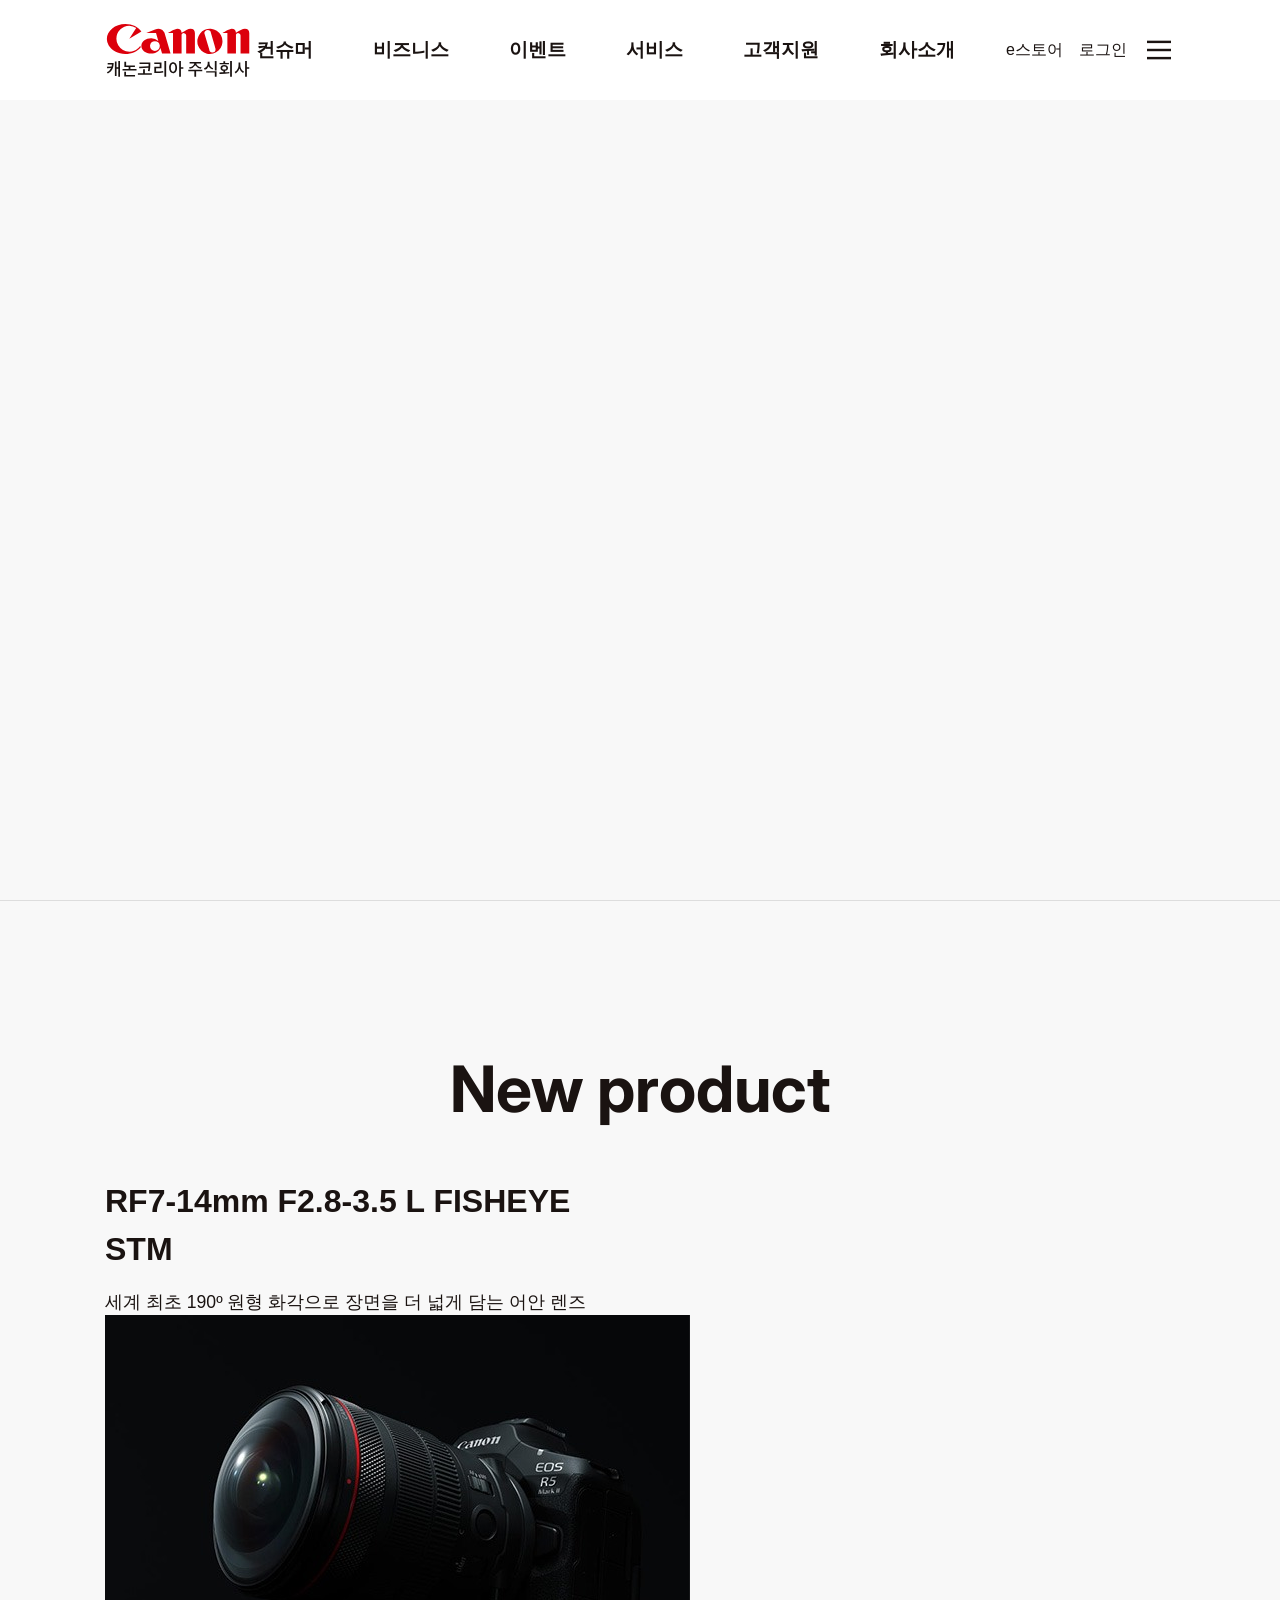
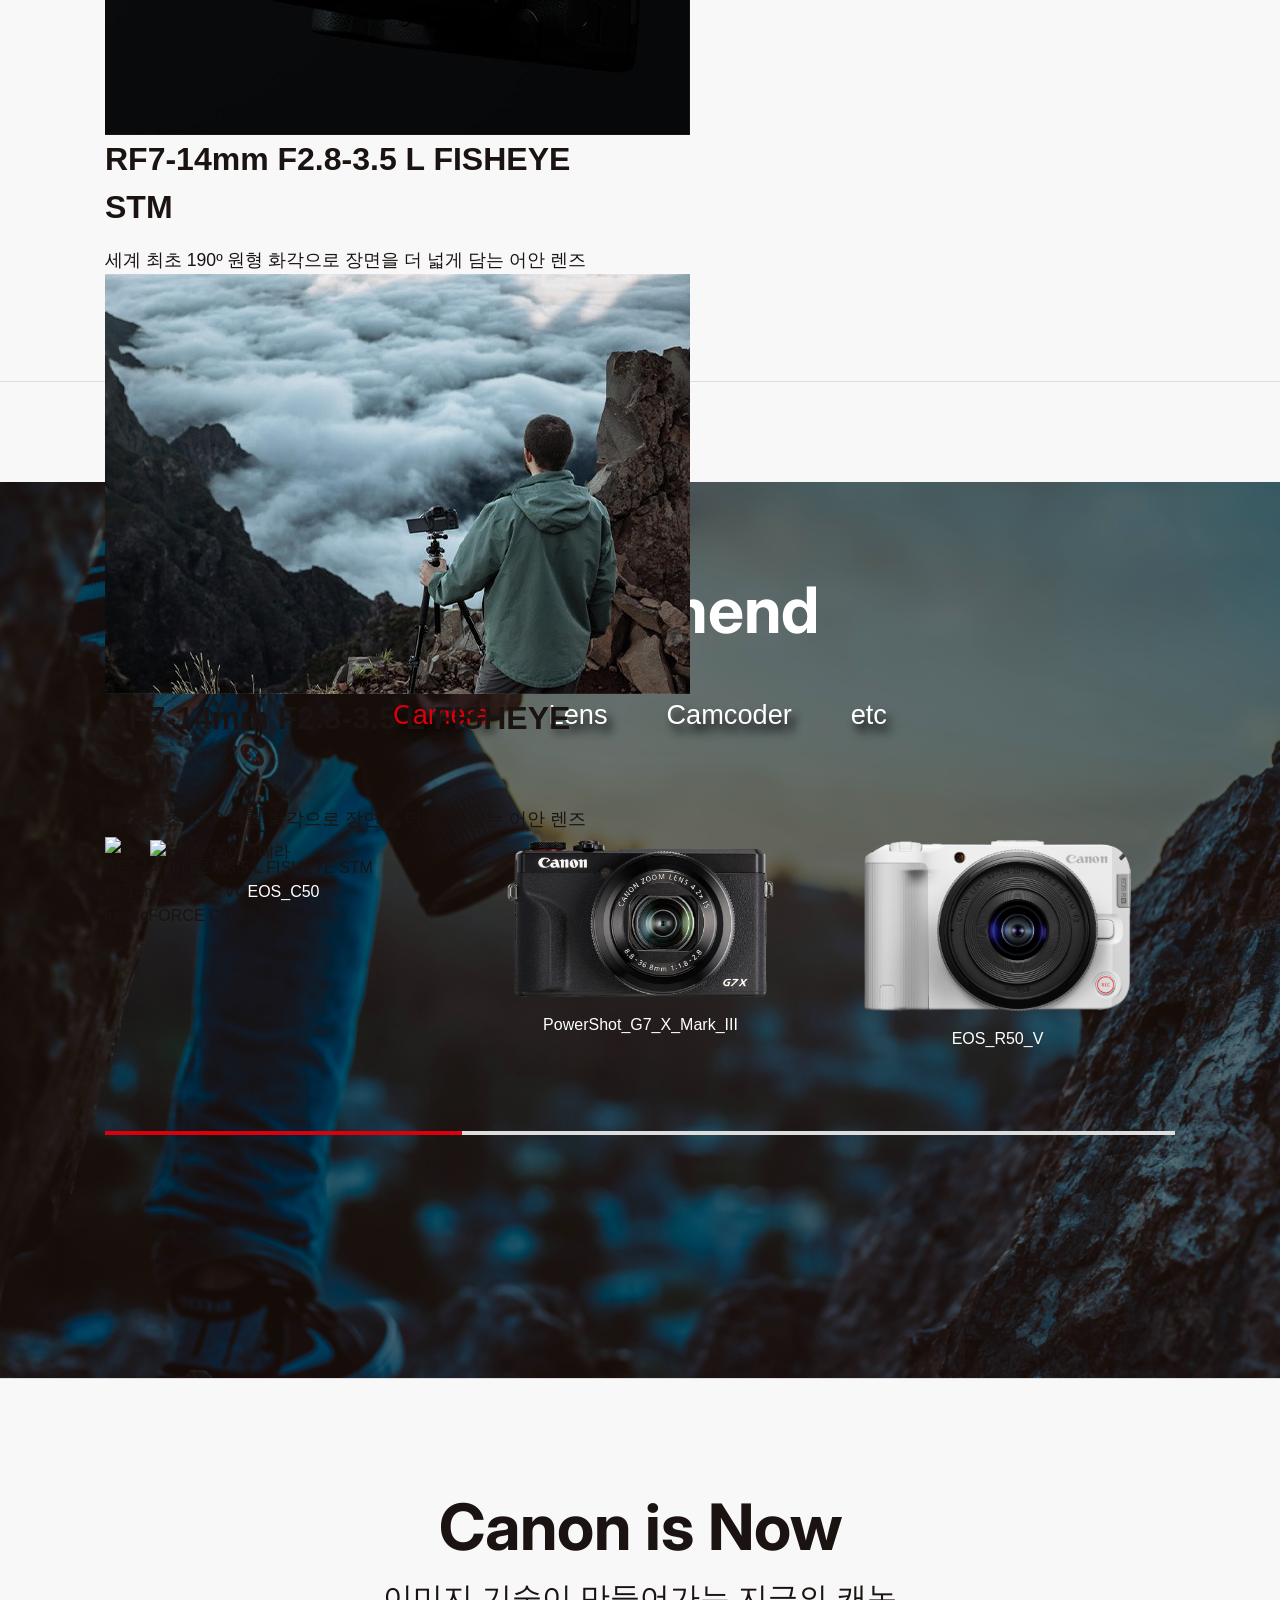
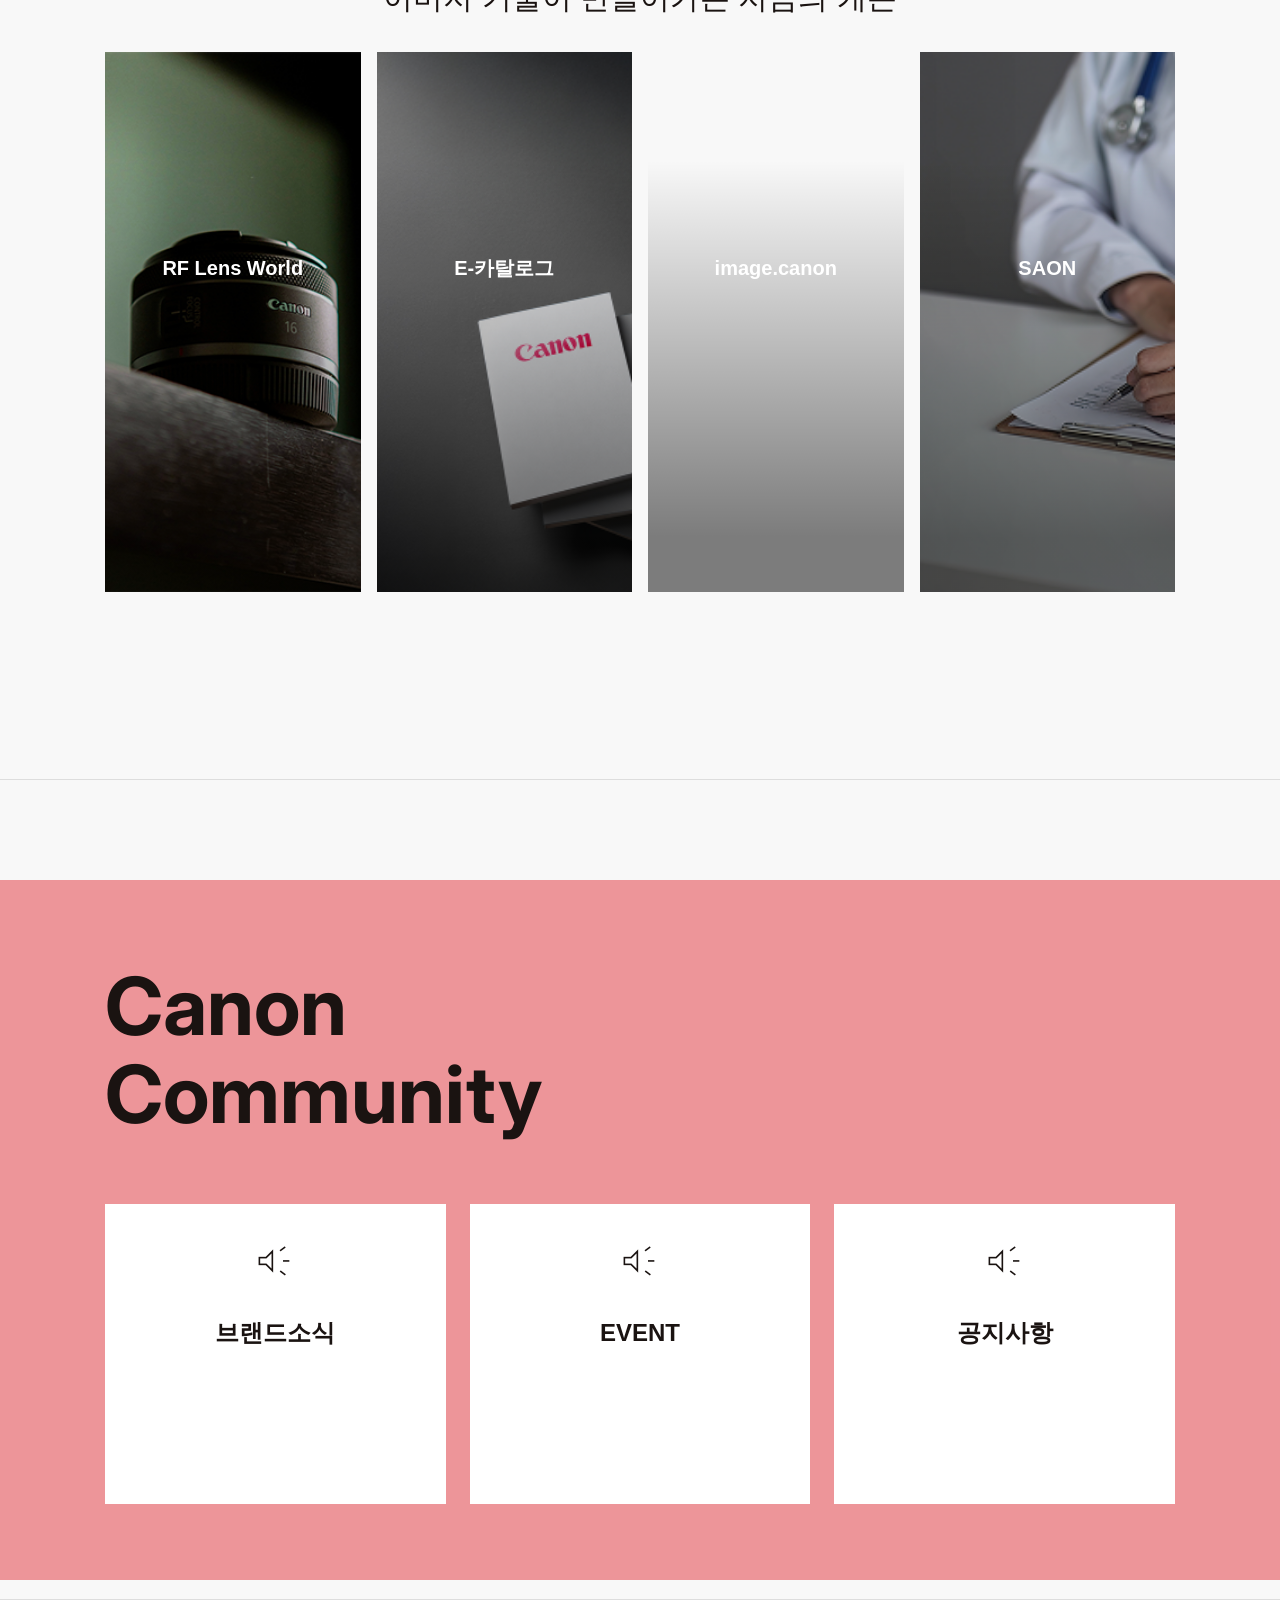
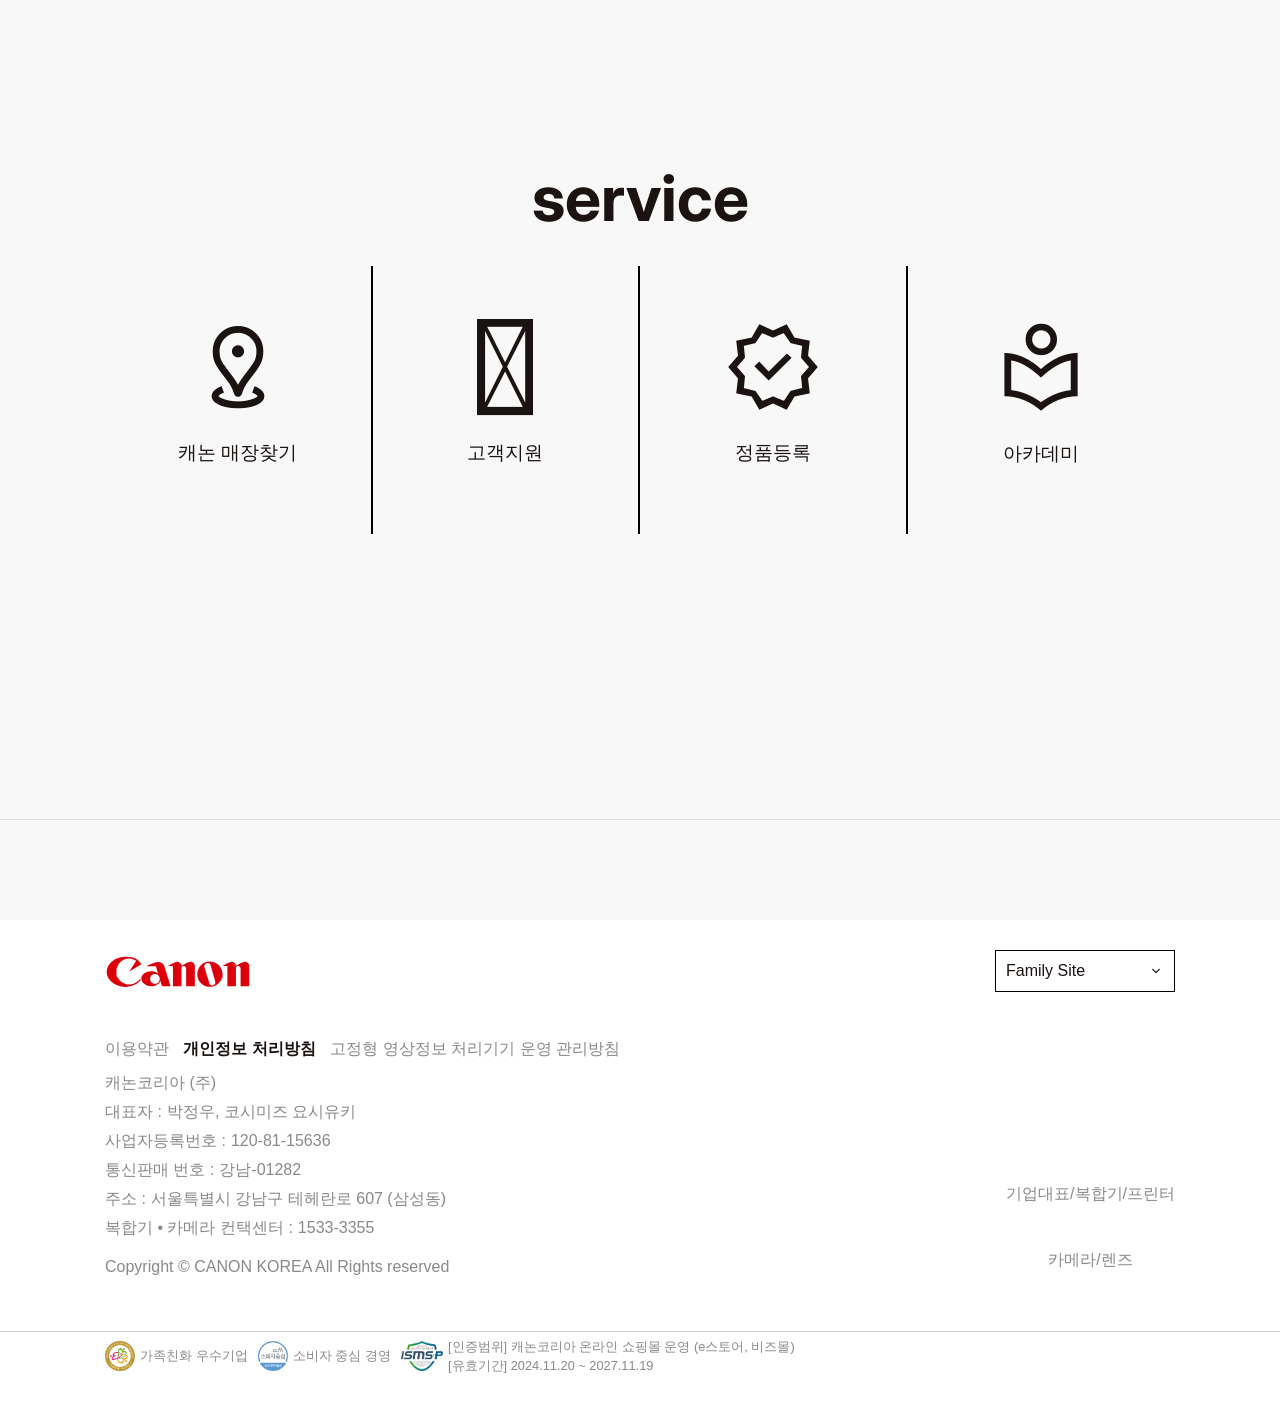
==== commit 89a3c5d4: "5/1" ====
--- a/index.html
+++ b/index.html
@@ -23,14 +23,13 @@
 </head>
 
 <body>
-  <!-- sementic tag(의미적인 /header, footer, nav, section(반드시 제목이 있어야 함), article) -->
   <header id="canon-hd">
     <div class="hd-container wrap">
       <h1 class="logo"><a href="index.html"><img src="images/logo.svg" alt="캐논로고"></a></h1>
       <nav id="canon-gnb">
         <ol class="canon-gnb">
           <li class="depth1">
-            <a href="#">컨슈머</a>
+            <a href="product.html">컨슈머</a>
             <div class="depth2-container wrap sub1">
               <ul class="depth2">
                 <li>
@@ -229,36 +228,44 @@
 
     <section class="main-section main-section-new">
       <div class="new-wrap wrap">
-        <h2>new product</h2>
+        <h2>New product</h2>
         <div class="main-container new-container">
           <div class="swiper myswiper">
-            <div class="swiper-wrapper">
-              <div class="swiper-slide">
+            <dl class="swiper-wrapper new-items">
+              <div class="swiper-slide new-item-list">
+                <div>
+                  <dt class="new-title">RF7-14mm F2.8-3.5 L FISHEYE STM</dt>
+                  <dd class="new-content">세계 최초 190º 원형 화각으로 장면을 더 넓게 담는 어안 렌즈</dd>
+                </div>
                 <div class="new-img">
                   <img src="images/camera.jpg" />
                 </div>
               </div>
-              <div class="swiper-slide">
-                <div class="swiper-slide">
-                  <div class="new-img">
-                    <img src="images/lense.jpg" />
-                  </div>
+              <div class="swiper-slide new-item-list">
+                <div>
+                  <dt class="new-title">RF7-14mm F2.8-3.5 L FISHEYE STM</dt>
+                  <dd class="new-content">세계 최초 190º 원형 화각으로 장면을 더 넓게 담는 어안 렌즈</dd>
+                </div>
+                <div class="new-img">
+                  <img src="images/lense.jpg" />
                 </div>
               </div>
-              <div class="swiper-slide">
-                <div class="swiper-slide">
-                  <div class="new-img">
-                    <img src="images/print.png" />
-                  </div>
+              <div class="swiper-slide new-item-list">
+                <div>
+                  <dt class="new-title">RF7-14mm F2.8-3.5 L FISHEYE STM</dt>
+                  <dd class="new-content">세계 최초 190º 원형 화각으로 장면을 더 넓게 담는 어안 렌즈</dd>
+                </div>
+                <div class="new-img">
+                  <img src="images/print.jpg" />
                 </div>
               </div>
-            </div>
-          </div>
-          <ul class="new-list">
-            <li><a href="#">RF7-14mm F2.8-3.5 L FISHEYE STM</a></li>
-            <li><a href="#">RF14mm F1.4 L VCM</a></li>
-            <li><a href="#">imageFORCE C5170</a></li>
-          </ul>
+            </dl>
+            <ul class="new-pagination">
+              <li><a href="#">RF7-14mm F2.8-3.5 L FISHEYE STM</a></li>
+              <li><a href="#">RF14mm F1.4 L VCM</a></li>
+              <li><a href="#">imageFORCE C5170</a></li>
+            </ul>
+          </div>
         </div>
       </div>
     </section>
--- a/css/main.css
+++ b/css/main.css
@@ -13,7 +13,7 @@
 }
 
 .main-section h2 {
-  font-size: 40px;
+  font-size: 48px;
   text-align: center;
   font-family: var(--secondary-font);
   color: var(--primary-color);
@@ -52,7 +52,9 @@
   padding: var(--spacing-m) 0;
 }
 
-.new-wrap {}
+.new-wrap {
+  height: 100vh;
+}
 
 .new-wrap h2 {
   padding-bottom: 40px;
@@ -60,37 +62,42 @@
 
 .new-container {
   position: relative;
+  height: 100%;
 }
 
 .myswiper {
   width: 100%;
-  height: 400px;
-}
-
-.swiper-wrapper {
-  /* position: relative;
-  width: 100%; */
-}
-
-.swiper-slide {
-  /* background-position: center;
-  background-size: cover;
-  width: 100%;
-  position: relative; */
+  height: 100%;
+}
+
+.new-items {}
+.new-item-list{
+}
+.new-item-list div {
+  width: 80%;
+}
+.new-title {
+  font-size: 2em;
+font-weight: 700;
+padding-bottom: 0.5em;
+}
+.new-content {
+  font-size: 1.1em;
 }
 
 .new-img {
   width: 100%;
-  padding-top: 75%;
+  height: 100%;
+  /* padding-top: 75%; */
 }
 
 .new-img img {
-  position: absolute;
+  /* position: absolute;
   top: 0;
   left: 0;
   width: 100%;
   height: 100%;
-  display: block;
+  display: block; */
   object-fit: contain;
   object-position: center center;
 }
--- a/css/main_rwd.css
+++ b/css/main_rwd.css
@@ -36,11 +36,7 @@
     /* 4:3 비율 박스 */
   }
 
-  .hero-video {
-
-    object-position: center center;
-
-  }
+  .hero-video {}
 
   /* 신제품영역 */
 
@@ -202,21 +198,18 @@
 
   .hero-video {
     position: static;
-    /* position 원래대로 돌려 놓음 */
   }
 
   /* 신제품영역 */
- .myswiper{
+  .myswiper {
     height: 650px;
     width: 60%;
     margin-left: 0;
   }
-  .swiper-wrapper {
-  }
-
-  .new-img img {
-
-  }
+
+  .swiper-wrapper {}
+
+  .new-img img {}
 
   .new-list {
     position: absolute;
@@ -228,6 +221,7 @@
     font-size: 1.7em;
     z-index: 1;
   }
+
   .new-list li {
     padding: 0 1em;
   }
@@ -310,8 +304,9 @@
     bottom: 25%;
     font-size: 1em;
   }
+
   .etc-item:last-child .view {
-    bottom: 30%; 
+    bottom: 30%;
   }
 
   .item {
@@ -349,7 +344,7 @@
     padding-top: 2em;
     background-color: rgba(220, 0, 12, 0.4);
   }
-  
+
   .community-wrap>h2 {
     padding: 50px 0;
     font-size: 80px;
@@ -357,23 +352,25 @@
     width: 35%;
     line-height: 1.1;
   }
+
   .community-container {
     height: auto;
   }
-  
+
   .community {
     display: flex;
     gap: 1.5em;
     justify-content: flex-end;
     height: 300px;
   }
-  
+
   .com-list {
     position: relative;
     height: 100%;
     max-width: 350px;
     flex: 1;
   }
+
   .com-list:before {
     content: '';
     position: absolute;
@@ -383,24 +380,21 @@
     height: 100%;
     background-color: #fff;
   }
-  .com-list:hover:before {
-    opacity: 0;
-  }
-  .com-list:hover .com-btn:before {
-    content: '';
-    display: none;
-  }
-  
-  
+
+  .com-title:hover dd {
+    display: block;
+  }
+
   .com-btn {
     position: relative;
     display: flex;
     flex-direction: column;
-    padding: 0px 20px;
+    gap: 1em;
+    padding: 20px;
     text-align: center;
     z-index: 3;
   }
-  
+
   .com-btn:before {
     position: relative;
     display: block;
@@ -411,21 +405,23 @@
     text-align: left;
     z-index: 3;
   }
-.com-btn {
-  padding-top: 0;
-}
-
-.com-btn dt {
-  font-size: 1.2em;
-  font-weight: 600;
-}
-
-/* 서비스영역 */
-.service-item a ul:before {
-  font-size: 5em;
-  height: inherit;
-
-}
+
+  .com-btn dt {
+    font-size: 1.5em;
+    font-weight: 700;
+  }
+
+  .com-btn dd {
+    display: none;
+    word-break: keep-all;
+  }
+
+  /* 서비스영역 */
+  .service-item a ul:before {
+    font-size: 5em;
+    height: inherit;
+
+  }
 }
 
 /* 5. laptop 1921~ */
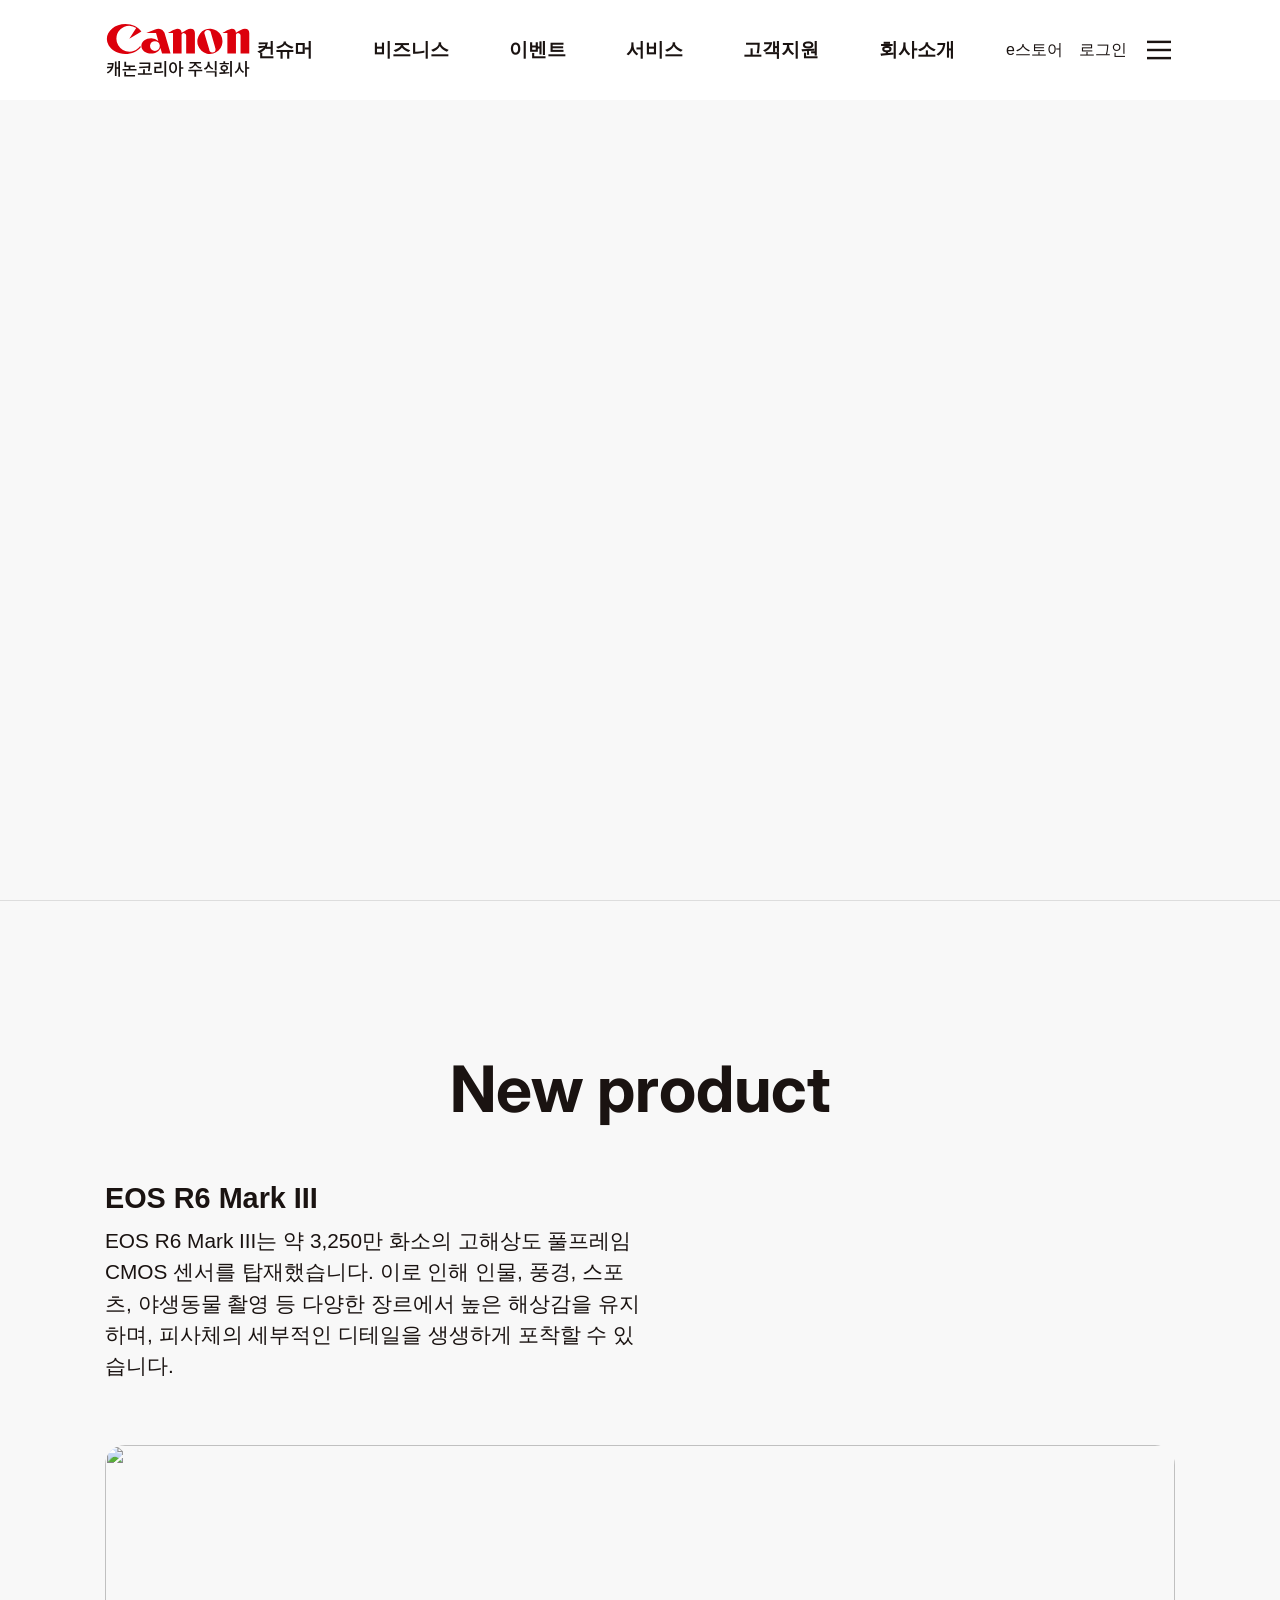
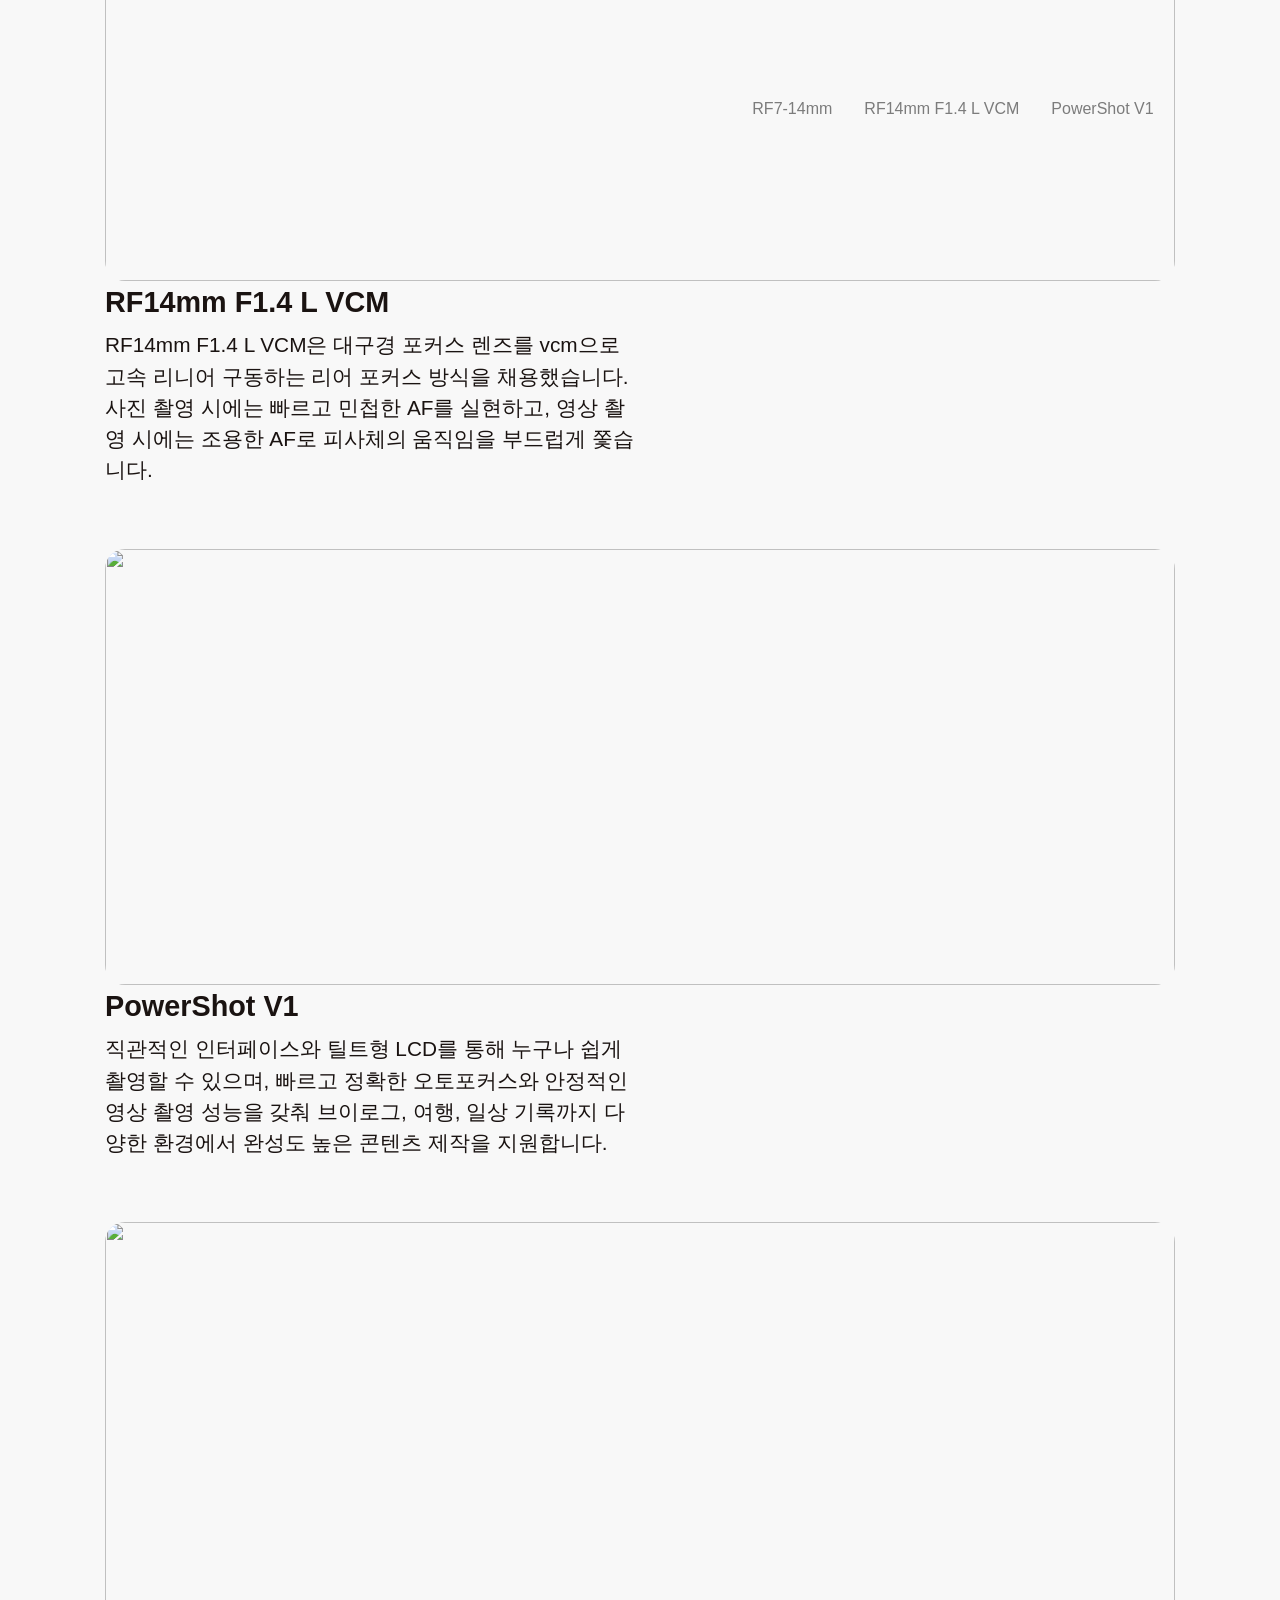
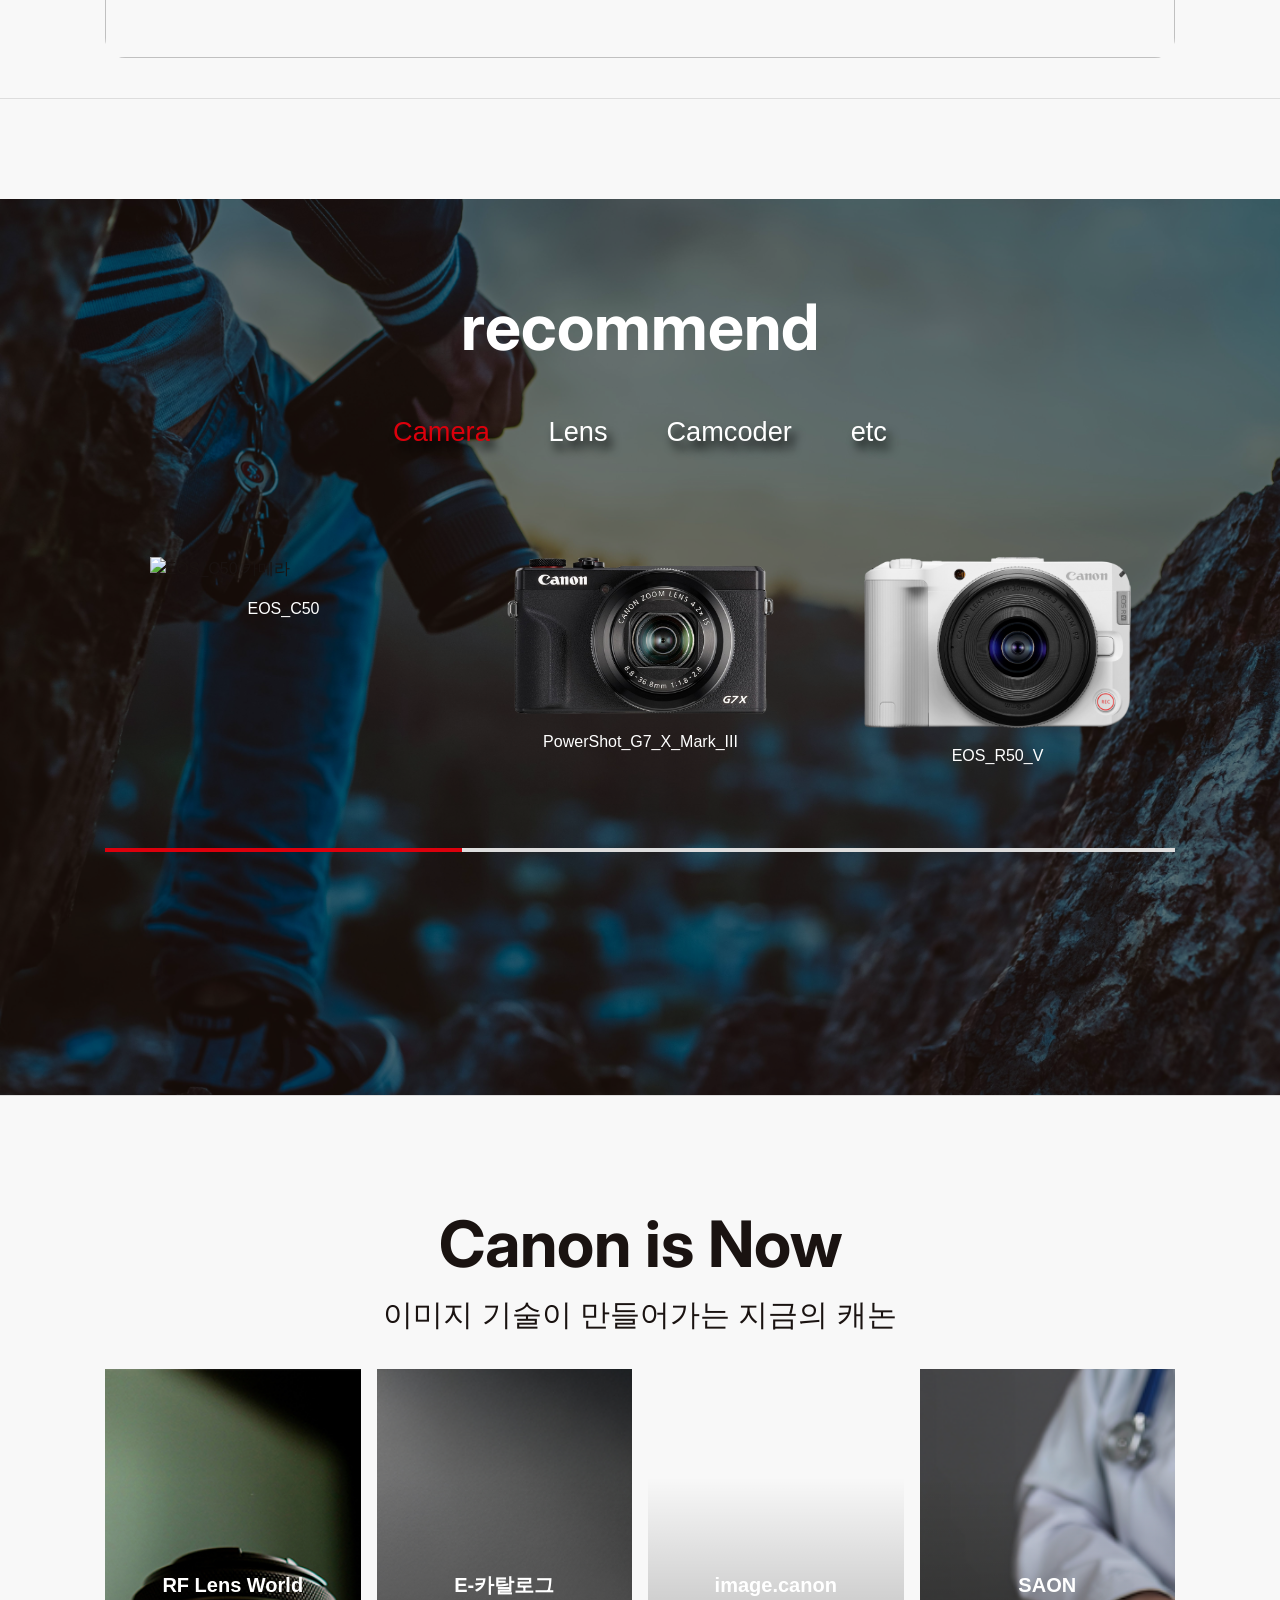
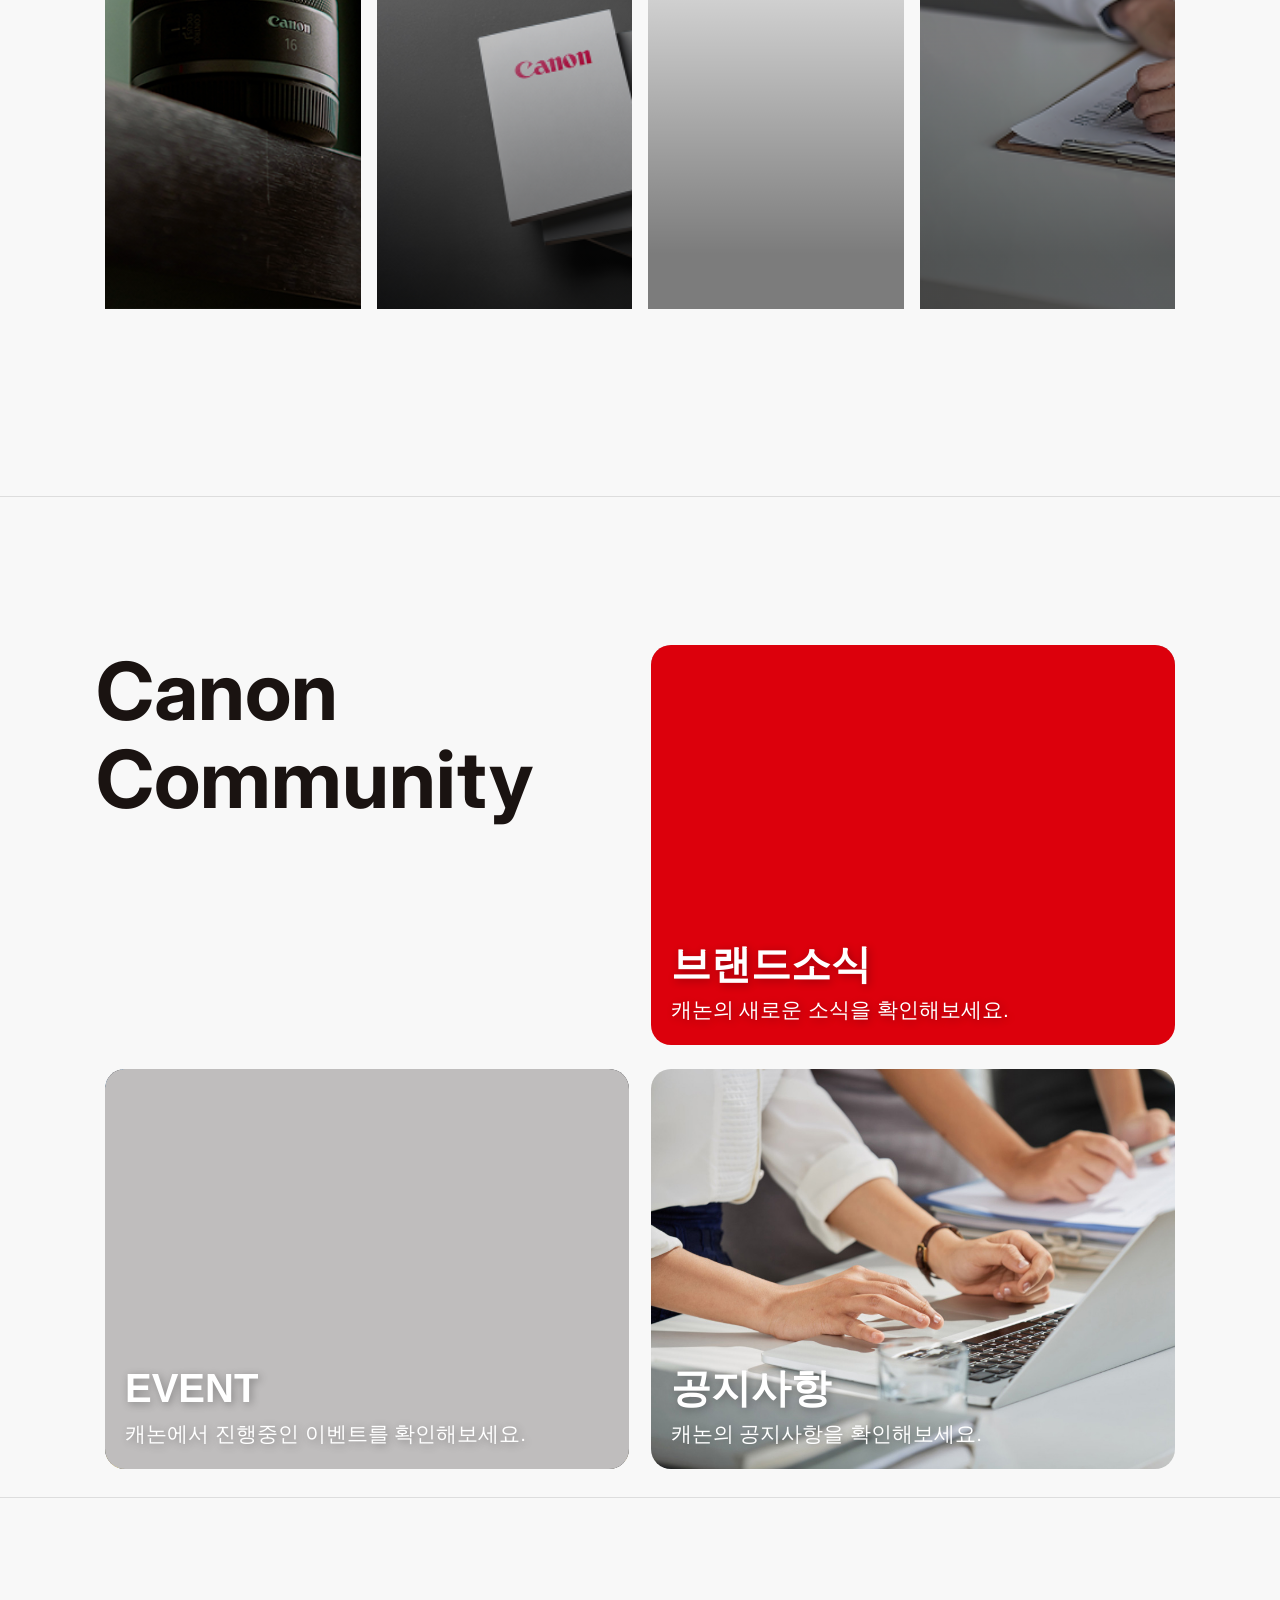
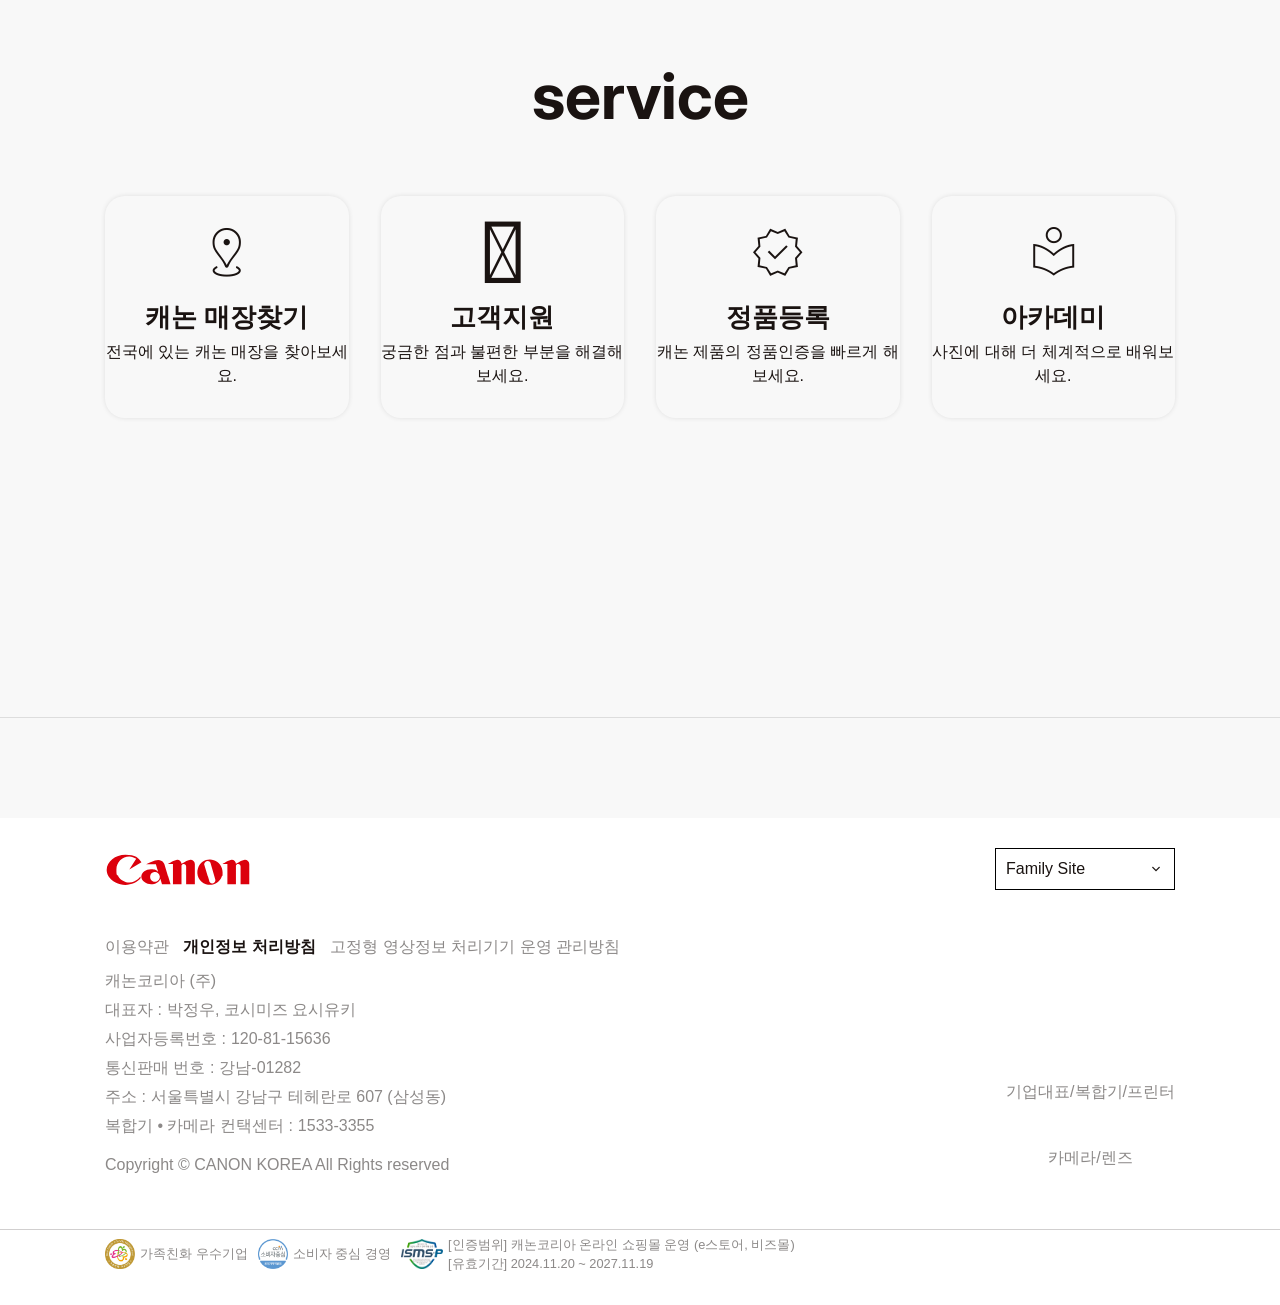
==== commit 9c1771b7: "5/5" ====
--- a/index.html
+++ b/index.html
@@ -234,36 +234,40 @@
             <dl class="swiper-wrapper new-items">
               <div class="swiper-slide new-item-list">
                 <div>
-                  <dt class="new-title">RF7-14mm F2.8-3.5 L FISHEYE STM</dt>
-                  <dd class="new-content">세계 최초 190º 원형 화각으로 장면을 더 넓게 담는 어안 렌즈</dd>
+                  <dt class="new-title">EOS R6 Mark III</dt>
+                  <dd class="new-content">EOS R6 Mark III는 약 3,250만 화소의 고해상도 풀프레임 CMOS 센서를 탑재했습니다. 이로 인해 인물, 풍경, 스포츠,
+                    야생동물 촬영 등 다양한 장르에서 높은 해상감을 유지하며, 피사체의 세부적인 디테일을 생생하게 포착할 수 있습니다.</dd>
                 </div>
                 <div class="new-img">
-                  <img src="images/camera.jpg" />
+                  <img src="images/new1.jpg" />
                 </div>
               </div>
               <div class="swiper-slide new-item-list">
                 <div>
-                  <dt class="new-title">RF7-14mm F2.8-3.5 L FISHEYE STM</dt>
-                  <dd class="new-content">세계 최초 190º 원형 화각으로 장면을 더 넓게 담는 어안 렌즈</dd>
+                  <dt class="new-title">RF14mm F1.4 L VCM</dt>
+                  <dd class="new-content">RF14mm F1.4 L VCM은 대구경 포커스 렌즈를 vcm으로 고속 리니어 구동하는 리어 포커스 방식을 채용했습니다.
+                    사진 촬영 시에는 빠르고 민첩한 AF를 실현하고, 영상 촬영 시에는 조용한 AF로 피사체의 움직임을 부드럽게 쫓습니다.
+                  </dd>
                 </div>
                 <div class="new-img">
-                  <img src="images/lense.jpg" />
+                  <img src="images/new2.jpg" />
                 </div>
               </div>
               <div class="swiper-slide new-item-list">
                 <div>
-                  <dt class="new-title">RF7-14mm F2.8-3.5 L FISHEYE STM</dt>
-                  <dd class="new-content">세계 최초 190º 원형 화각으로 장면을 더 넓게 담는 어안 렌즈</dd>
+                  <dt class="new-title">PowerShot V1</dt>
+                  <dd class="new-content">직관적인 인터페이스와 틸트형 LCD를 통해 누구나 쉽게 촬영할 수 있으며, 빠르고 정확한 오토포커스와 안정적인 영상 촬영 성능을 갖춰
+                    브이로그, 여행, 일상 기록까지 다양한 환경에서 완성도 높은 콘텐츠 제작을 지원합니다.</dd>
                 </div>
                 <div class="new-img">
-                  <img src="images/print.jpg" />
+                  <img src="images/new3.jpg" />
                 </div>
               </div>
             </dl>
             <ul class="new-pagination">
-              <li><a href="#">RF7-14mm F2.8-3.5 L FISHEYE STM</a></li>
+              <li><a href="#">RF7-14mm</a></li>
               <li><a href="#">RF14mm F1.4 L VCM</a></li>
-              <li><a href="#">imageFORCE C5170</a></li>
+              <li><a href="#">PowerShot V1</a></li>
             </ul>
           </div>
         </div>
@@ -357,22 +361,24 @@
                 </a>
               </div>
             </dl>
-            <dl class="com-list event">
-              <div class="com-title">
-                <a href="#" class="com-btn">
-                  <dt>EVENT</dt>
-                  <dd>캐논에서 진행중인 이벤트를 확인해보세요.</dd>
-                </a>
-              </div>
-            </dl>
-            <dl class="com-list notice">
-              <div class="com-title">
-                <a href="#" class="com-btn">
-                  <dt>공지사항</dt>
-                  <dd>캐논의 공지사항을 확인해보세요.</dd>
-                </a>
-              </div>
-            </dl>
+            <div class="community2">
+              <dl class="com-list event">
+                <div class="com-title">
+                  <a href="#" class="com-btn">
+                    <dt>EVENT</dt>
+                    <dd>캐논에서 진행중인 이벤트를 확인해보세요.</dd>
+                  </a>
+                </div>
+              </dl>
+              <dl class="com-list notice">
+                <div class="com-title">
+                  <a href="#" class="com-btn">
+                    <dt>공지사항</dt>
+                    <dd>캐논의 공지사항을 확인해보세요.</dd>
+                  </a>
+                </div>
+              </dl>
+            </div>
           </div>
         </div>
       </div>
--- a/css/main.css
+++ b/css/main.css
@@ -2,7 +2,7 @@
 
 /* 공용클래스 */
 #canon-main {
-  padding-top: 49px;
+  padding-top: 64px;
   /*모바일 헤더 높이*/
 }
 
@@ -38,7 +38,7 @@
   left: 0;
   width: 100%;
   height: 100%;
-  object-fit: cover;
+  object-fit: contain;
   /* 빈 곳 없이 꽉꽉 채우게 하기(선택 아닌 필수)*/
   /* 
   절대로 짤려 나가지 말아야하면 contain
@@ -53,7 +53,7 @@
 }
 
 .new-wrap {
-  height: 100vh;
+  /* height: 100vh; */
 }
 
 .new-wrap h2 {
@@ -66,6 +66,7 @@
 }
 
 .myswiper {
+  position: relative;
   width: 100%;
   height: 100%;
 }
@@ -73,63 +74,47 @@
 .new-items {}
 .new-item-list{
 }
-.new-item-list div {
-  width: 80%;
+.new-item-list div:first-child {
+  width: 95%;
 }
 .new-title {
-  font-size: 2em;
+  font-size: 1.8em;
 font-weight: 700;
-padding-bottom: 0.5em;
+padding-bottom: 5px;
 }
 .new-content {
-  font-size: 1.1em;
+  font-size: 0.9em;
 }
 
 .new-img {
   width: 100%;
   height: 100%;
-  /* padding-top: 75%; */
+padding-top: 2em;
 }
 
 .new-img img {
-  /* position: absolute;
-  top: 0;
-  left: 0;
-  width: 100%;
-  height: 100%;
-  display: block; */
-  object-fit: contain;
+  width: 100%;
+  height: 100%;
+  object-fit: cover;
   object-position: center center;
 }
 
-.new-list {
-  display: flex;
-  flex-direction: column;
-  width: 90%;
-  margin: auto;
-  font-size: 1em;
-  z-index: 1;
-}
-
-.new-list>.active>a {
+.new-pagination{
+  text-align: center;
+  padding-top: 0.5em;
+  
+}
+.new-pagination li:hover > a{
   color: var(--point-color);
-  border-bottom: 2px solid var(--point-color);
-}
-
-.new-list a {
-  display: flex;
-  justify-content: space-between;
-  align-items: center;
-  width: 100%;
-  margin-bottom: 10px;
-  border-bottom: 1px solid #000;
-}
-
-.new-list a:after {
-  content: '\e315';
-  font-size: 1.5em;
-  font-family: var(--google-icon);
-}
+}
+.swiper-pagination-bullet-active{
+  background: var(--point-color);
+  width: 50px;
+  border-radius: 30px;
+}
+
+
+
 
 /* 추천 영역 */
 .main-section-recommend {}
@@ -348,7 +333,7 @@
   padding-top: 1em;
 }
 
-.community {
+.community, .community2 {
   height: 100%;
   width: 100%;
 }
@@ -359,7 +344,7 @@
   height: calc(100% / 3);
   background-position: top center;
   background-repeat: no-repeat;
-  background-size: cover;
+  background-size: 120%;
 }
 .com-list::before {
   /* background: linear-gradient(to bottom, rgba(0,0,0,0.2) 10%, rgba(0,0,0,0) 50%); */
@@ -373,6 +358,8 @@
 
 .brand {
   background-image: url("../images/brand_img1.jpg");
+    transition: 0.5s;
+
 }
 
 .event {
@@ -382,24 +369,13 @@
 .notice {
   background-image: url("../images/support_img1.jpg");
   background-position: bottom center;
+    transition: 0.5s;
+
 }
 
 .com-title {
   height: 100%;
-  /* display: flex;
-  flex-direction: column;
-  justify-content: center;
-  margin: auto; */
-}
-
-.com-title:before {
-  display: none;
-  content: '\e98e';
-  font-family: var(--google-icon);
-  font-size: 50px;
-  font-weight: 200;
-  text-align: left;
-  /* opacity: 0; */
+
 }
 
 .com-title li {}
@@ -411,6 +387,8 @@
   height: 100%;
   align-items: center;
   padding-top: 2em;
+  color: #fff;
+  text-shadow: 2px 2px 8px rgba(0, 0, 0, 0.8);
 }
 
 .com-btn dt {
@@ -444,34 +422,23 @@
 
 .service-item {
   position: relative;
-  padding: 10px 0;
-  border-bottom: 1px solid #000;
+    border-radius: 10px;
+    box-shadow: 0 0 5px rgba(0, 0, 0, 0.1);
+    transition: 0.5s;
+    margin-bottom: 1em;
 }
 
 .service-item a {
-  display: block;
-  transition: 0.3s;
 }
 
 .service-item a:hover {}
 
-.service-item a:after {
-  /* 애니메이션 라인 */
-  position: absolute;
-  top: 92px;
-  content: '';
-  border-bottom: 2px solid var(--point-color);
-  width: 0;
-  transition: 0.3s;
-}
 
 .service-item:hover a:after {
   width: 100%;
 }
 
-.service-item a:hover ul {
-  color: var(--point-color);
-}
+
 
 .service-item ul {
   display: flex;
@@ -485,6 +452,7 @@
 
 .service-item a ul:before {
   font-size: 2.5em;
+  font-weight: 200;
 }
 
 .search a ul:before {
--- a/css/main_rwd.css
+++ b/css/main_rwd.css
@@ -3,19 +3,17 @@
 
 /* 1. mo */
 @media screen and (max-width: 767px) {
-  .new-img {
-    position: absolute;
-    top: 0;
-    left: 0;
-    width: 100%;
-    padding-top: 75%;
-  }
+
 
   .etc-container {
     height: 100%;
     max-width: 480px;
     margin: 0 auto;
   }
+
+  .service-item a:hover ul {
+  color: var(--point-color);
+}
 }
 
 /* 2. tb~ */
@@ -39,7 +37,47 @@
   .hero-video {}
 
   /* 신제품영역 */
-
+  .new-item-list div:first-child {
+  width: 65%;
+}
+  .new-img { 
+     padding-top: 4em;
+    height: 400px;
+  }
+  .new-img img {
+    border-radius: 20px;
+
+  }
+.new-content {
+  font-size: 1.3em;
+}
+
+.new-pagination {
+  position: absolute;
+  top: 30%;
+  right: 2%;
+  display: flex;
+  gap: 1em;
+  padding: 0;
+  font-size: 1em;
+  z-index: 1;
+  font-weight: 500;
+}
+.new-pagination a {
+  color: rgba(0, 0, 0, 0.5);
+}
+
+.new-pagination>.active>a {
+  color: var(--point-color);
+  border-bottom: 2px solid var(--point-color);
+  font-size: 1.1em;
+}
+
+.new-pagination a {
+}
+
+.new-pagination a:after {
+}
 
 
   /* 제품영역 */
@@ -92,77 +130,88 @@
     font-size: 1em;
   }
 
+  /* 커뮤니티 영역 */
+  .com-list {
+
+  background-size: 100%;
+
+}
+
 
   /* 서비스 영역 */
-  .service-list {
-    display: flex;
+  
+  .service-container{
+  padding-top: 2em;
+}
+
+.service-list {
+  position: relative;
+  display: flex;
+  flex-wrap: wrap;
+  gap: 2em;
+  justify-content: center;
     width: 100%;
-  }
-
+    height: 100%;
+  }
+  
   .service-item {
-    padding: 0;
-    width: 25%;
+    width: 45%;
+    padding: 10px 0 30px;
+    /* height: 300px; */
     border-bottom: none;
+    border-radius: 20px;
+    box-shadow: 0 0 5px rgba(0, 0, 0, 0.1);
+    transition: 0.5s;
   }
 
   .service-item a {
-    position: relative;
-    display: block;
-    padding-top: 100%;
-    transition: 0.5s;
-  }
-
-  .service-item a:hover {
-    background-color: #ce000a;
-  }
-
+    transition: 0.5s;
+    height: 100%;
+  }
+  
+  .service-item:hover {
+transform: scale(1.05);
+transition: 0.5s;
+  }
+  
   .service-item a:after {
     /* 애니메이션 라인 */
     display: none;
   }
-
+  
   .service-item a:hover ul {
-    color: #fff;
-  }
-
+    
+  }
+  
   .service-item ul {
-    position: absolute;
-    left: 50%;
-    top: 50%;
     display: flex;
+    flex-direction: column;
     gap: 0;
     align-items: center;
-    font-size: 1.2em;
-    transform: translate(-50%, -60%);
-    white-space: nowrap;
-    flex-direction: column;
+    height: 100%;
+    text-align: center;
+    font-size: 1.6em;
+    font-weight: 700;
+    white-space: wrap;
   }
 
   .service-item a ul:before {
-    font-size: 4em;
-    height: 100px;
+    font-size: 2.4em;
   }
 
   .service-contents {
-    display: none;
-  }
-
-  .search,
-  .support,
-  .registration {
-    border-right: 2px solid #000;
-  }
+    font-size: 16px;
+    /* display: none; */
+  }
+
+
 
 }
 
 /* 3. only tb */
 @media screen and (min-width: 768px) and (max-width: 1279px) {
   .new-img {
-    position: absolute;
-    top: 0;
-    left: 0;
-    width: 100%;
-    padding-top: 56.25%;
+
   }
 
   .etc-container {
@@ -197,34 +246,35 @@
   }
 
   .hero-video {
-    position: static;
+object-fit: cover;
+
   }
 
   /* 신제품영역 */
   .myswiper {
-    height: 650px;
-    width: 60%;
-    margin-left: 0;
-  }
-
-  .swiper-wrapper {}
+  }
+
+.new-item-list div:first-child {
+  width: 50%;
+}
+
+    .new-img { 
+
+    height: 500px;
+
+  }
 
   .new-img img {}
-
-  .new-list {
-    position: absolute;
-    right: 0;
-    bottom: 0;
-    display: flex;
-    flex-direction: column;
-    width: 35%;
-    font-size: 1.7em;
-    z-index: 1;
-  }
-
-  .new-list li {
-    padding: 0 1em;
-  }
+.new-pagination {
+
+  top: 25%;
+
+}
+.new-pagination {
+
+  gap: 2em;
+
+}
 
 
 
@@ -314,7 +364,6 @@
   }
 
   .item>ul {
-    /* display: none; */
     font-size: 20px;
   }
 
@@ -334,18 +383,20 @@
     font-size: 32px;
     font-weight: 500;
     white-space: wrap;
-    word-break: keep-all;
   }
 
 
   /* 커뮤니티 영역 */
   .community-wrap {
-    height: 700px;
+    position: relative;
+    display: flex;
     padding-top: 2em;
-    background-color: rgba(220, 0, 12, 0.4);
   }
 
   .community-wrap>h2 {
+    position: absolute;
+    top: 0;
+    left:96px;
     padding: 50px 0;
     font-size: 80px;
     text-align: left;
@@ -355,22 +406,30 @@
 
   .community-container {
     height: auto;
+    width: 100%;
   }
 
   .community {
     display: flex;
+    flex-direction: column;
+    align-items: flex-end;
     gap: 1.5em;
-    justify-content: flex-end;
-    height: 300px;
-  }
-
+  }
+  .community2 {
+    display: flex;
+    justify-content: space-between;
+    height: auto;
+  }
+  
   .com-list {
     position: relative;
-    height: 100%;
-    max-width: 350px;
-    flex: 1;
-  }
-
+    height: 400px;
+    width: 49%;
+    border-radius: 20px;
+    overflow: hidden;
+    transition: 0.5s;
+  }
+  
   .com-list:before {
     content: '';
     position: absolute;
@@ -378,54 +437,79 @@
     top: 0;
     width: 100%;
     height: 100%;
-    background-color: #fff;
-  }
-
-  .com-title:hover dd {
-    display: block;
-  }
-
+    transition: 0.5s;
+    opacity: 1;
+  }
+  
+  .brand:before {    
+    background-color: var(--point-color);
+
+  }
+  .event:before {    
+    background-color: #bfbdbd;
+  }
+  .com-list:hover {
+    background-size: 105%;
+    transition: 0.5s;
+  }
+  .com-list:hover:before {
+    content: '';
+    opacity: 0;
+    transition: 0.5s;
+  }
   .com-btn {
     position: relative;
     display: flex;
     flex-direction: column;
-    gap: 1em;
+    align-items: flex-start;
+    justify-content: flex-end;
     padding: 20px;
     text-align: center;
-    z-index: 3;
-  }
-
-  .com-btn:before {
-    position: relative;
-    display: block;
-    content: '\e98e';
-    font-family: var(--google-icon);
-    font-size: 50px;
-    font-weight: 200;
-    text-align: left;
-    z-index: 3;
+    /* color: var(--primary-color); */
+  text-shadow: 2px 2px 8px rgba(0, 0, 0, 0.3);
+
   }
 
   .com-btn dt {
-    font-size: 1.5em;
+    font-size: 2.5em;
     font-weight: 700;
   }
 
   .com-btn dd {
-    display: none;
+    font-size: 1.3em;
+    /* display: none; */
     word-break: keep-all;
   }
 
   /* 서비스영역 */
+  .service-list {
+
+flex-wrap: nowrap;
+
+  }
+
+.service-item {
+  width: 25%;
+}
+
+
   .service-item a ul:before {
-    font-size: 5em;
-    height: inherit;
-
-  }
-}
+    /* font-size: 5em; */
+
+  }
+
+}
+/* 5. pc 1600px부터~ */
+@media screen and (min-width: 1600px) {
+  
+
+}
+
 
 /* 5. laptop 1921~ */
-@media screen and (min-width: 1921px) {}
+@media screen and (min-width: 1921px) {
+
+}
 
 
 @keyframes product-page {
